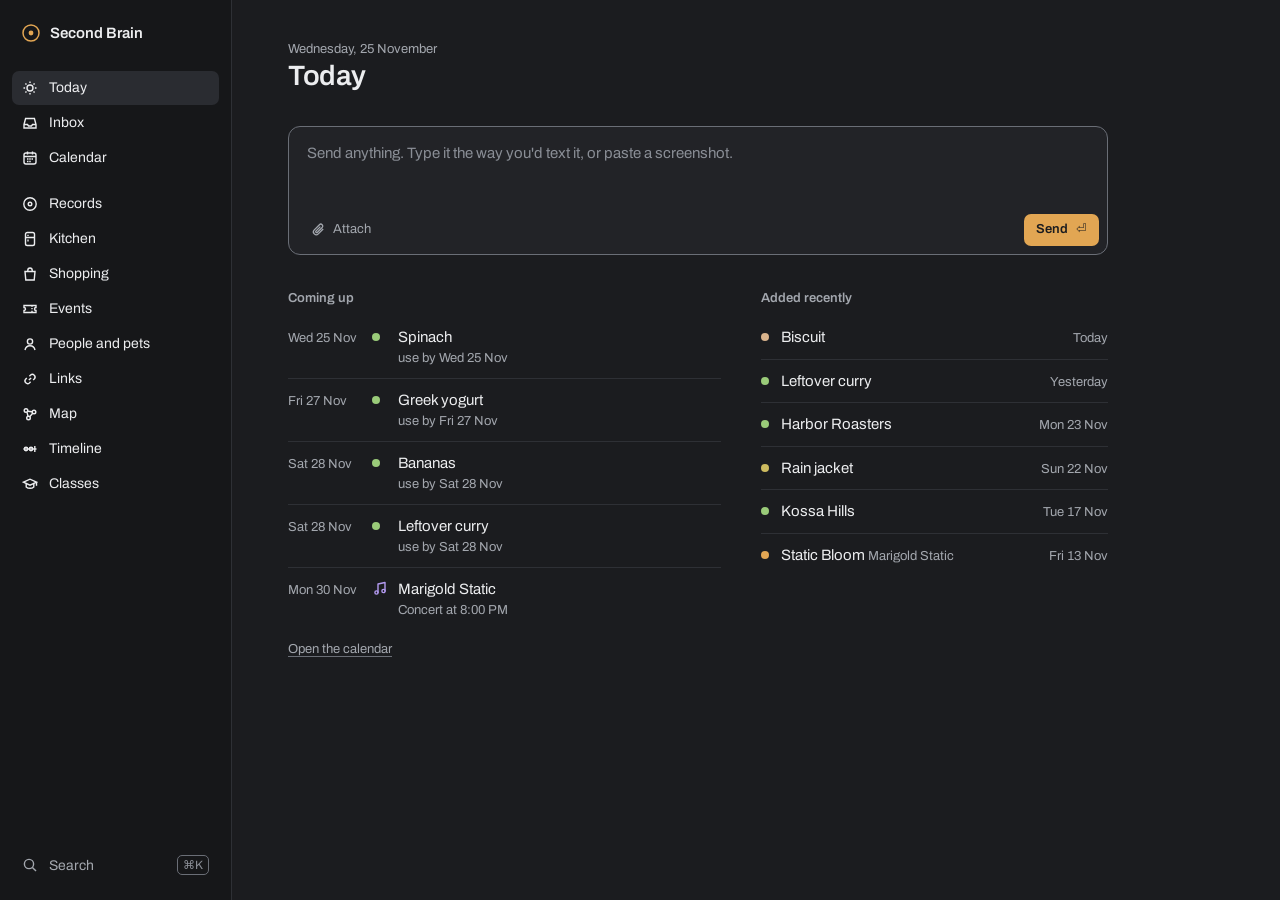
==== app/index.html @ 6efce42d "Second Brain demo" ====
<!doctype html>
<html lang="en">
  <head>
    <script>(function(){var D=Date,p="2026-11-25".split('-'),n=new D(),off=new D(+p[0],+p[1]-1,+p[2]).getTime()-new D(n.getFullYear(),n.getMonth(),n.getDate()).getTime();class F extends D{constructor(...a){if(a.length)super(...a);else super(D.now()+off)}static now(){return D.now()+off}}window.Date=F})();</script>
    <meta charset="UTF-8" />
    <meta name="viewport" content="width=device-width, initial-scale=1.0" />
    <title>Second Brain</title>
    <script type="module" crossorigin src="./assets/index-CHL68HMR.js"></script>
    <link rel="modulepreload" crossorigin href="./assets/tabTitle-BcQzjl2r.js">
    <link rel="stylesheet" crossorigin href="./assets/index-KR2u6XkV.css">
  </head>
  <body>
    <div id="root"></div>
  </body>
</html>
---- app/assets/index-KR2u6XkV.css ----
body{margin:0}@font-face{font-family:Archivo;src:url(../fonts/Archivo-Variable.ttf)format("truetype");font-weight:100 900;font-stretch:62% 125%;font-style:normal;font-display:swap}:root{--sb-window:#1b1c1f;--sb-side:#161719;--sb-raised:#222327;--sb-hover:#2a2c31;--sb-line:#2e3035;--sb-control:#6a6e76;--sb-control-2:#7c818a;--sb-line-2:#3a3d43;--sb-pop:#26282d;--sb-text:#ecedef;--sb-text-2:#a3a7ae;--sb-text-3:#8a8e96;--sb-amber:#e2a653;--sb-amber-ink:#1b1c1f;--sb-amber-hover:#ebb46a;--sb-danger:#ef8a7e;--sb-danger-tint:#282325;--sb-danger-line:#ef8a7e59;--sb-kind-record:#e2a653;--sb-kind-store:#6cc0ae;--sb-kind-book:#93aee6;--sb-kind-person:#e59bbf;--sb-kind-pet:#d9b38c;--sb-kind-event:#b39af0;--sb-kind-food:#9acb79;--sb-kind-note:#8e939b;--sb-kind-link:#ee8f7a;--sb-kind-milestone:#f1e4c6;--sb-kind-shopping:#cdbb5f;--sb-kind-holiday:#e86f86;--sb-liked:#9acb79;--sb-not-for-me:#c9877a;--sb-kind-classes:#69c2d8;--sb-fresh-ok:#9acb79;--sb-fresh-soon:#e8cf5e;--sb-fresh-past:#ec7a6e;--sb-fresh-none:#a3a7ae;--sb-paper:#efebe1;--sb-paper-ink:#2a2723;--sb-paper-ink-2:#6b655b;--sb-font-ui:"Archivo", system-ui, -apple-system, "Helvetica Neue", sans-serif;--sb-font-voice:var(--sb-font-ui);--sb-fs-page:28px;--sb-fs-head:13px;--sb-fs-row:15px;--sb-fs-body:14px;--sb-fs-small:13px;--sb-fs-hint:12px;--sb-fs-voice:17px;--sb-fs-voice-log:15px;--sb-s1:4px;--sb-s2:8px;--sb-s3:12px;--sb-s4:16px;--sb-s5:24px;--sb-s6:32px;--sb-s7:48px;--sb-s8:72px;--sb-radius:7px;--sb-radius-panel:10px;--sb-sidebar:232px;--sb-control-h:32px;--sb-bar-h:64px;--lightningcss-light: ;--lightningcss-dark:initial;color-scheme:dark}*,:before,:after{box-sizing:border-box}button,input,textarea,select{font:inherit}body{background:var(--sb-window)}.sb-page{background:var(--sb-window);min-height:100vh;color:var(--sb-text);font-family:var(--sb-font-ui);font-size:var(--sb-fs-body);-webkit-font-smoothing:antialiased;line-height:1.5}.sb-label{font-size:var(--sb-fs-head);color:var(--sb-text-2);font-weight:600}.sb-date{font-size:var(--sb-fs-head);color:var(--sb-text-2)}.sb-voice{font-family:var(--sb-font-voice);font-style:normal;font-size:var(--sb-fs-voice-log);color:var(--sb-text);line-height:1.5}.sb-display{font-size:var(--sb-fs-page);letter-spacing:-.015em;text-wrap:balance;margin:0;font-weight:600;line-height:1.15}.sb-title{font-size:var(--sb-fs-row);font-weight:600;line-height:1.3}.sb-soft{color:var(--sb-text-2)}.sb-hint{font-size:var(--sb-fs-hint);color:var(--sb-text-3)}.sb-dot{background:var(--sb-kind-note);border-radius:50%;flex:none;width:8px;height:8px;display:inline-block}.sb-dot-dark{box-shadow:0 0 0 1px var(--sb-control)}:root{--sb-star:url("data:image/svg+xml,%3Csvg xmlns='http://www.w3.org/2000/svg' viewBox='0 0 24 24'%3E%3Cpath d='M12 1.6l3.1 6.6 7.2.8-5.4 4.9 1.5 7.1L12 17.4 5.6 21l1.5-7.1L1.7 9l7.2-.8z'/%3E%3C/svg%3E");--sb-star-ring:url("data:image/svg+xml,%3Csvg xmlns='http://www.w3.org/2000/svg' viewBox='0 0 24 24'%3E%3Cpath d='M12 3.4l2.6 5.6 6.1.7-4.6 4.2 1.3 6L12 16.8l-5.4 3.1 1.3-6-4.6-4.2 6.1-.7z' fill='none' stroke='black' stroke-width='2.6' stroke-linejoin='round'/%3E%3C/svg%3E")}[data-star]{-webkit-mask:var(--sb-star) center / contain no-repeat;-webkit-mask:var(--sb-star) center / contain no-repeat;mask:var(--sb-star) center / contain no-repeat;border-radius:0;scale:1.4}.sb-shell{background:linear-gradient(to right, var(--sb-side) calc(var(--sb-sidebar) - 1px), var(--sb-line) calc(var(--sb-sidebar) - 1px) var(--sb-sidebar), transparent var(--sb-sidebar));align-items:stretch;min-height:100vh;display:flex}.sb-side{flex:0 0 var(--sb-sidebar);background:var(--sb-side);border-right:1px solid var(--sb-line);flex-direction:column;gap:22px;height:100vh;padding:18px 12px;display:flex;position:sticky;top:0;overflow-y:auto}.sb-side-brand{border-radius:var(--sb-radius);color:var(--sb-text);align-items:center;gap:10px;padding:4px 10px;font-size:15px;font-weight:600;text-decoration:none;display:flex}.sb-side-brand:hover{background:var(--sb-hover)}.sb-side-nav{flex-direction:column;gap:1px;display:flex}.sb-side-gap{flex:none;height:10px}.sb-side-item{border-radius:var(--sb-radius);height:34px;color:var(--sb-text-2);cursor:pointer;text-align:left;background:0 0;border:0;align-items:center;gap:11px;padding:0 10px;font-size:14px;text-decoration:none;display:flex}.sb-side-item svg{flex:none}.sb-side-item:hover,.sb-side-item[aria-current=page]{background:var(--sb-hover);color:var(--sb-text)}.sb-side-search{width:100%;margin-top:auto}.sb-kbd{font-size:var(--sb-fs-hint);color:var(--sb-text-3);border:1px solid var(--sb-control);border-radius:5px;margin-left:auto;padding:0 5px;line-height:18px}.sb-side-item:hover .sb-kbd{color:var(--sb-text-2)}.sb-main{gap:var(--sb-s6);flex-direction:column;flex:auto;min-width:0;padding:40px 56px 64px;display:flex}.sb-bar,.sb-sheet,.sb-sheet-veil{display:none}@media (width<=767px){.sb-shell{background:0 0;flex-direction:column}.sb-side{display:none}.sb-main{padding:22px 16px calc(var(--sb-bar-h) + 32px + env(safe-area-inset-bottom));gap:var(--sb-s5)}:root{--sb-control-h:44px}.sb-bar{z-index:30;height:calc(var(--sb-bar-h) + env(safe-area-inset-bottom));padding-bottom:env(safe-area-inset-bottom);background:var(--sb-side);border-top:1px solid var(--sb-line);grid-template-columns:repeat(5,1fr);display:grid;position:fixed;bottom:0;left:0;right:0}.sb-page .sb-bar-item{color:var(--sb-text-2);font:inherit;cursor:pointer;background:0 0;border:0;flex-direction:column;justify-content:center;align-items:center;gap:3px;font-size:11.5px;text-decoration:none;display:flex}.sb-page .sb-bar-item:hover{color:var(--sb-text);background:var(--sb-hover)}.sb-page .sb-bar-item[aria-current=page],.sb-page .sb-bar-item[aria-current=true]{color:var(--sb-amber)}.sb-page .sb-bar-item:focus-visible{outline-offset:-4px}.sb-sheet-veil{z-index:28;background:#0c0c0e80;display:block;position:fixed;inset:0}.sb-sheet{z-index:29;left:8px;right:8px;bottom:calc(var(--sb-bar-h) + env(safe-area-inset-bottom));background:var(--sb-raised);border:1px solid var(--sb-line);border-bottom:0;border-radius:14px 14px 0 0;flex-direction:column;padding:10px 8px 12px;display:flex;position:fixed;box-shadow:0 -12px 32px #0006}.sb-sheet-handle{background:var(--sb-control);border-radius:2px;align-self:center;width:38px;height:4px;margin-bottom:8px}.sb-page a.sb-sheet-item{border-radius:var(--sb-radius);min-height:48px;color:var(--sb-text);grid-template-columns:22px minmax(0,1fr) auto;align-items:center;gap:14px;padding:0 12px;font-size:16px;text-decoration:none;display:grid}.sb-page a.sb-sheet-item:hover,.sb-page a.sb-sheet-item[aria-current=page]{background:var(--sb-hover)}.sb-sheet-item svg{color:var(--sb-text-2)}.sb-sheet-line{font-size:var(--sb-fs-small);color:var(--sb-text-2);white-space:nowrap}}.sb-card{background:var(--sb-raised);border:1px solid var(--sb-line);border-radius:var(--sb-radius-panel);padding:var(--sb-s3) var(--sb-s4) var(--sb-s4);gap:var(--sb-s2);flex-direction:column;display:flex}.sb-card-head{justify-content:space-between;align-items:center;gap:var(--sb-s3);min-height:28px;display:flex}.sb-card-head h2,.sb-card-head h3{font:inherit;font-size:var(--sb-fs-head);color:var(--sb-text-2);margin:0;font-weight:600}.sb-btn{justify-content:center;align-items:center;gap:var(--sb-s2);min-height:var(--sb-control-h);border-radius:var(--sb-radius);background:var(--sb-amber);color:var(--sb-amber-ink);font-size:var(--sb-fs-small);cursor:pointer;border:0;padding:0 12px;font-weight:600;text-decoration:none;display:inline-flex}.sb-btn:hover{background:var(--sb-amber-hover)}.sb-btn-quiet{color:var(--sb-text);border:1px solid var(--sb-control);background:0 0;font-weight:500}.sb-btn-quiet:hover{background:var(--sb-hover)}.sb-btn:disabled{opacity:.5;cursor:default}.sb-input{min-height:var(--sb-control-h);padding:0 var(--sb-s3);border:1px solid var(--sb-control);border-radius:var(--sb-radius);background:var(--sb-raised);color:var(--sb-text);font:inherit}.sb-input::placeholder{color:var(--sb-text-3)}.sb-input-voice{font-family:var(--sb-font-voice);font-style:normal;font-size:var(--sb-fs-voice);color:var(--sb-text);padding:6px var(--sb-s3)}.sb-chip{border:1px solid var(--sb-control);border-radius:var(--sb-radius);min-height:28px;color:var(--sb-text-2);font-size:var(--sb-fs-small);cursor:pointer;background:0 0;align-items:center;padding:0 10px;display:inline-flex}.sb-chip:hover{color:var(--sb-text);background:var(--sb-hover)}.sb-chip[aria-pressed=true]{background:var(--sb-hover);border-color:var(--sb-hover);color:var(--sb-text)}.sb-check{width:18px;height:18px;accent-color:var(--sb-amber);margin:0}.sb-page a{color:var(--sb-text);-webkit-text-decoration-color:var(--sb-control);text-decoration-color:var(--sb-control);text-underline-offset:3px}.sb-page a:hover{-webkit-text-decoration-color:var(--sb-amber);text-decoration-color:var(--sb-amber)}.sb-page :focus-visible{outline:2px solid var(--sb-amber);outline-offset:2px}.sb-sr{clip-path:inset(50%);white-space:nowrap;width:1px;height:1px;position:absolute;overflow:hidden}.sb-search-veil{z-index:20;background:#0c0c0e73;position:fixed;inset:0}.sb-search{z-index:21;background:var(--sb-raised);border:1px solid var(--sb-line);border-radius:var(--sb-radius-panel);width:min(640px,100% - 32px);color:var(--sb-text);position:fixed;top:96px;left:50%;overflow:hidden;translate:-50%;box-shadow:0 24px 60px #00000073}.sb-search-q{border-bottom:1px solid var(--sb-line);height:54px;color:var(--sb-text-2);align-items:center;gap:10px;padding:0 16px;display:flex}.sb-search-q input{min-width:0;height:100%;color:var(--sb-text);font-size:var(--sb-fs-voice);background:0 0;border:0;outline:none;flex:auto}.sb-search-q input::placeholder{color:var(--sb-text-3)}.sb-search-q input:focus-visible{outline:none}.sb-search-res{max-height:min(430px,100vh - 240px);padding:6px;overflow:auto}.sb-page a.sb-hit{border-radius:var(--sb-radius);color:inherit;grid-template-columns:14px 1fr auto;align-items:baseline;gap:2px 10px;padding:9px 10px;text-decoration:none;display:grid}.sb-hit[aria-selected=true]{background:var(--sb-hover)}.sb-hit-title{font-size:var(--sb-fs-row);overflow-wrap:anywhere;font-weight:600}.sb-hit-kind{font-size:var(--sb-fs-hint);color:var(--sb-text-3);white-space:nowrap}.sb-hit[aria-selected=true] .sb-hit-kind{color:var(--sb-text-2)}.sb-hit-snip{font-size:var(--sb-fs-small);color:var(--sb-text-2);overflow-wrap:anywhere;-webkit-line-clamp:2;-webkit-box-orient:vertical;grid-column:2/4;display:-webkit-box;overflow:hidden}.sb-hit mark{color:var(--sb-text);background:#e2a65338;border-radius:3px;padding:0 2px}.sb-search-none{color:var(--sb-text-2);flex-direction:column;gap:6px;margin:0;padding:22px 18px;display:flex}.sb-search-none b{color:var(--sb-text);font-weight:600}.sb-search-gh{font-size:var(--sb-fs-small);color:var(--sb-text-2);margin:8px 10px 2px;padding-bottom:4px;font-weight:600}.sb-search-group+.sb-search-group .sb-search-gh{margin-top:10px}.sb-page .sb-search-esc{border:1px solid var(--sb-line-2);color:var(--sb-text-3);cursor:pointer;background:0 0}.sb-page .sb-search-esc:hover{color:var(--sb-text);background:var(--sb-hover)}.sb-search-foot{border-top:1px solid var(--sb-line);font-size:var(--sb-fs-hint);color:var(--sb-text-3);flex-wrap:wrap;gap:6px 16px;padding:9px 16px;display:flex}.sb-search-foot span{align-items:center;gap:4px;display:inline-flex}.sb-search-foot kbd{border:1px solid var(--sb-line-2);min-width:18px;height:18px;font:inherit;color:var(--sb-text-2);border-radius:4px;justify-content:center;align-items:center;padding:0 4px;font-size:11px;display:inline-flex}@media (width<=767px){.sb-search{width:100%;top:0;left:0;bottom:calc(var(--sb-bar-h) + env(safe-area-inset-bottom));box-shadow:none;border:0;border-radius:0;flex-direction:column;display:flex;translate:none}.sb-search-res{flex:auto;max-height:none}.sb-search-veil{bottom:calc(var(--sb-bar-h) + env(safe-area-inset-bottom))}.sb-search-foot{display:none}}.ev-head{gap:var(--sb-s2);overflow-wrap:anywhere;flex-direction:column;display:flex}.ev-when{color:var(--sb-text-2);margin:0;font-size:18px}.ev-form{gap:var(--sb-s4);padding-top:var(--sb-s4);grid-template-columns:repeat(auto-fill,minmax(220px,1fr));display:grid}.ev-wide{grid-column:1/-1}.ev-chips{gap:var(--sb-s2);flex-wrap:wrap;display:flex}.ev-note{font-size:var(--sb-fs-small);margin:0}.ev-ticket{background:var(--sb-raised);border:1px solid var(--sb-line);border-radius:var(--sb-radius-panel);display:flex}.ev-ticket-main{align-content:start;gap:var(--sb-s4);min-width:0;padding:var(--sb-s5);flex:auto;grid-template-columns:repeat(auto-fill,minmax(180px,1fr));display:grid}.ev-ticket-stub{gap:var(--sb-s4);padding:var(--sb-s5);border-left:2px dashed var(--sb-control);font-variant-numeric:tabular-nums;flex-direction:column;flex:0 0 240px;display:flex}.ev-ticket-row{overflow-wrap:anywhere;flex-direction:column;gap:2px;display:flex}.ev-ticket-value{font-size:18px}.ev-ticket-empty{padding:var(--sb-s5);margin:0}.ev-notes{gap:var(--sb-s1);flex-direction:column;display:flex}.ev-notes h2,.ev-notes p{margin:0}@media (width<=767px){.ev-ticket{flex-direction:column}.ev-ticket-stub{border-left:0;border-top:2px dashed var(--sb-control);flex-basis:auto}}.w-page{gap:var(--sb-s6);flex-direction:column;width:100%;max-width:1100px;display:flex}.w-h2{margin:0 0 10px;display:block}.w-none{margin:0}.w-next{border:1px solid var(--sb-line);background:var(--sb-raised);border-radius:18px;grid-template-columns:170px minmax(0,1fr);display:grid;overflow:hidden}.w-count{background:linear-gradient(160deg, color-mix(in srgb, var(--sb-kind-event) 28%, transparent), color-mix(in srgb, var(--sb-kind-event) 8%, transparent));border-right:1px solid var(--sb-line);flex-direction:column;justify-content:center;align-items:center;gap:2px;padding:22px 10px;display:flex}.w-count b{letter-spacing:-.04em;white-space:nowrap;font-size:64px;font-weight:600;line-height:.95}.w-count b[data-day]{font-size:48px}.w-count span{font-size:var(--sb-fs-small);color:var(--sb-text-2)}.w-body{flex-direction:column;gap:6px;min-width:0;padding:22px 26px;display:flex}.w-kind{font-size:var(--sb-fs-small);color:var(--sb-text-2);align-items:center;gap:8px;display:inline-flex}.w-ico{background:color-mix(in srgb, var(--sb-kind-event) 16%, transparent);color:#c9b8f5;border-radius:9px;flex:none;justify-content:center;align-items:center;width:30px;height:30px;display:inline-flex}.w-ico-big{border-radius:12px;width:44px;height:44px}.w-title{letter-spacing:-.015em;overflow-wrap:anywhere;margin:4px 0 0;font-size:28px;font-weight:600;line-height:1.2}.sb-page .w-title a{text-decoration:none}@media (width<=767px){.sb-page .w-title a{align-items:center;min-height:44px;display:inline-flex}}.sb-page .w-title a:hover{text-decoration:underline;-webkit-text-decoration-color:var(--sb-amber);text-decoration-color:var(--sb-amber)}.w-when{font-size:var(--sb-fs-voice)}.w-chips{flex-wrap:wrap;gap:8px;margin-top:10px;display:flex}.w-chip{background:var(--sb-window);border:1px solid var(--sb-control);min-height:30px;font-size:var(--sb-fs-small);color:var(--sb-text-2);border-radius:15px;align-items:center;gap:6px;padding:0 11px;display:inline-flex}.sb-page a.w-chip{color:var(--sb-text-2);text-decoration:none}.sb-page a.w-chip:hover{color:var(--sb-text)}.w-stack{flex-direction:column;display:flex}.w-pass{border:1px solid var(--sb-line);background:var(--sb-raised);border-radius:16px;transition:transform .16s;position:relative;overflow:hidden;box-shadow:0 -10px 24px #00000059}.w-pass+.w-pass{margin-top:-18px}.w-pass:hover{transform:translateY(-4px)}.w-pass[data-open=true]{z-index:2}.w-band{background:var(--sb-kind-event);width:5px;position:absolute;top:0;bottom:0;left:0}.w-top{width:100%;color:inherit;font:inherit;text-align:left;cursor:pointer;background:0 0;border:0;grid-template-columns:44px minmax(0,1fr) auto;align-items:center;gap:14px;padding:16px 20px 26px;display:grid}.sb-page .w-top:focus-visible{outline-offset:-3px;border-radius:16px}.w-top{transition:background .12s}.w-top:hover{background:#ffffff0a}.w-name{overflow-wrap:anywhere;flex-direction:column;min-width:0;display:flex}.w-pass-title{font-size:var(--sb-fs-voice);font-weight:600;line-height:1.3}.w-detail{font-size:var(--sb-fs-small);color:var(--sb-text-2)}.w-rel{font-size:var(--sb-fs-small);color:var(--sb-text-2);text-align:right;line-height:1.3}.w-rel b{color:var(--sb-text);letter-spacing:-.01em;font-size:20px;font-weight:600;display:block}.w-open{border-top:1px dashed var(--sb-control);grid-template-columns:minmax(0,1fr) 230px;display:grid}.w-open-one{grid-template-columns:minmax(0,1fr)}.w-open>div{flex-direction:column;gap:8px;min-width:0;padding:16px 20px 20px;display:flex}.w-open>.w-stub{border-left:2px dashed var(--sb-control);background:#24252a}.w-open>.w-foot{border-top:1px solid var(--sb-line);font-size:var(--sb-fs-small);grid-column:1/-1;padding:10px 20px 26px}.w-kv{overflow-wrap:anywhere}.w-kv span{font-size:var(--sb-fs-hint);color:var(--sb-text-3);display:block}.w-kv b{font-size:15px;font-weight:500}.w-bars{opacity:.55;background:repeating-linear-gradient(90deg,#c9ccd1 0 2px,#0000 2px 4px,#c9ccd1 4px 7px,#0000 7px 9px,#c9ccd1 9px 10px,#0000 10px 13px);border-radius:3px;height:34px;margin-top:6px}.w-been{flex-direction:column;gap:6px;display:flex}.w-been-btn{min-height:28px;color:var(--sb-text-2);font:inherit;font-size:var(--sb-fs-head);cursor:pointer;background:0 0;border:0;align-self:flex-start;align-items:center;gap:6px;padding:0 6px 0 0;font-weight:600;display:inline-flex}.w-been-btn:hover{color:var(--sb-text)}.w-chev{transition:transform .16s;display:inline-flex}.w-been-btn[aria-expanded=true] .w-chev{transform:rotate(90deg)}.w-been-list{margin:0;padding:0;list-style:none}.w-been-list li+li{border-top:1px solid var(--sb-line)}.sb-page a.w-been-row{grid-template-columns:16px minmax(0,1fr) auto;align-items:baseline;gap:10px;padding:11px 0;text-decoration:none;display:grid}.w-been-what{overflow-wrap:anywhere}.w-been-when{font-size:var(--sb-fs-small);color:var(--sb-text-2);white-space:nowrap}@media (width<=760px){.w-next{grid-template-columns:minmax(0,1fr)}.w-count{border-right:0;border-bottom:1px solid var(--sb-line);flex-direction:row;gap:10px}.w-count b,.w-count b[data-day]{font-size:44px}.w-open{grid-template-columns:minmax(0,1fr)}.w-open>.w-stub{border-left:0;border-top:2px dashed var(--sb-control)}.w-top{gap:12px;padding:14px 16px 24px}}@media (prefers-reduced-motion:reduce){.w-pass,.w-chev{transition:none}.w-pass:hover{transform:none}}.w-been-glyph{color:var(--sb-kind-event);align-self:center;display:inline-flex}.nt-page{flex-direction:column;gap:18px;max-width:1100px;display:flex}.sb-page .nt-back{align-items:center;gap:var(--sb-s2);color:var(--sb-text-2);font:inherit;font-size:var(--sb-fs-small);cursor:pointer;background:0 0;border:0;align-self:flex-start;padding:0;text-decoration:none;display:inline-flex}.sb-page .nt-back:hover{color:var(--sb-text)}.nt-back-chev{display:inline-flex;transform:scaleX(-1)}.nt-head{flex-direction:column;gap:6px;display:flex}.nt-head .sb-display{margin:0}.nt-line{color:var(--sb-text-2);margin:0;font-size:15px}.nt-grid{grid-template-columns:minmax(0,1fr) 320px;align-items:start;gap:28px;display:grid}.nt-main,.nt-side{flex-direction:column;gap:18px;min-width:0;display:flex}.nt-h2{color:var(--sb-text-2);margin:0 0 8px;font-size:13px;font-weight:600}.nt-side-sec{flex-direction:column;display:flex}.nt-side-sec .sb-soft{margin:0}.nt-details{gap:0;padding:18px 18px 20px}.nt-details-h{margin:0 0 10px;font-size:15px;font-weight:600}.nt-card{background:var(--sb-raised);border:1px solid var(--sb-line);border-radius:var(--sb-radius-panel);padding:var(--sb-s3) var(--sb-s4)}.nt-how{align-items:center;gap:12px;display:flex}.nt-how b{overflow-wrap:anywhere;font-size:14px;font-weight:600;display:block}.nt-how span:not(.nt-how-q){color:var(--sb-text-2);font-size:12.5px;display:block}.sb-page .nt-how a{color:inherit;min-width:0;text-decoration:none}.nt-how-q{border-radius:var(--sb-radius);background:var(--sb-hover);width:28px;height:28px;color:var(--sb-text-2);flex:none;justify-content:center;align-items:center;font-size:18px;display:inline-flex}.nt-chips{flex-wrap:wrap;gap:6px;display:flex}.sb-page .nt-chip{background:var(--sb-hover);height:30px;color:var(--sb-text);border-radius:15px;align-items:center;gap:7px;padding:0 12px;font-size:14px;text-decoration:none;display:inline-flex}.nt-shown{padding:var(--sb-s3) var(--sb-s4)}.nt-sent-words{color:var(--sb-text);overflow-wrap:anywhere;margin:0;font-size:24px;line-height:1.35}.nt-became{margin:0;padding:0;list-style:none}.sb-page a.nt-became-row{color:var(--sb-text);grid-template-columns:28px minmax(0,1fr) auto;align-items:center;gap:10px;padding:8px 0;text-decoration:none;display:grid}.nt-became-dot{border-radius:var(--sb-radius);justify-content:center;align-items:center;width:28px;height:28px;display:inline-flex}.nt-became-t span{color:var(--sb-text-2);font-size:13.5px}.nt-became-d{font-size:var(--sb-fs-small);color:var(--sb-text-2)}.nt-filed{margin:8px 0 0}.ev-eyebrow{font-size:var(--sb-fs-small);color:var(--sb-kind-event);align-items:center;gap:8px;display:inline-flex}.ev-pic{border:1px solid color-mix(in srgb, var(--sb-kind-event) 55%, transparent);background:color-mix(in srgb, var(--sb-kind-event) 13%, var(--sb-raised));border-radius:12px;grid-template-columns:112px minmax(0,1fr);display:grid;overflow:hidden}.ev-pic-stub{border-right:2px dashed color-mix(in srgb, var(--sb-kind-event) 60%, transparent);text-align:center;color:var(--sb-text-2);flex-direction:column;justify-content:center;align-items:center;gap:4px;padding:14px 8px;font-size:13.5px;display:flex}.ev-pic-stub b{color:var(--sb-text);font-size:15px;font-weight:600}.ev-pic-soon{color:var(--sb-text);margin-top:8px}.ev-pic-rows{grid-template-columns:repeat(2,minmax(0,1fr));gap:12px 24px;margin:0;padding:16px 18px;display:grid}.ev-pic-rows div{min-width:0}.ev-pic-rows dt{color:var(--sb-text-2);font-size:12.5px}.ev-pic-rows dd{color:var(--sb-text);overflow-wrap:anywhere;margin:2px 0 0;font-size:13.5px}.lm-none{flex-direction:column;display:flex}.lm-none-h2{color:var(--sb-text-2);margin:0 0 8px;font-size:13px;font-weight:600}.lm-none-box{padding:var(--sb-s4);border:1px dashed var(--sb-line-2);border-radius:var(--sb-radius-panel);flex-direction:column;gap:8px;display:flex}.lm-none-box h3{margin:0;font-size:15px;font-weight:600}.lm-none-box p{color:var(--sb-text-2);margin:0;font-size:14px}.lm-none-art{height:110px;display:block;position:relative}.lm-none-art i{background:var(--sb-amber);border-radius:50%;width:14px;height:14px;margin:-7px 0 0 -7px;position:absolute;top:50%;left:50%;box-shadow:0 0 40px 22px #e2a6531f}.lm-none-art s,.lm-none-art u{border:1px dashed var(--sb-text-3);border-radius:50%;width:8px;height:8px;position:absolute}.lm-none-art s{top:30%;left:26%}.lm-none-art u{top:62%;right:26%}.lm-none-act{border-radius:var(--sb-radius);border:1px solid var(--sb-control-2);height:32px;color:var(--sb-text);font-size:var(--sb-fs-small);cursor:pointer;background:0 0;align-self:flex-start;padding:0 12px}.lm-none-act:hover{background:var(--sb-hover)}@media (width<=900px){.nt-grid{grid-template-columns:1fr}}@media (width<=600px){.ev-pic{grid-template-columns:84px minmax(0,1fr)}.ev-pic-rows{grid-template-columns:1fr;padding:14px}.nt-sent-words{font-size:20px}}@media (width<=767px){.sb-page .nt-back{min-height:44px}}.t-page{gap:var(--sb-s5);flex-direction:column;width:100%;max-width:1100px;display:flex}.t-top{flex-wrap:wrap;justify-content:space-between;align-items:center;gap:12px;display:flex}.t-keys{flex-wrap:wrap;gap:4px;display:flex}.t-key{border-radius:var(--sb-radius);height:28px;color:var(--sb-text-2);font:inherit;font-size:var(--sb-fs-small);cursor:pointer;background:0 0;border:0;align-items:center;gap:7px;padding:0 10px;display:inline-flex}.t-key:hover{background:var(--sb-hover);color:var(--sb-text)}.t-key i{border-radius:50%;width:8px;height:8px}.t-key[aria-pressed=false]{color:var(--sb-text-3)}.t-key[aria-pressed=false]:hover{color:var(--sb-text-2)}.t-key[aria-pressed=false] i{box-shadow:inset 0 0 0 1.5px var(--sb-text-3);background:0 0!important}.t-addbtn{border-radius:var(--sb-radius);border:1px solid var(--sb-control);height:32px;color:var(--sb-text);font:inherit;font-size:var(--sb-fs-small);cursor:pointer;background:0 0;align-items:center;gap:7px;padding:0 12px;display:inline-flex}.t-addbtn:hover{background:var(--sb-hover)}.t-wrap{grid-template-columns:minmax(0,500px) minmax(0,1fr);align-items:start;gap:28px;display:grid}.t-discwrap{flex-direction:column;gap:10px;display:flex}.t-sidebar{font-size:var(--sb-fs-small);color:var(--sb-text-2);justify-content:space-between;align-items:center;gap:10px;display:flex}.t-flip{border:1px solid var(--sb-control);height:30px;color:var(--sb-text);font:inherit;font-size:var(--sb-fs-small);cursor:pointer;background:0 0;border-radius:15px;align-items:center;padding:0 11px;display:inline-flex}.t-flip:hover{background:var(--sb-hover)}.t-discbox{position:relative}.t-disc{aspect-ratio:1;position:relative}.t-svg{width:100%;height:100%;display:block}.t-svg:focus{outline:none}.t-letter{fill:var(--sb-text-3);font-family:var(--sb-font-ui)}.t-yl{color:var(--sb-text-3);font-variant-numeric:tabular-nums;pointer-events:none;font-size:11px;line-height:1;position:absolute;transform:translate(-100%,-50%)}.t-ring{fill:none;stroke:#fff;stroke-opacity:.11;stroke-width:1px;pointer-events:none}.t-ring[data-on=true]{stroke:var(--sb-text);stroke-opacity:.85;stroke-width:2px}.t-hit{fill:none;stroke:#0000;stroke-width:20px;cursor:pointer;pointer-events:stroke}.t-hit:hover{stroke:#ffffff0d}.t-mark{cursor:pointer;outline:none}.t-mark:hover .t-halo{fill:#ffffff1a}.t-tick{stroke-width:2px;stroke-opacity:.85;pointer-events:none}.t-tip{z-index:2;border-radius:var(--sb-radius);background:var(--sb-pop);border:1px solid var(--sb-line-2);pointer-events:none;flex-direction:column;gap:1px;width:max-content;max-width:240px;padding:7px 10px;display:flex;position:absolute;transform:translate(-50%,calc(-100% - 14px));box-shadow:0 8px 20px #0006}.t-tip b{font-size:var(--sb-fs-small);font-weight:600}.t-tip span{font-size:var(--sb-fs-hint);color:var(--sb-text-2)}.t-halo{fill:#0000}.t-mark[data-on=true] .t-halo{fill:none;stroke:var(--sb-text);stroke-width:2px}.t-mark:focus-visible .t-halo{fill:none;stroke:var(--sb-amber);stroke-width:2px}.t-badge{fill:var(--sb-text)}.t-badge-n{fill:var(--sb-window);font-family:var(--sb-font-ui)}.t-label-paper{fill:var(--sb-paper)}.t-label-ring{stroke:var(--sb-paper-ink);stroke-opacity:.15}.t-label{text-align:center;width:22%;color:var(--sb-paper-ink);pointer-events:none;position:absolute;top:50%;left:50%;transform:translate(-50%,-50%)}.t-ly{letter-spacing:-.03em;margin:3px 0 2px;font-size:clamp(18px,5vw,30px);font-weight:700;line-height:1.05;display:block}.t-lt{color:var(--sb-paper-ink-2);font-size:11px;display:block}.t-today{color:var(--sb-window);background:var(--sb-text);pointer-events:none;border-radius:4px;padding:0 5px;font-size:11px;font-weight:600;line-height:17px;position:absolute;transform:translate(-125%,-50%)}.t-bnote{text-align:center;width:64%;font-size:var(--sb-fs-small);color:var(--sb-text-2);margin:0;position:absolute;top:24%;left:50%;transform:translate(-50%)}.t-dot{border:2px dashed var(--sb-amber);pointer-events:none;background:#e2a65326;border-radius:50%;width:18px;height:18px;margin:-9px 0 0 -9px;position:absolute}.t-pop{border:1px solid var(--sb-line);border-radius:var(--sb-radius-panel);background:var(--sb-raised);z-index:3;flex-direction:column;gap:9px;width:300px;padding:12px;display:flex;position:absolute;transform:translate(-50%,18px);box-shadow:0 10px 24px #00000080}.t-pt{font-size:var(--sb-fs-small);color:var(--sb-text-2);font-weight:600}.t-pin{border:1px solid var(--sb-control);border-radius:var(--sb-radius);background:var(--sb-window);height:36px;color:var(--sb-text);font:inherit;width:100%;padding:0 10px;font-size:16px}.t-pin::placeholder{color:var(--sb-text-3)}.t-perr{font-size:var(--sb-fs-small);color:var(--sb-text-2);margin:0}.t-prow{align-items:center;gap:6px;display:flex}.t-more{color:var(--sb-text-2);font:inherit;font-size:var(--sb-fs-small);text-underline-offset:3px;text-decoration:underline;-webkit-text-decoration-color:var(--sb-control);text-decoration-color:var(--sb-control);cursor:pointer;background:0 0;border:0;margin-right:auto;padding:0}.t-pbtn{min-height:32px}.t-side{border:1px solid var(--sb-line);background:var(--sb-raised);border-radius:14px;flex-direction:column;min-width:0;padding:18px 18px 16px;display:flex}.t-years{flex-wrap:wrap;align-items:center;gap:4px;margin-bottom:14px;display:flex}.t-years button{border-radius:var(--sb-radius);border:1px solid var(--sb-control);min-width:50px;height:28px;color:var(--sb-text-2);font:inherit;font-size:var(--sb-fs-small);cursor:pointer;font-variant-numeric:tabular-nums;background:0 0;padding:0 8px}.t-years button:hover{color:var(--sb-text)}.t-years button[aria-pressed=true]{border-color:var(--sb-text);color:var(--sb-text);background:var(--sb-hover)}.t-years button[data-empty=true]{border-style:dashed}.t-earlier{font-size:var(--sb-fs-hint);color:var(--sb-text-3);margin:0 2px 0 8px}.t-yh{letter-spacing:-.03em;margin:0;font-size:30px;font-weight:700}.t-sub{font-size:var(--sb-fs-small);color:var(--sb-text-2);margin-top:2px}.t-none{font-size:var(--sb-fs-body);color:var(--sb-text-2);margin:14px 0}.t-group{flex-direction:column;gap:8px;padding:10px 0;display:flex}.t-mon{font-size:var(--sb-fs-small);color:var(--sb-text-2);margin:8px 0 0;font-weight:600}.t-mon[data-loose=true]{color:var(--sb-text-3);font-weight:500}.t-things{flex-direction:column;align-items:flex-start;gap:12px;min-width:0;display:flex}.t-things a,.t-things button{font:inherit;cursor:pointer;text-align:left;color:var(--sb-text);max-width:100%;text-decoration:none}.t-things [data-on=true]{outline:2px solid var(--sb-amber);outline-offset:3px}.t-addyear{border-radius:var(--sb-radius);border:1px dashed var(--sb-control);height:30px;color:var(--sb-text-2);font:inherit;font-size:var(--sb-fs-small);cursor:pointer;background:0 0;align-self:flex-start;align-items:center;gap:6px;margin-top:12px;padding:0 10px;display:inline-flex}.t-addyear:hover{background:var(--sb-hover);color:var(--sb-text)}.t-ms{background:var(--sb-paper);border:0;border-radius:3px;min-width:230px;padding:18px 18px 13px;position:relative;transform:rotate(-.8deg);box-shadow:0 8px 18px #00000061;color:var(--sb-paper-ink)!important}.t-ms:before{content:"";background:#ecedef61;width:54px;height:16px;margin-left:-27px;position:absolute;top:-8px;left:50%;transform:rotate(2deg)}.t-ms:focus-visible{outline-color:var(--sb-paper-ink)}.t-mst{letter-spacing:-.01em;align-items:center;gap:9px;font-size:17px;font-weight:600;display:flex}.t-mst i{background:#a8874f;flex:none;width:8px;height:8px;transform:rotate(45deg)}.t-msw{color:var(--sb-paper-ink-2);margin-top:4px;padding-left:17px;font-size:12px;display:block}.t-stub{border:1px solid var(--sb-control);background:var(--sb-raised);width:380px;box-shadow:inset 4px 0 0 var(--sb-kind-event);border-radius:10px;grid-template-columns:minmax(0,1fr) 86px;transition:background .12s;display:grid;-webkit-mask:radial-gradient(7px at calc(100% - 86px) 0,#0000 98%,#000) top/100% 51% no-repeat,radial-gradient(7px at calc(100% - 86px) 100%,#0000 98%,#000) bottom/100% 51% no-repeat;mask:radial-gradient(7px at calc(100% - 86px) 0,#0000 98%,#000) top/100% 51% no-repeat,radial-gradient(7px at calc(100% - 86px) 100%,#0000 98%,#000) bottom/100% 51% no-repeat}.t-stub:hover{background:var(--sb-hover)}.t-stubmain{flex-direction:column;gap:2px;min-width:0;padding:12px 14px 12px 18px;display:flex}.t-sk{color:var(--sb-kind-event);align-items:center;gap:5px;font-size:12px;display:inline-flex}.t-st{letter-spacing:-.01em;font-size:17px;font-weight:600}.t-sv{font-size:var(--sb-fs-small);color:var(--sb-text-2)}.t-stubend{border-left:2px dashed var(--sb-control);flex-direction:column;justify-content:center;align-items:center;padding:8px 4px;display:flex}.t-sd{letter-spacing:-.02em;font-size:28px;font-weight:600;line-height:1}.t-sm{color:var(--sb-text-2);margin-top:3px;font-size:12px}.t-sr{color:var(--sb-text-2);margin-top:3px;font-size:11px}.t-rec{align-items:center;gap:14px;padding:0 12px 0 0;display:inline-flex}.t-sleeve{flex:none;width:92px;height:66px;position:relative}.t-sleeve s{background:radial-gradient(circle, var(--vc) 0 10px, #0d0d0f 11px 12px, transparent 13px), conic-gradient(from 30deg, #ffffff1a, transparent 20%, transparent 50%, #ffffff14 60%, transparent 80%), repeating-radial-gradient(circle, #1c1d21 0 1.5px, #2a2b30 1.5px 3px);border-radius:50%;width:60px;height:60px;position:absolute;top:3px;left:34px;box-shadow:0 2px 6px #00000080}.t-sleeve u{background:linear-gradient(150deg,#4a4640,#2d2b28);border-radius:3px;width:66px;height:66px;position:absolute;top:0;left:0;box-shadow:0 3px 8px #00000073}.t-rt{font-size:15px;font-weight:600;display:block}.t-rw{color:var(--sb-text-2);font-size:12px;display:block}.t-say{background:color-mix(in srgb, var(--sb-kind-person) 13%, transparent);border:1px solid color-mix(in srgb, var(--sb-kind-person) 35%, transparent);border-radius:14px 14px 14px 4px;padding:10px 14px;display:block}.t-yt{font-size:15px;font-weight:600;display:block}.t-yw{color:var(--sb-text-2);margin-top:2px;font-size:12px;display:block}.t-pet{border:1px solid color-mix(in srgb, var(--sb-kind-pet) 35%, transparent);background:color-mix(in srgb, var(--sb-kind-pet) 8%, transparent);border-radius:22px;align-items:center;gap:12px;padding:6px 12px 6px 6px;display:inline-flex}.t-pet i{background:color-mix(in srgb, var(--sb-kind-pet) 20%, transparent);width:34px;height:34px;color:var(--sb-kind-pet);border-radius:50%;flex:none;justify-content:center;align-items:center;display:inline-flex}.t-pett{font-size:16px;font-weight:500;display:block}.t-petw{color:var(--sb-text-2);font-size:12px;display:block}.t-link{border:1px solid var(--sb-control);background:var(--sb-raised);box-shadow:inset 3px 0 0 var(--sb-kind-link);border-radius:8px;align-items:center;gap:10px;padding:9px 14px 9px 12px;display:inline-flex}.t-link i{display:inline-flex}.t-lt2{font-size:14px;font-weight:600}.t-card{border:1px solid var(--sb-line);background:var(--sb-raised);border-radius:14px;flex-direction:column;gap:10px;min-width:0;padding:18px 18px 16px;display:flex}.t-card-h{flex-wrap:wrap;justify-content:space-between;align-items:baseline;gap:4px 12px;display:flex}.t-card-h h2{margin:0;font-size:17px;font-weight:600}.t-card-h span{font-size:var(--sb-fs-small);color:var(--sb-text-2)}.t-cfoot{flex-wrap:wrap;align-items:center;gap:4px;margin-top:4px;display:flex}.t-tog{flex-direction:column;gap:12px;display:flex}.t-tog .t-card{border-radius:var(--sb-radius-panel);background:var(--sb-window);padding:14px}@media (width<=1100px){.t-wrap{grid-template-columns:1fr}.t-discwrap{max-width:560px}}@media (width<=760px){.t-top{flex-direction:column;align-items:flex-start}.t-discwrap{max-width:none}.t-pop{width:auto;max-width:340px;margin:10px auto 0;position:static;transform:none}.t-stub{width:100%}.t-ms{min-width:0}}.td-page{flex-direction:column;gap:34px;width:100%;max-width:820px;display:flex}.td-h2{margin:0 0 8px}.td-detail{font-size:var(--sb-fs-small);color:var(--sb-text-2);display:block}p.td-detail{margin:var(--sb-s3) 0}.td-hint{font-size:var(--sb-fs-small);color:var(--sb-text-2);margin:6px 2px 0}.td-error{font-size:var(--sb-fs-small);color:var(--sb-text-2);margin:6px 0 0}.td-box{background:var(--sb-raised);border:1px solid var(--sb-control);border-radius:12px;transition:box-shadow .16s,border-color .16s}.td-box:focus-within{border-color:var(--sb-amber);box-shadow:0 0 0 3px color-mix(in srgb, var(--sb-amber) 14%, transparent)}.td-words{field-sizing:content;resize:none;width:100%;min-height:calc(2lh + 32px);max-height:220px;color:var(--sb-text);font-family:var(--sb-font-voice);font-size:var(--sb-fs-voice);background:0 0;border:0;outline:none;padding:16px 18px;line-height:1.45;display:block}.td-words::placeholder{font-family:var(--sb-font-ui);color:var(--sb-text-3);font-size:15px}.sb-page .td-words:focus-visible{outline:none}.td-bar{align-items:center;gap:8px;padding:6px 8px 8px 12px;display:flex}.td-attach-btn{min-height:var(--sb-control-h);border-radius:var(--sb-radius);color:var(--sb-text-2);font-size:var(--sb-fs-small);cursor:pointer;background:0 0;border:0;align-items:center;gap:7px;padding:0 10px;display:inline-flex}.td-attach-btn:hover{background:var(--sb-hover);color:var(--sb-text)}.td-attach-btn:disabled{opacity:.5;cursor:default}.td-send{margin-left:auto}.td-send kbd{font:inherit;opacity:.8;font-weight:500}.td-attached{flex-direction:column;gap:6px;margin:0;padding:0 12px;list-style:none;display:flex}.td-attach{background:var(--sb-window);border:1px solid var(--sb-line);border-radius:8px;align-items:center;gap:12px;min-width:0;padding:8px;display:flex}.td-thumb{object-fit:cover;background:var(--sb-hover);border-radius:4px;flex:0 0 40px;width:40px;height:40px}.td-attach-name{text-overflow:ellipsis;white-space:nowrap;min-width:0;font-size:var(--sb-fs-small);overflow:hidden}.td-attach .td-act{margin-left:auto}.td-messages{flex-direction:column;gap:14px;display:flex}.td-panel{background:var(--sb-raised);border:1px solid var(--sb-line);border-radius:var(--sb-radius-panel);overflow:hidden}.td-sent{border-bottom:1px solid var(--sb-line);color:var(--sb-text);-webkit-line-clamp:2;white-space:pre-line;-webkit-box-orient:vertical;margin:0;padding:12px 14px 10px;display:-webkit-box;overflow:hidden}.td-think,.td-note{font-size:var(--sb-fs-small);color:var(--sb-text-2);flex-wrap:wrap;align-items:center;gap:8px;margin:0;padding:12px 14px;display:flex}.td-think i{background:var(--sb-amber);border-radius:50%;width:6px;height:6px;animation:1s ease-in-out infinite td-pulse}@keyframes td-pulse{50%{opacity:.25}}.td-all{justify-content:flex-end;padding:10px 14px 0;display:flex}.td-row{border-top:1px solid var(--sb-line);grid-template-columns:34px minmax(0,1fr) auto;align-items:center;gap:4px 10px;padding:12px 14px 12px 12px;display:grid;position:relative}.td-found>.td-row:first-child,.td-all+.td-row{border-top:0}.td-row[data-on=true]{background:var(--sb-hover)}.td-row[data-on=true]:before{content:"";background:var(--sb-amber);border-radius:2px;width:2px;position:absolute;top:10px;bottom:10px;left:0}.td-glyph{border-radius:var(--sb-radius);justify-content:center;align-self:start;align-items:center;width:28px;height:28px;display:flex}.td-glyph .sb-dot{width:9px;height:9px}.td-what{min-width:0}.td-dest{font-size:var(--sb-fs-small);color:var(--sb-text-2);white-space:nowrap;align-self:start;padding-top:2px}.td-problems{font-size:var(--sb-fs-small);color:var(--sb-text-2);margin:4px 0 0;padding:0;list-style:none}.td-acts{align-items:center;gap:var(--sb-s1);margin-top:var(--sb-s2);flex-wrap:wrap;grid-column:2/4;display:flex}.td-act{min-height:28px;padding:0 var(--sb-s3);color:var(--sb-text-2);font-size:var(--sb-fs-small);cursor:pointer;background:0 0;border:0;border-radius:6px;align-items:center;text-decoration:none;display:inline-flex}.sb-page a.td-act{color:var(--sb-text-2);text-decoration:none}.td-act:hover,.sb-page a.td-act:hover{background:var(--sb-line);color:var(--sb-text)}.td-act:disabled{opacity:.5;cursor:default}.td-act.td-err-try{border:1px solid var(--sb-control);color:var(--sb-text);white-space:nowrap}.td-act-main{background:var(--sb-amber);color:var(--sb-amber-ink);font-weight:600}.td-act-main:hover{background:var(--sb-amber-hover);color:var(--sb-amber-ink)}.td-act-main:disabled:hover{background:var(--sb-amber)}.td-act.td-act-wait{border:1px dashed var(--sb-control-2);color:var(--sb-text-2);opacity:1}.td-wait{font-size:var(--sb-fs-small);color:var(--sb-text-2);padding:0 6px}.td-row-error{grid-column:2/4;margin:0}.td-taps{flex-wrap:wrap;grid-column:2/4;gap:6px;margin-top:8px;display:flex}.td-taps .sb-chip{color:var(--sb-text)}.td-taps .sb-chip:hover{background:var(--sb-line)}.td-taps .sb-chip:disabled{opacity:.5;cursor:default}.td-row-think{grid-column:2/4;padding:0}.td-group{border:1px solid var(--sb-control);border-radius:var(--sb-radius-panel);margin:10px;overflow:hidden}.td-group>.td-row:first-child,.td-group>.td-filed:first-child{border-top:0}.td-group-acts{border-top:1px solid var(--sb-line);flex-wrap:wrap;align-items:center;gap:4px;padding:8px 14px 10px 56px;display:flex}.td-group-acts .td-undo{margin-left:auto}.td-more-wrap{display:inline-flex;position:relative}:is(.td-panel:has(.td-menu),.td-group:has(.td-menu)){overflow:visible}.td-menu{z-index:4;background:var(--sb-raised);border:1px solid var(--sb-line);border-radius:var(--sb-radius-panel);min-width:190px;padding:4px;position:absolute;top:calc(100% + 4px);left:0;box-shadow:0 12px 30px #00000059}.td-menu ul{margin:0;padding:0;list-style:none}.td-menu-label{font-size:var(--sb-fs-small);color:var(--sb-text-3);margin:0;padding:6px 10px 4px}.td-menu button{border-radius:var(--sb-radius);width:100%;min-height:30px;color:var(--sb-text);font-size:var(--sb-fs-small);text-align:left;cursor:pointer;background:0 0;border:0;justify-content:space-between;align-items:center;gap:10px;padding:0 10px;display:flex}.td-menu button:hover,.td-menu button:focus-visible{background:var(--sb-hover)}.td-menu button[aria-current]{color:var(--sb-text-2)}.td-menu-skip{margin-bottom:4px}.td-menu .td-menu-skip+.td-menu-label{border-top:1px solid var(--sb-line);padding-top:8px}.td-edit{border-top:1px solid var(--sb-line);grid-column:2/4;min-width:0;margin-top:8px;padding-top:10px}.td-card{grid-column:1/-1;margin-top:10px}.td-field{border:0;border-bottom:1px solid var(--sb-control);min-width:0;min-height:30px;color:var(--sb-text);font-size:var(--sb-fs-body);background:0 0;border-radius:0;outline:none}select.td-field{padding:0 2px}select.td-field option{background:var(--sb-raised);color:var(--sb-text)}.td-lines{field-sizing:content;resize:none;padding:5px 0;line-height:1.4}.td-field:focus,.sb-page .td-field:focus-visible{border-bottom-color:var(--sb-amber);outline:none}.td-filed{border-top:1px solid var(--sb-line);font-size:var(--sb-fs-body);color:var(--sb-text-2);align-items:center;gap:10px;padding:11px 14px;display:flex}.td-found>.td-filed:first-child,.td-all+.td-filed{border-top:0}.td-filed b{color:var(--sb-text);font-weight:600}.td-check{flex:none;display:inline-flex}.td-filed-words{min-width:0}.td-undo{min-height:28px;color:var(--sb-text-2);font-size:var(--sb-fs-small);text-decoration:underline;-webkit-text-decoration-color:var(--sb-control);text-decoration-color:var(--sb-control);text-underline-offset:3px;cursor:pointer;background:0 0;border:0;margin-left:auto}.td-undo:hover{color:var(--sb-text);-webkit-text-decoration-color:var(--sb-amber);text-decoration-color:var(--sb-amber)}.td-two{grid-template-columns:1fr;gap:28px;display:grid}@media (width>=960px){.td-two{grid-template-columns:1.25fr 1fr;gap:40px}}.td-list{margin:0;padding:0;list-style:none}.td-list li+li .td-li{border-top:1px solid var(--sb-line)}.sb-page a.td-li{color:var(--sb-text);grid-template-columns:74px 16px minmax(0,1fr);align-items:baseline;gap:10px;padding:10px 0;text-decoration:none;display:grid}.sb-page a.td-li-r{grid-template-columns:10px minmax(0,1fr) auto}.td-li .sb-dot{transform:translateY(-1px)}.td-li-title{font-size:var(--sb-fs-row);display:block}.td-li-detail{font-size:var(--sb-fs-small);color:var(--sb-text-2)}a.td-li:hover .td-li-title{text-decoration:underline;-webkit-text-decoration-color:var(--sb-amber);text-decoration-color:var(--sb-amber);text-underline-offset:3px}.td-when{font-size:var(--sb-fs-small);color:var(--sb-text-2);font-variant-numeric:tabular-nums;white-space:nowrap}@media (prefers-reduced-motion:reduce){.td-think i{animation:none}.td-box{transition:none}}@media (width<=760px){.td-dest{display:none}.td-group{margin:8px}.td-group-acts{padding-left:14px}}.sb-page a.td-more-link{font-size:var(--sb-fs-small);color:var(--sb-text-2);margin-top:10px;display:inline-block}.sb-page a.td-more-link:hover{color:var(--sb-text)}.td-glyph-s{align-self:start;margin-top:2px;display:inline-flex}@media (width<=767px){.td-act{min-height:44px}}.td-snap{grid-template-columns:280px minmax(0,1fr);padding:0;display:grid}.td-snap-pic{gap:var(--sb-s3);padding:var(--sb-s4);border-right:1px solid var(--sb-line);flex-direction:column;min-width:0;display:flex}.td-snap-pic img{border-radius:6px;width:100%;height:auto;display:block}.td-snap-pic[data-blur] img{filter:saturate(.85)}.td-snap-body{gap:var(--sb-s4);padding:var(--sb-s4);flex-direction:column;min-width:0;display:flex}.td-snap-head{gap:var(--sb-s3);grid-template-columns:28px minmax(0,1fr);align-items:start;display:grid}.td-snap-head .sb-title{overflow-wrap:anywhere}.td-snap p{margin:0}.td-snap-head .td-detail{margin-top:var(--sb-s1)}.td-snap-dl{gap:var(--sb-s2) var(--sb-s4);grid-template-columns:minmax(0,1fr) minmax(0,1fr);margin:0;display:grid}.td-snap-row{gap:var(--sb-s1);flex-direction:column;min-width:0;display:flex}.td-snap-row dt{font-size:var(--sb-fs-hint);color:var(--sb-text-2)}.td-snap-row dd{min-width:0;margin:0}.td-snap-val{text-align:left;overflow-wrap:anywhere;width:100%;height:auto;padding-block:var(--sb-s1);justify-content:flex-start}.td-snap-val[data-empty]{color:var(--sb-text-2);gap:var(--sb-s2)}.td-snap-add{color:var(--sb-text);text-decoration:underline;-webkit-text-decoration-color:var(--sb-amber);text-decoration-color:var(--sb-amber);text-underline-offset:3px}.td-snap .kt-input{box-sizing:border-box;width:100%}@media (width<=767px){.td-snap{grid-template-columns:minmax(0,1fr)}.td-snap-pic{border-right:0;border-bottom:1px solid var(--sb-line)}.td-snap-dl{grid-template-columns:minmax(0,1fr)}}.td-snap[data-inbox]{grid-template-columns:minmax(0,1fr)}.td-snap .td-acts{margin-top:0}.td-snap .td-wait{padding:0 var(--sb-s1)}.qb{gap:var(--sb-s3);flex-direction:column;display:flex}.qb-box{align-items:center;gap:var(--sb-s2);background:var(--sb-raised);border:1px solid var(--sb-control);border-radius:var(--sb-radius-panel);padding:var(--sb-s1) var(--sb-s1) var(--sb-s1) var(--sb-s4);transition:border-color .16s,box-shadow .16s;display:flex}.qb-box:focus-within{border-color:var(--sb-amber);box-shadow:0 0 0 3px color-mix(in srgb, var(--sb-amber) 14%, transparent)}.qb-words{min-width:0;height:34px;color:var(--sb-text);font-family:var(--sb-font-voice);font-size:var(--sb-fs-voice);background:0 0;border:0;outline:none;flex:auto;padding:0}.qb-words::placeholder{font-family:var(--sb-font-ui);color:var(--sb-text-3);font-size:15px}.sb-page .qb-words:focus-visible{outline:none}.qb-clip{border-radius:var(--sb-radius);width:32px;height:32px;color:var(--sb-text-2);cursor:pointer;background:0 0;border:0;justify-content:center;align-items:center;display:inline-flex}.qb-clip:hover{background:var(--sb-hover);color:var(--sb-text)}.qb-add{min-height:32px}.qb-images{font-size:var(--sb-fs-small);color:var(--sb-text-2);flex-wrap:wrap;gap:6px 14px;margin:0;padding:0;list-style:none;display:flex}.qb-images li{align-items:center;gap:6px;display:flex}.qb-own{flex-direction:column;gap:8px;padding:12px 14px;display:flex}.qb-own .td-note{margin:0;padding:0}.qb-own .td-edit{border:0;grid-column:auto;margin:0;padding:0}.qb-hint{font-size:var(--sb-fs-small);color:var(--sb-text-2);margin:6px 2px 0}@media (width<=767px){.qb-box{padding:var(--sb-s2) var(--sb-s2) var(--sb-s2) var(--sb-s4)}.qb-words{height:44px}.qb-add{min-height:44px}}.c-page{gap:var(--sb-s5);flex-direction:column;width:100%;max-width:1100px;display:flex;container:c-page/inline-size}.c-top{flex-direction:column;align-items:flex-start;gap:12px;display:flex}.c-nav{align-items:center;gap:4px;display:flex}.c-nav button{border-radius:var(--sb-radius);border:1px solid var(--sb-control);min-width:32px;height:32px;color:var(--sb-text);font:inherit;font-size:var(--sb-fs-small);cursor:pointer;background:0 0;padding:0 10px}.c-nav button:hover{background:var(--sb-hover)}.c-nav .c-today{margin-left:6px}.c-month{letter-spacing:-.01em;min-width:150px;margin:0 8px;font-size:20px;font-weight:600}.c-keys{flex-wrap:wrap;gap:4px;display:flex}.c-key{border-radius:var(--sb-radius);height:28px;color:var(--sb-text-2);font:inherit;font-size:var(--sb-fs-small);cursor:pointer;background:0 0;border:1px solid #0000;align-items:center;gap:7px;padding:0 10px;display:inline-flex}.c-key:hover{background:var(--sb-hover);color:var(--sb-text)}.c-key i{border-radius:50%;width:8px;height:8px}.c-key[aria-pressed=false]{color:var(--sb-text-3)}.c-key[aria-pressed=false]:hover{color:var(--sb-text-2)}.c-key[aria-pressed=false] i{box-shadow:inset 0 0 0 1.5px var(--sb-text-3);background:0 0!important}.c-key[aria-pressed=false] i[data-star]{box-shadow:none;-webkit-mask-image:var(--sb-star-ring);-webkit-mask-image:var(--sb-star-ring);mask-image:var(--sb-star-ring);background:var(--sb-text-3)!important}.c-wrap{grid-template-columns:minmax(0,1fr) 270px;align-items:start;gap:20px;display:grid}.c-grid{border:1px solid var(--sb-line);background:var(--sb-raised);border-radius:14px;overflow:hidden;container:c-grid/inline-size}.c-dow{border-bottom:1px solid var(--sb-line);grid-template-columns:repeat(7,minmax(0,1fr));display:grid}.c-dow span{font-size:var(--sb-fs-hint);color:var(--sb-text-3);padding:9px 10px 7px}.c-days{grid-template-columns:repeat(7,minmax(0,1fr));display:grid}.c-day{border:0;border-right:1px solid var(--sb-line);border-bottom:1px solid var(--sb-line);text-align:left;min-width:0;min-height:108px;color:inherit;font:inherit;cursor:pointer;background:0 0;flex-direction:column;gap:3px;padding:7px 7px 6px;display:flex;overflow:hidden}.c-day:nth-child(7n){border-right:0}.c-day:nth-last-child(-n+7){border-bottom:0}.c-day:hover{box-shadow:inset 0 0 0 1px var(--sb-control);background:#ffffff14}.c-day[data-out=true]{background:#0000001f}.c-day[data-out=true] .c-n{color:var(--sb-text-3)}.c-day[aria-pressed=true]{box-shadow:inset 0 0 0 2px var(--sb-amber)}.sb-page .c-day:focus-visible{outline-offset:-4px}.c-n{min-width:24px;height:24px;font-size:var(--sb-fs-small);color:var(--sb-text-2);border-radius:12px;justify-content:center;align-self:flex-start;align-items:center;font-weight:600;display:inline-flex}.c-day[data-today=true] .c-n{background:var(--sb-amber);color:var(--sb-amber-ink)}.c-pills{flex-direction:column;gap:3px;min-width:0;display:flex}.c-pill{background:var(--t);color:var(--sb-text);white-space:nowrap;text-overflow:ellipsis;border-radius:5px;padding:3px 6px 3px 16px;font-size:11.5px;line-height:1.25;display:block;position:relative;overflow:hidden}.c-pill i{background:var(--c);border-radius:50%;width:6px;height:6px;position:absolute;top:7px;left:6px}.c-pill[data-past=true]{color:var(--sb-text-2);background:0 0}.c-more{color:var(--sb-text-3);padding-left:6px;font-size:11px}.c-bar{background:color-mix(in srgb, var(--c) 34%, transparent);min-height:18px;padding-left:7px}.c-bar:not([data-first=true]){border-top-left-radius:0;border-bottom-left-radius:0;margin-left:-7px}.c-bar:not([data-last=true]){border-top-right-radius:0;border-bottom-right-radius:0;margin-right:-8px}.c-pill.c-bar[data-past=true]{background:color-mix(in srgb, var(--c) 16%, transparent)}.c-side{border:1px solid var(--sb-line);background:var(--sb-raised);border-radius:14px;padding:18px 18px 8px;position:sticky;top:20px}.c-side h2{letter-spacing:-.01em;margin:0;font-size:18px;font-weight:600}.c-rel{font-size:var(--sb-fs-small);color:var(--sb-text-2);margin-top:2px}.c-side h3{font-size:var(--sb-fs-hint);color:var(--sb-text-3);margin:18px 0 4px;font-weight:600}.c-ents{margin:0;padding:0;list-style:none}.c-ents li+li{border-top:1px solid var(--sb-line)}.sb-page a.c-ent{color:inherit;overflow-wrap:anywhere;grid-template-columns:16px minmax(0,1fr);align-items:baseline;gap:2px 10px;padding:9px 0;text-decoration:none;display:grid}.c-ent .sb-dot{transform:translateY(-1px)}.c-glyph{grid-column:1;align-self:start;margin-top:2px;display:inline-flex}.c-ent b{font-size:var(--sb-fs-body);font-weight:600}.sb-page a.c-ent:hover b{text-decoration:underline;-webkit-text-decoration-color:var(--sb-amber);text-decoration-color:var(--sb-amber)}.c-ent span:not(.sb-dot):not(.c-glyph){font-size:var(--sb-fs-small);color:var(--sb-text-2);grid-column:2}.c-none{margin:var(--sb-s3) 0;color:var(--sb-text-3)}.c-far{font-size:var(--sb-fs-small);color:var(--sb-text-2);margin:0 0 10px}.sb-page .c-far a{text-decoration:none}.c-far b{color:var(--sb-text);font-weight:600}@container c-page (width<=919px){.c-wrap{grid-template-columns:minmax(0,1fr)}.c-side{position:static}}@container c-page (width<=629px){.c-ents{gap:var(--sb-s2);margin-top:var(--sb-s2);flex-direction:column;display:flex}.c-ents li+li{border-top:0}.sb-page a.c-ent{padding:var(--sb-s2) var(--sb-s3);background:color-mix(in srgb, var(--c) 11%, transparent);border-radius:8px}}@container c-grid (width<=629px){.c-day{align-items:center;min-height:54px;padding:4px}.c-dow span{text-align:center;padding:8px 4px}.c-n{min-width:20px;height:20px;font-size:var(--sb-fs-hint);align-self:center}.c-pills{flex-flow:wrap;justify-content:center;align-items:center;gap:3px}.c-pill{background:var(--c);border:0;border-radius:50%;width:8px;height:8px;padding:0;font-size:0}.c-pill i{display:none}.c-more{padding:0;font-size:10px;line-height:1}.c-more-w{display:none}.c-pill[data-past=true]{background:var(--c);opacity:.5}.c-pill[data-pill-star]{-webkit-mask:var(--sb-star) center / contain no-repeat;-webkit-mask:var(--sb-star) center / contain no-repeat;mask:var(--sb-star) center / contain no-repeat;border-radius:0;scale:1.4}.c-pills:has(.c-bar){align-self:stretch}.c-pill.c-bar{border-radius:2px;flex:none;width:100%;height:4px;min-height:0}.c-bar:not([data-first=true]){width:calc(100% + 4px);margin-left:-4px}.c-bar:not([data-last=true]){width:calc(100% + 5px);margin-right:-5px}.c-bar:not([data-first=true]):not([data-last=true]){width:calc(100% + 9px)}.c-pill.c-bar[data-past=true]{background:var(--c)}}.kt-val{border-radius:var(--sb-radius);max-width:100%;min-height:34px;color:var(--sb-text);text-align:left;cursor:pointer;background:0 0;border:0;align-items:center;gap:8px;margin-left:-8px;padding:0 8px;font-size:14.5px;display:inline-flex}.kt-val:hover{background:var(--sb-hover)}.kt-val[aria-expanded=true]{background:var(--sb-hover);box-shadow:inset 0 -2px 0 var(--sb-amber)}.kt-val[data-empty=true]{color:var(--sb-text-2)}.kt-val .kt-chev{color:var(--sb-text-2);opacity:0;transition:opacity .12s}.kt-val:hover .kt-chev,.kt-val[aria-expanded=true] .kt-chev,.kt-val:focus-visible .kt-chev{opacity:1}.kt-tray{background:var(--sb-pop);border:1px solid var(--sb-line-2);border-radius:12px;margin-top:12px;padding:12px 14px 14px;box-shadow:0 14px 36px #0000005c}.kt-tray-h{justify-content:space-between;align-items:center;gap:12px;min-height:30px;margin-bottom:10px;display:flex}.kt-tray-h>span{font-size:var(--sb-fs-small);color:var(--sb-text-2);font-weight:600}.kt-done{border-radius:var(--sb-radius);border:1px solid var(--sb-control-2);height:30px;color:var(--sb-text);font-size:var(--sb-fs-small);cursor:pointer;background:0 0;padding:0 12px}.kt-done:hover{background:var(--sb-hover)}.kt-hint{color:var(--sb-text-2);margin:8px 2px 0;font-size:12.5px}.kt-err{color:var(--sb-danger);margin:8px 2px 0;font-size:12.5px}.kt-input{border:1px solid var(--sb-control-2);background:var(--sb-window);width:100%;height:42px;color:var(--sb-text);font:inherit;border-radius:8px;outline:none;padding:0 12px;font-size:15px}.kt-input::placeholder{color:var(--sb-text-2)}.kt-input:focus{border-color:var(--sb-amber);box-shadow:0 0 0 3px #e2a65329}.kt-input[aria-invalid=true]{border-color:var(--sb-danger);box-shadow:0 0 0 3px #ef8a7e24}textarea.kt-input{resize:vertical;field-sizing:content;height:auto;min-height:84px;padding:10px 12px;line-height:1.5}.kt-days{grid-template-columns:minmax(0,300px) minmax(0,1fr);align-items:start;gap:18px;display:grid}.kt-quick{flex-direction:column;gap:4px;display:flex}.kt-qbtn{height:36px;color:var(--sb-text);text-align:left;cursor:pointer;background:0 0;border:0;border-radius:8px;justify-content:space-between;align-items:center;gap:10px;padding:0 10px;font-size:14px;display:flex}.kt-qbtn small{color:var(--sb-text-2);font-variant-numeric:tabular-nums;font-size:12.5px}.kt-qbtn:hover,.kt-qbtn[aria-pressed=true]{background:var(--sb-hover)}.kt-cal-h{justify-content:space-between;align-items:center;height:32px;margin-bottom:4px;display:flex}.kt-cal-h strong{font-size:14px;font-weight:600}.kt-nav{border-radius:var(--sb-radius);width:32px;height:32px;color:var(--sb-text-2);cursor:pointer;background:0 0;border:0;justify-content:center;align-items:center;display:inline-flex}.kt-nav:hover{background:var(--sb-hover);color:var(--sb-text)}.kt-grid{grid-template-columns:repeat(7,minmax(0,1fr));row-gap:2px;display:grid}.kt-wd{text-align:center;height:24px;color:var(--sb-text-2);font-size:11.5px;line-height:24px}.kt-day{height:36px;color:var(--sb-text);font-variant-numeric:tabular-nums;cursor:pointer;background:0 0;border:0;border-radius:8px;font-size:13.5px}.kt-day:hover{background:var(--sb-hover)}.kt-day[data-today=true]{box-shadow:inset 0 0 0 1px var(--sb-control-2)}.kt-day[data-within=true]{background:#b39af026;border-radius:0}.kt-day[aria-selected=true]{background:var(--sb-kind-event);color:var(--sb-amber-ink);box-shadow:none;font-weight:600}.kt-range{border-top:1px solid var(--sb-line-2);color:var(--sb-text-2);flex-wrap:wrap;align-items:center;gap:6px 10px;margin-top:10px;padding-top:10px;font-size:13.5px;display:flex}.kt-range b{color:var(--sb-text);font-weight:600}.kt-link{color:var(--sb-text);text-decoration:underline;-webkit-text-decoration-color:var(--sb-control-2);text-decoration-color:var(--sb-control-2);text-underline-offset:3px;cursor:pointer;background:0 0;border:0;padding:0;font-size:13.5px}.kt-link:hover{-webkit-text-decoration-color:var(--sb-amber);text-decoration-color:var(--sb-amber)}.kt-loose{flex-direction:column;gap:12px;display:flex}.kt-year{align-items:center;gap:4px;display:inline-flex}.kt-year output{text-align:center;font-variant-numeric:tabular-nums;min-width:56px;font-size:15px;font-weight:600}.kt-months{grid-template-columns:repeat(6,minmax(0,1fr));gap:4px;display:grid}.kt-times{flex-wrap:wrap;align-items:center;gap:10px;display:flex}.kt-times .kt-input{font-variant-numeric:tabular-nums;width:130px}.kt-times>span{color:var(--sb-text-2);font-size:14px}.kt-step{border:1px solid var(--sb-control-2);background:var(--sb-window);border-radius:8px;align-items:center;display:inline-flex;overflow:hidden}.kt-step button{width:40px;height:40px;color:var(--sb-text);cursor:pointer;background:0 0;border:0;font-size:18px}.kt-step button:hover{background:var(--sb-hover)}.kt-step button:disabled{color:var(--sb-text-3);cursor:default;background:0 0}.kt-step output{text-align:center;font-variant-numeric:tabular-nums;min-width:44px;font-size:15px}.kt-step-row{align-items:center;gap:12px;display:flex}.kt-money{max-width:200px;position:relative}.kt-money>span{height:42px;color:var(--sb-text-2);pointer-events:none;font-size:15px;line-height:42px;position:absolute;top:0;left:12px}.kt-money .kt-input{font-variant-numeric:tabular-nums;padding-left:24px}.kt-chips{flex-wrap:wrap;gap:6px;display:flex}.kt-chip{border:1px solid var(--sb-line-2);height:32px;color:var(--sb-text-2);cursor:pointer;background:0 0;border-radius:16px;align-items:center;gap:7px;padding:0 12px;font-size:13.5px;display:inline-flex}.kt-chip:hover{color:var(--sb-text);border-color:var(--sb-control);background:var(--sb-hover)}.kt-chip[aria-checked=true],.kt-chip[aria-pressed=true]{color:var(--sb-text);border-color:var(--kt-tint,var(--sb-kind-event));background:#b39af029}.kt-choices{z-index:30;background:var(--sb-pop);border:1px solid var(--sb-line-2);border-radius:10px;gap:2px;min-width:220px;margin-top:6px;padding:5px;display:grid;position:absolute;box-shadow:0 14px 36px #0006}.kt-choices[data-cols="2"]{grid-template-columns:repeat(2,minmax(160px,1fr))}.kt-choice{height:38px;color:var(--sb-text);text-align:left;cursor:pointer;background:0 0;border:0;border-radius:7px;grid-template-columns:8px minmax(0,1fr) 16px;align-items:center;gap:12px;padding:0 12px;font-size:14.5px;display:grid}.kt-choice:hover,.kt-choice[data-hi=true],.kt-choice[aria-selected=true]{background:var(--sb-hover)}.kt-choice .sb-dot{width:7px;height:7px}.kt-choices[data-dots=none] .kt-choice{grid-template-columns:minmax(0,1fr) 16px}.kt-anchor{display:inline-block;position:relative}.kt-seg{padding:var(--sb-s1);place-self:start;gap:var(--sb-s1);background:var(--sb-window);border:1px solid var(--sb-control-2);border-radius:9px;display:inline-flex}.kt-seg button{height:30px;padding:0 var(--sb-s3);color:var(--sb-text-2);cursor:pointer;background:0 0;border:0;border-radius:6px;font-size:13.5px}.kt-seg button:hover{color:var(--sb-text)}.kt-seg button[aria-checked=true]{background:var(--sb-hover);color:var(--sb-text);box-shadow:0 0 0 1px var(--sb-line-2)}.kt-switch{box-sizing:border-box;border:1px solid var(--sb-control-2);background:var(--sb-window);border-radius:13px;flex:none;width:42px;height:26px;transition:background .14s,border-color .14s;position:relative}.kt-switch:after{content:"";background:var(--sb-text-2);border-radius:50%;width:18px;height:18px;transition:transform .14s,background .14s;position:absolute;top:3px;left:3px}.kt-setting:hover .kt-switch{border-color:var(--sb-text-2);background:var(--sb-hover)}.kt-setting[aria-checked=true] .kt-switch{background:var(--sb-amber);border-color:var(--sb-amber)}.kt-setting[aria-checked=true]:hover .kt-switch{background:var(--sb-amber-hover);border-color:var(--sb-amber-hover)}.kt-setting[aria-checked=true] .kt-switch:after{background:var(--sb-amber-ink);transform:translate(16px)}.kt-check{border:1.5px solid var(--sb-control-2);width:22px;height:22px;color:var(--sb-amber-ink);cursor:pointer;background:0 0;border-radius:6px;flex:none;justify-content:center;align-items:center;padding:0;display:inline-flex}.kt-check svg{opacity:0}.kt-check[aria-checked=true]{background:var(--sb-amber);border-color:var(--sb-amber)}.kt-check[aria-checked=true] svg{opacity:1}.kt-setting{justify-content:space-between;align-items:center;gap:var(--sb-s3);box-sizing:border-box;width:100%;min-height:44px;color:inherit;font:inherit;text-align:left;cursor:pointer;background:0 0;border:0;border-radius:7px;margin:0;padding:0;display:flex}.kt-setting>span{font-size:14px}.kt-setting small{color:var(--sb-text-2);font-size:12.5px;display:block}.kt-tick{align-items:flex-start;gap:12px;display:flex}.kt-tick>span{font-size:14px}.kt-tick small{color:var(--sb-text-2);font-size:12.5px;display:block}.kt-list{flex-direction:column;gap:1px;margin-top:6px;display:flex}.kt-group{color:var(--sb-text-2);padding:8px 10px 3px;font-size:12px;font-weight:600}.kt-opt{width:100%;min-height:42px;color:var(--sb-text);text-align:left;cursor:pointer;background:0 0;border:0;border-radius:8px;grid-template-columns:18px minmax(0,1fr) auto;align-items:center;gap:10px;padding:0 10px;font-size:14.5px;display:grid}.kt-opt:hover,.kt-opt[aria-selected=true]{background:var(--sb-hover)}.kt-opt small{color:var(--sb-text-2);white-space:nowrap;font-size:12.5px}.kt-opt .kt-plus{border:1px dashed var(--sb-control-2);width:18px;height:18px;color:var(--sb-text-2);border-radius:50%;justify-content:center;align-items:center;font-size:13px;line-height:1;display:inline-flex}.kt-count{color:var(--sb-text-2);padding:6px 10px 0;font-size:12px}.kt-tokens{border:1px solid var(--sb-control-2);background:var(--sb-window);cursor:text;border-radius:8px;flex-wrap:wrap;align-items:center;gap:6px;min-height:44px;padding:6px 8px;display:flex}.kt-tokens:focus-within{border-color:var(--sb-amber);box-shadow:0 0 0 3px #e2a65329}.kt-tokens input{min-width:120px;height:30px;color:var(--sb-text);font:inherit;background:0 0;border:0;outline:none;flex:160px;font-size:15px}.kt-tokens input::placeholder{color:var(--sb-text-2)}.kt-tokens input:focus-visible{outline:none}.kt-tok{height:30px;color:var(--sb-text);white-space:nowrap;background:#e59bbf24;border-radius:15px;align-items:center;gap:7px;padding:0 4px 0 10px;font-size:14px;display:inline-flex}.kt-tok[data-tone=pet]{background:#d9b38c26}.kt-tok[data-tone=tag]{background:var(--sb-hover)}.kt-tok em{color:var(--sb-text-2);font-size:12px;font-style:normal}.kt-tok button{width:22px;height:22px;color:var(--sb-text-2);cursor:pointer;background:0 0;border:0;border-radius:50%;font-size:14px;line-height:1}.kt-tok button:hover{color:var(--sb-text);background:#ffffff14}.kt-menu{z-index:30;background:var(--sb-pop);border:1px solid var(--sb-line-2);border-radius:10px;width:250px;margin-top:6px;padding:5px;position:absolute;box-shadow:0 14px 36px #0006}.kt-mi{width:100%;height:36px;color:var(--sb-text);text-align:left;cursor:pointer;background:0 0;border:0;border-radius:6px;justify-content:space-between;align-items:center;gap:10px;padding:0 10px;font-size:14px;display:flex}.kt-mi small{color:var(--sb-text-2);font-size:12.5px}.kt-mi:hover,.kt-mi:focus-visible,.kt-mi[aria-expanded=true]{background:var(--sb-hover);outline:none}.kt-sub{background:var(--sb-window);border-radius:8px;grid-template-columns:repeat(2,minmax(0,1fr));gap:2px;margin:2px 0 4px;padding:4px;display:grid}.kt-sub .kt-mi{justify-content:flex-start;gap:10px}.kt-sep{background:var(--sb-line-2);height:1px;margin:5px 6px}.kt-toast-wrap{pointer-events:none;z-index:40;padding:0 16px calc(env(safe-area-inset-bottom,0px));justify-content:center;display:flex;position:fixed;bottom:24px;left:0;right:0}.kt-toast{pointer-events:auto;border:1px solid var(--sb-line-2);min-height:46px;color:var(--sb-text);background:#2d2f34;border-radius:11px;align-items:center;gap:12px;padding:0 6px 0 14px;font-size:14px;display:inline-flex;box-shadow:0 14px 36px #0006}.kt-toast-ic{color:var(--sb-kind-food);display:inline-flex}.kt-toast[data-kind=update] .kt-toast-ic{color:var(--sb-text-2)}.kt-toast-btn{border-radius:var(--sb-radius);height:32px;color:var(--sb-amber);cursor:pointer;background:0 0;border:0;padding:0 12px;font-size:14px;font-weight:600}.kt-toast-btn:hover{background:var(--sb-hover)}.kt-toast-x{border-radius:var(--sb-radius);width:32px;height:32px;color:var(--sb-text-2);cursor:pointer;background:0 0;border:0;font-size:16px}.kt-toast-x:hover{background:var(--sb-hover);color:var(--sb-text)}.kt-toast[data-static=true]{box-shadow:none}.kt-danger{border-radius:var(--sb-radius);height:32px;color:var(--sb-danger);font-size:var(--sb-fs-small);cursor:pointer;background:0 0;border:1px solid #ef8a7e8c;padding:0 12px}.kt-danger:hover{background:#ef8a7e1a}.kt-danger[data-armed=true]{background:var(--sb-danger);border-color:var(--sb-danger);color:var(--sb-amber-ink);font-weight:600}.kt-confirm{border:1px solid var(--sb-danger-line);background:var(--sb-danger-tint);border-radius:10px;flex-wrap:wrap;align-items:center;gap:8px 10px;padding:10px 12px;display:flex}.kt-confirm>span{flex:220px;font-size:14px}.kt-empty{border:1px dashed var(--sb-line-2);border-radius:10px;flex-direction:column;align-items:flex-start;gap:6px;padding:18px;display:flex}.kt-empty-ic{color:var(--sb-text-2);margin-bottom:4px;display:inline-flex}.kt-empty strong{font-size:15px;font-weight:600}.kt-empty span{color:var(--sb-text-2);max-width:420px;font-size:13.5px}.kt-empty .sb-btn{margin-top:6px}.kt-errbar{border-radius:var(--sb-radius-panel);border:1px solid var(--sb-danger-line);background:var(--sb-danger-tint);font-size:var(--sb-fs-body);align-items:flex-start;gap:12px;padding:12px 14px;display:flex}.kt-errbar-ic{color:var(--sb-danger);padding-top:2px;display:inline-flex}.kt-errbar-words{flex:auto;min-width:0}.kt-errbar-words strong{color:var(--sb-text);font-weight:600;display:block}.kt-errbar-words span{color:var(--sb-text-2);font-size:var(--sb-fs-small)}.kt-thumb{background:var(--sb-hover);cursor:zoom-in;border:0;border-radius:5px;flex:none;width:36px;height:46px;padding:0;transition:transform .14s;overflow:hidden;box-shadow:0 0 0 1px #ffffff1a}.kt-thumb:hover{transform:scale(1.06)}.kt-thumb-gone{cursor:default;box-shadow:inset 0 0 0 1px var(--sb-line-2);background:0 0}.kt-thumb-gone:hover{transform:none}.kt-thumb img{object-fit:cover;object-position:top;width:100%;height:100%;display:block}.kt-sent{align-items:center;gap:12px;min-width:0;padding:10px 16px 10px 12px;display:flex}.kt-sent-t{flex-direction:column;min-width:0;line-height:1.3;display:flex}.kt-sent-t strong{overflow-wrap:anywhere;font-size:14px;font-weight:600}.kt-sent-t span{color:var(--sb-text-2);font-size:12.5px}.kt-words{background:var(--sb-hover);width:36px;height:36px;color:var(--sb-text-2);border-radius:8px;flex:none;justify-content:center;align-items:center;font-size:15px;font-weight:600;display:inline-flex}.kt-fav{width:36px;height:36px;color:var(--sb-kind-link);background:#ee8f7a26;border-radius:8px;flex:none;justify-content:center;align-items:center;display:inline-flex}.kt-lb{z-index:50;background:#0c0c0ec7;justify-content:center;align-items:center;padding:24px;display:flex;position:fixed;inset:0}.kt-lb-card{background:var(--sb-pop);border-radius:10px;flex-direction:column;max-width:min(760px,100%);max-height:100%;display:flex;overflow:hidden;box-shadow:0 20px 60px #00000080}.kt-lb-bar{color:var(--sb-text);font-size:var(--sb-fs-small);justify-content:space-between;align-items:center;gap:12px;padding:10px 12px 10px 16px;display:flex}.kt-lb-card img{object-fit:contain;background:#fff;max-width:100%;max-height:calc(100vh - 120px);display:block}.kt-searchbox{border:1px solid var(--sb-control-2);background:var(--sb-window);height:44px;color:var(--sb-text-2);border-radius:10px;align-items:center;gap:10px;padding:0 8px 0 12px;display:flex}.kt-searchbox:focus-within{border-color:var(--sb-amber);box-shadow:0 0 0 3px #e2a65329}.kt-searchbox input{min-width:0;height:40px;color:var(--sb-text);font:inherit;background:0 0;border:0;outline:none;flex:auto;font-size:15px}.kt-searchbox input::placeholder{color:var(--sb-text-2)}.kt-searchbox input:focus-visible{outline:none}@media (width<=600px){.kt-days{grid-template-columns:1fr}.kt-quick{flex-flow:wrap;order:-1;gap:6px}.kt-qbtn{border:1px solid var(--sb-line-2);border-radius:16px;height:32px;padding:0 12px}.kt-qbtn small{display:none}.kt-choices[data-cols="2"]{grid-template-columns:repeat(2,minmax(0,1fr));width:min(340px,100vw - 48px);min-width:0}.kt-menu{width:min(250px,100vw - 48px)}}@media (prefers-reduced-motion:reduce){.kt-switch,.kt-switch:after,.kt-thumb,.kt-val .kt-chev{transition:none}}.kt-sheet{flex-direction:column;min-width:0;display:flex}.kt-intro{font-size:var(--sb-fs-small);color:var(--sb-text-2);margin:0 0 8px}.kt-sec{border-top:1px solid var(--sb-line);padding:8px 0 6px}.kt-sheet>.kt-sec:first-child,.kt-intro+.kt-sec{border-top:0;padding-top:0}.kt-sec-h{color:var(--sb-text-2);margin:4px 0 2px;font-size:12px;font-weight:600}.kt-row{grid-template-columns:132px minmax(0,1fr);align-items:center;gap:2px 14px;min-height:42px;display:grid}.kt-lab{color:var(--sb-text-2);font-size:13px}.kt-v{min-width:0;padding:4px 0}.kt-row-under{grid-column:1/-1;margin:2px 0 12px}.kt-row-under .kt-tray{margin-top:0}.kt-row-menu{width:min(380px,100% - 146px);margin-left:146px}.kt-row-menu .kt-choices{position:static}.kt-inline .kt-input{max-width:420px}.kt-inline textarea.kt-input{max-width:none}.kt-ro{color:var(--sb-text-2);font-variant-numeric:tabular-nums;overflow-wrap:anywhere;font-size:14px}.kt-toks{flex-wrap:wrap;align-items:center;gap:6px;display:flex}.kt-toks .kt-tok em{color:var(--sb-text-2);font-size:12.5px;font-style:normal}.kt-add{border:1px dashed var(--sb-control-2);height:30px;color:var(--sb-text-2);cursor:pointer;background:0 0;border-radius:15px;align-items:center;gap:6px;padding:0 10px;font-size:13.5px;display:inline-flex}.kt-add:hover,.kt-add[aria-expanded=true]{color:var(--sb-text);background:var(--sb-hover)}.kt-addf{border-top:1px solid var(--sb-line);flex-wrap:wrap;align-items:center;gap:8px;padding:10px 0 4px;display:flex}.kt-addf>span{color:var(--sb-text-2);margin-right:6px;font-size:13px}.kt-fold{border-top:1px solid var(--sb-line);padding:8px 0 4px}.kt-fold-t{border-radius:var(--sb-radius);min-height:34px;color:var(--sb-text-2);cursor:pointer;background:0 0;border:0;align-items:center;gap:8px;margin-left:-8px;padding:0 8px;font-size:13.5px;display:inline-flex}.kt-fold-t:hover{background:var(--sb-hover);color:var(--sb-text)}.kt-fold-chev{transition:transform .12s;display:inline-flex}.kt-fold-t[aria-expanded=true] .kt-fold-chev{transform:rotate(90deg)}.kt-fold .kt-row{padding-left:20px}@media (prefers-reduced-motion:reduce){.kt-fold-chev{transition:none}}@media (width<=600px){.kt-row{grid-template-columns:1fr;gap:0;padding:6px 0 2px}.kt-row-menu{width:100%;margin-left:0}.kt-fold .kt-row{padding-left:0}}:where(.kt-tabs){justify-content:space-between;align-items:flex-end;gap:var(--sb-s3);border-bottom:1px solid var(--sb-line);flex-wrap:wrap;display:flex}:where(.kt-tabs) [role=tablist]{gap:var(--sb-s1);display:flex}:where(.kt-tab){height:max(40px, var(--sb-control-h));padding:0 var(--sb-s3);color:var(--sb-text-2);font:inherit;cursor:pointer;background:0 0;border:0;border-radius:8px 8px 0 0;font-size:15px;font-weight:500;position:relative}:where(.kt-tab):hover{color:var(--sb-text);background:var(--sb-hover)}:where(.kt-tab)[aria-selected=true]{color:var(--sb-text)}:where(.kt-tab)[aria-selected=true]:after{content:"";left:var(--sb-s2);right:var(--sb-s2);background:var(--kt-tab-line,var(--sb-amber));border-radius:1px;height:2px;position:absolute;bottom:-1px}:where(.kt-tab) small{margin-left:var(--sb-s1);color:var(--sb-text-2);font-size:12px;font-weight:400}:where(.kt-tabs-side){padding-bottom:var(--sb-s2);color:var(--sb-text-2);font-size:13px}.kt-move-src{gap:var(--sb-s2);cursor:grab;flex-direction:column;display:flex}.kt-move-src[data-picked]{outline:2px solid var(--sb-amber);outline-offset:var(--sb-s1);border-radius:var(--sb-radius)}.kt-move-btn{min-height:var(--sb-control-h);padding:0 var(--sb-s3);border:1px solid var(--sb-control);border-radius:var(--sb-radius);color:var(--sb-text-2);font:inherit;font-size:var(--sb-fs-small);cursor:pointer;background:0 0;align-self:flex-start}.kt-move-btn:hover,.kt-move-btn[aria-pressed=true]{color:var(--sb-text);background:var(--sb-hover)}.kt-move-to{gap:var(--sb-s2);border-radius:var(--sb-radius-panel);flex-direction:column;display:flex}.kt-move-to[data-over]{outline:2px dashed var(--sb-amber);outline-offset:var(--sb-s1)}.kt-move-here{min-height:var(--sb-control-h);padding:0 var(--sb-s3);border:1px dashed var(--sb-amber);border-radius:var(--sb-radius);color:var(--sb-text);font:inherit;font-size:var(--sb-fs-small);cursor:pointer;background:0 0;align-self:stretch}.kt-move-here:hover{background:var(--sb-hover)}@media (width<=767px){.kt-seg button{height:44px}:where(.kt-tab){padding:0 var(--sb-s2)}.kt-val,.kt-fold-t{min-height:44px}.kt-input{height:44px}}.kt-tray{margin-top:var(--sb-s3);padding:var(--sb-s3) var(--sb-s4) var(--sb-s4)}.kt-tray-h{margin-bottom:var(--sb-s2)}.kt-hint,.kt-err{margin:var(--sb-s2) 0 0}.kt-row{gap:var(--sb-s1) var(--sb-s3);grid-template-columns:120px minmax(0,1fr)}.kt-row-under{margin:var(--sb-s1) 0 var(--sb-s3)}.kt-row-under.kt-row-menu{grid-column:2;width:auto;max-width:380px;margin-left:0}.kt-chips,.kt-toks,.kt-chip,.kt-tok,.kt-add{gap:var(--sb-s2)}.kt-tok{padding:0 var(--sb-s1) 0 var(--sb-s3)}.kt-add{padding:0 var(--sb-s3)}.kt-tokens{gap:var(--sb-s2);padding:var(--sb-s1) var(--sb-s2)}.kt-list{margin-top:var(--sb-s2);gap:0}.kt-group{padding:var(--sb-s2) var(--sb-s2) var(--sb-s1)}.kt-opt{gap:var(--sb-s2);padding:0 var(--sb-s2)}.kt-choices{padding:var(--sb-s1);gap:var(--sb-s1);margin-top:0}.kt-days{gap:var(--sb-s4)}.kt-qbtn{gap:var(--sb-s2);padding:0 var(--sb-s2)}.kt-grid{row-gap:0}.kt-day,.kt-nav,.kt-toast-x,.kt-tok button,.kt-step button,.kt-tokens input{padding:0}.kt-day[data-out=true]{color:var(--sb-text-2)}.kt-day:disabled{color:var(--sb-text-3);cursor:default;background:0 0}textarea.kt-input{padding:var(--sb-s2) var(--sb-s3)}.kt-toast{padding:0 var(--sb-s1) 0 var(--sb-s4)}.sb-chip{padding:0 var(--sb-s3)}.kt-empty,.pp-empty{gap:var(--sb-s2)}.kt-empty{padding:var(--sb-s4)}.qb{gap:var(--sb-s3)}.kt-seg{padding:var(--sb-s1);gap:var(--sb-s1)}@media (width<=767px){.kt-row{padding:var(--sb-s2) 0 var(--sb-s1);grid-template-columns:minmax(0,1fr);gap:0}.kt-row-under.kt-row-menu{grid-column:1;max-width:none}.kt-row-menu .kt-choices[data-cols="2"]{width:auto;min-width:0}.kt-chip,.kt-done,.kt-add,.kt-toast-btn,.kt-toast-x,.kt-nav,.kt-qbtn,.kt-day,.kt-tok,.kt-choice{height:44px;min-height:44px}.kt-tok button{flex:none;width:44px;height:44px}.kt-tok{padding:0 0 0 var(--sb-s3)}.kt-opt{min-height:44px}.kt-step button{width:44px;height:44px}.kt-quick{gap:var(--sb-s2)}.kt-qbtn{padding:0 var(--sb-s3)}.td-act,.sb-chip{min-height:44px}.kt-seg{grid-template-columns:repeat(2,minmax(0,1fr));place-self:stretch stretch;display:grid}.kt-toast{padding:var(--sb-s1) var(--sb-s1) var(--sb-s1) var(--sb-s3);flex-wrap:wrap}.kt-toast-wrap{bottom:calc(var(--sb-bar-h) + var(--sb-s2))}}.ib-page{flex-direction:column;gap:26px;width:100%;max-width:820px;display:flex}.ib-list{margin:0;padding:0;list-style:none}.ib-capture{border-top:1px solid var(--sb-line);flex-direction:column;gap:12px;padding:22px 0 26px;display:flex}.ib-list>.ib-capture:first-child{border-top:0;padding-top:0}.ib-head{justify-content:space-between;align-items:center;gap:12px;min-height:28px;display:flex}.ib-when{font-size:var(--sb-fs-small);color:var(--sb-text-3)}.ib-head-acts{gap:4px;display:flex}.ib-words{font-family:var(--sb-font-voice);font-size:var(--sb-fs-voice);color:var(--sb-text);white-space:pre-line;overflow-wrap:anywhere;margin:0;line-height:1.45}.ib-image{border:1px solid var(--sb-line);border-radius:6px;max-width:min(480px,100%);display:block}.ib-as{background:var(--sb-raised);border:1px solid var(--sb-line);border-radius:var(--sb-radius-panel);flex-direction:column;gap:10px;padding:12px 14px;display:flex}.ib-kinds{flex-wrap:wrap;align-items:center;gap:6px 8px;display:flex}.ib-kinds-label{font-size:var(--sb-fs-small);color:var(--sb-text-2);margin-right:4px}.ib-kinds .kt-chip{height:30px;color:var(--sb-text)}.ib-form-head{margin:4px 0 8px}.ib-form .td-edit{border-top:0;margin-top:4px}.ib-form .td-acts{margin-top:10px}.ib-card{padding:4px 0}.ib-as-acts{justify-content:flex-start;margin-top:0}.ib-unread-words{font-size:var(--sb-fs-small);color:var(--sb-text-2);margin-right:6px}.ib-done{border-top:1px solid var(--sb-line);padding-top:14px}.ib-done-toggle{border-radius:var(--sb-radius);min-height:32px;color:var(--sb-text-2);font-size:var(--sb-fs-head);cursor:pointer;background:0 0;border:0;align-items:center;gap:8px;padding:0 8px 0 4px;font-weight:600;display:inline-flex}.ib-done-toggle:hover{background:var(--sb-hover);color:var(--sb-text)}.ib-done-toggle svg{transition:transform .12s}.ib-done-toggle[aria-expanded=true] svg{transform:rotate(90deg)}.ib-done-list{margin:8px 0 0;padding:0;list-style:none}.ib-done-row{border-top:1px solid var(--sb-line);grid-template-columns:minmax(0,1fr) auto;align-items:center;gap:2px 16px;padding:12px 0;display:grid}.ib-done-list .ib-done-row:first-child{border-top:0}.ib-done-words{font-family:var(--sb-font-voice);font-size:var(--sb-fs-voice-log);color:var(--sb-text);-webkit-line-clamp:2;-webkit-box-orient:vertical;margin:0;line-height:1.45;display:-webkit-box;overflow:hidden}.ib-done-when{font-size:var(--sb-fs-small);color:var(--sb-text-2);grid-column:1}.ib-done-row .td-undo{grid-area:1/2/3}.ib-empty{color:var(--sb-text-2);margin:0}@media (prefers-reduced-motion:reduce){.ib-done-toggle svg{transition:none}}.k-page{gap:var(--sb-s6);flex-direction:column;width:100%;max-width:1100px;display:flex}.k-wall{border:1px solid var(--sb-line);background-color:#1e1f22;background-image:linear-gradient(#25262a 1px,#0000 1px),linear-gradient(90deg,#25262a 1px,#0000 1px);background-size:46px 30px;border-radius:16px;padding:28px 28px 0;position:relative;overflow:hidden;container-type:inline-size}.k-scene{grid-template-columns:340px 150px minmax(0,1fr);align-items:end;gap:0 26px;display:grid;position:relative}.k-counter{background:linear-gradient(#3a3b40,#2c2d31);border-top:1px solid #4a4c52;height:22px;margin:0 -28px}.k-fridge{background:linear-gradient(90deg,#2e3035,#34363c 70%,#2c2e33);border:1px solid #44474e;border-radius:16px 16px 6px 6px;flex-direction:column;gap:8px;min-height:470px;padding:10px;display:flex;box-shadow:inset 0 1px #ffffff0f}.k-comp{border-radius:9px;flex-direction:column;justify-content:space-around;padding:30px 10px 6px;display:flex;position:relative;box-shadow:inset 0 0 0 1px #ffffff0d,inset 0 6px 14px #00000059}.k-freezer{background:radial-gradient(at 50% -10%,#bed7f029,#0000 60%),#27303a;flex:none;min-height:150px}.k-cool{background:radial-gradient(at 50% -10%,#fff6e12e,#0000 55%),#303237;flex:auto}.k-tag{align-items:center;gap:var(--sb-s2);font-size:var(--sb-fs-hint);color:var(--sb-text-2);display:flex;position:absolute;top:8px;left:10px}.k-empty{font-size:var(--sb-fs-small);color:var(--sb-text-3);align-self:center;margin:0}.k-shelf{border-bottom:2px solid #ffffff17;flex-wrap:wrap;align-items:flex-end;gap:6px;min-height:52px;padding:6px 2px 0;display:flex}.k-shelf:last-child{border-bottom:0}.k-tub{height:36px;color:var(--sb-text);font:inherit;font-size:var(--sb-fs-small);cursor:pointer;white-space:nowrap;background:#474b53;border:0;border-radius:4px 4px 7px 7px;padding:0 11px;position:relative;box-shadow:inset 0 -2px #00000040}.k-tub:before{content:"";background:var(--lid);border-radius:3px;height:6px;position:absolute;top:-5px;left:-2px;right:-2px}.k-freezer .k-tub{background:#3d4a57}.k-tub,.k-note,.k-jar{transition:translate .12s,box-shadow .12s}.k-tub:hover,.k-jar:hover{translate:0 -2px}.k-tub:hover{box-shadow:inset 0 -2px #00000040,0 6px 12px #00000059}.k-note:hover{translate:0 -2px;box-shadow:0 8px 14px #00000080}.sb-page .k-tub[aria-pressed=true],.sb-page .k-note[aria-pressed=true]{outline:2px solid var(--sb-text);outline-offset:2px}.sb-page .k-tub[aria-pressed=true]:focus-visible,.sb-page .k-note[aria-pressed=true]:focus-visible{box-shadow:0 0 0 5px var(--sb-window), 0 0 0 7px var(--sb-amber)}.sb-page .k-jar:focus-visible{outline:0}.sb-page .k-jar:focus-visible s{box-shadow:0 0 0 3px var(--sb-window), 0 0 0 5px var(--sb-amber)}.k-gone{opacity:.25;text-decoration:line-through}.k-door{background:linear-gradient(90deg,#2a2c31,#33353b);border:1px solid #44474e;border-radius:6px 16px 6px 6px;flex-direction:column;gap:18px;min-height:470px;padding:22px 12px;display:flex;position:relative}.k-door:after{content:"";background:#4d5058;border-radius:2px;width:4px;height:90px;position:absolute;top:160px;left:8px}.k-note{background:var(--sb-paper);color:var(--sb-paper-ink);font-size:var(--sb-fs-small);cursor:pointer;text-align:left;overflow-wrap:anywhere;border:0;border-radius:3px;padding:14px 10px 10px;font-family:inherit;line-height:1.3;position:relative;box-shadow:0 3px 8px #0006}.k-note:nth-of-type(odd){transform:rotate(-1.6deg)}.k-note:nth-of-type(2n){transform:rotate(1.2deg)}.k-note b{font-weight:600;display:block}.k-note span{color:var(--sb-paper-ink-2);font-size:var(--sb-fs-hint)}.k-mag{background:radial-gradient(circle at 35% 30%, #fff9, var(--m) 45%);border-radius:50%;width:14px;height:14px;margin-left:-7px;position:absolute;top:-7px;left:50%;box-shadow:0 1px 2px #00000080}.k-doorhint{font-size:var(--sb-fs-hint);color:var(--sb-text-2);text-align:center;margin:auto 0 0}.k-pantry{background:#232428;border:1px solid #3a3d43;border-radius:12px 12px 4px 4px;flex-direction:column;justify-content:space-around;align-self:end;min-height:300px;padding:30px 18px 0;display:flex;position:relative}.k-pantry .k-tag{top:10px}.k-pantry[data-planks="0"],.k-pantry[data-planks="1"]{min-height:0;padding-bottom:6px}.k-pantry .k-empty{padding:18px 0}.k-plank{border-bottom:7px solid #4b4239;align-items:flex-end;gap:14px;min-height:92px;padding:0 6px;display:flex;box-shadow:0 6px 0 -1px #2a2622}.k-jar{cursor:pointer;width:86px;height:84px;font:inherit;color:var(--sb-paper-ink);background:0 0;border:0;padding:0;position:relative}.k-jar i{background:var(--lid);border-radius:3px;height:10px;position:absolute;top:0;left:10px;right:10px}.k-jar s{background:#ffffff12;border:1px solid #fff3;border-radius:6px 6px 10px 10px;text-decoration:none;position:absolute;inset:9px 4px 0}.k-jar em{background:var(--sb-paper);text-align:center;color:var(--sb-paper-ink);overflow-wrap:anywhere;border-radius:2px;padding:4px 3px;font-size:11px;font-style:normal;line-height:1.15;position:absolute;top:34px;left:8px;right:8px}.k-jar[aria-pressed=true] s{border:2px solid var(--sb-text)}.k-jar.k-gone em{text-decoration:line-through}.k-legend{margin-top:calc(var(--sb-s6) * -.5);font-size:var(--sb-fs-hint);color:var(--sb-text-3);flex-wrap:wrap;gap:6px 14px;display:flex}.k-legend i{vertical-align:middle;border-radius:3px;width:14px;height:5px;margin-right:6px;display:inline-block}.k-card{padding:16px 18px;container:k-card/inline-size}.k-card-none p{margin:0}.k-card-row{grid-template-columns:auto minmax(0,1fr) auto;align-items:center;gap:4px 16px;display:grid}.k-glyph{border-radius:var(--sb-radius);justify-content:center;align-items:center;width:28px;height:28px;display:flex}.k-glyph .sb-dot{width:9px;height:9px}.k-detail{font-size:var(--sb-fs-small);color:var(--sb-text-2)}.k-acts{flex-wrap:wrap;align-items:center;gap:4px;display:flex}.k-back{background:var(--sb-hover);color:var(--sb-text)}.k-stage{background:var(--sb-window);height:28px;color:var(--sb-text);font-size:var(--sb-fs-small);white-space:nowrap;border-radius:14px;align-items:center;gap:7px;margin-right:4px;padding:0 10px;display:inline-flex}.k-stage i{border-radius:2px;width:10px;height:4px;display:inline-block}.k-list{margin-top:14px}@container (width<=839px){.k-scene{grid-template-columns:minmax(0,1fr);gap:18px}.k-fridge,.k-door{min-height:0}.k-door{flex-flow:wrap}.k-door:after{display:none}.k-note{flex:140px}.k-doorhint{flex:1 0 100%;margin:0}.k-pantry{gap:14px;padding-bottom:6px}.k-plank{min-height:100px}}@media (width<=760px){.k-wall{padding:18px 18px 0}.k-counter{margin:0 -18px}}@container k-card (width<=619px){.k-card-row{grid-template-columns:auto minmax(0,1fr)}.k-acts{grid-column:2}}.k-panel{gap:var(--sb-s6);flex-direction:column;min-width:0;display:flex}.gl-wrap{gap:var(--sb-s5);grid-template-columns:minmax(0,1fr) 300px;align-items:start;display:grid}.gl-main{gap:var(--sb-s5);flex-direction:column;min-width:0;display:flex}.gl-sec{gap:var(--sb-s3);flex-direction:column;min-width:0;display:flex}.gl-h{font-size:var(--sb-fs-head);color:var(--sb-text-2);margin:0;font-weight:600}.gl-h-plain{color:var(--sb-text);margin:0}.gl-sub{font-size:var(--sb-fs-small);color:var(--sb-text-2);text-wrap:pretty;margin:0}.gl-between{justify-content:space-between;align-items:center;gap:var(--sb-s3);display:flex}.gl-acts{align-items:center;gap:var(--sb-s2);flex-wrap:wrap;display:flex}.gl-link{min-height:28px;color:var(--sb-text-2);font:inherit;font-size:var(--sb-fs-small);text-decoration:underline;-webkit-text-decoration-color:var(--sb-control);text-decoration-color:var(--sb-control);text-underline-offset:3px;cursor:pointer;white-space:nowrap;background:0 0;border:0;align-items:center;padding:0;display:inline-flex}.gl-link:hover{color:var(--sb-text);-webkit-text-decoration-color:var(--sb-amber);text-decoration-color:var(--sb-amber)}.gl-chips{gap:var(--sb-s2);flex-wrap:wrap;display:flex}.gl-chip{min-height:32px;padding:0 var(--sb-s3);border:1px dashed var(--sb-control-2);color:var(--sb-text);font:inherit;font-size:var(--sb-fs-small);cursor:pointer;background:0 0;border-radius:16px;align-items:center;display:inline-flex}.gl-chip:hover{background:var(--sb-hover)}.gl-low{margin:0;padding:0;list-style:none}.gl-low li{gap:var(--sb-s3);padding:var(--sb-s2) 0;grid-template-columns:minmax(0,1fr) auto;align-items:center;display:grid}.gl-low li+li{border-top:1px solid var(--sb-line)}.gl-low b,.gl-put-list b{font-weight:400;font-size:var(--sb-fs-row);color:var(--sb-text);overflow-wrap:anywhere;text-wrap:pretty;display:block}.gl-low small,.gl-put-list small{font-size:var(--sb-fs-small);color:var(--sb-text-2);display:block}.gl-aisle{gap:var(--sb-s1);flex-direction:column;display:flex}.gl-lines{margin:0;padding:0;list-style:none}.gl-lines li{align-items:center;gap:var(--sb-s2);grid-template-columns:44px minmax(0,1fr) 44px;min-height:48px;display:grid}.gl-lines li+li{border-top:1px solid var(--sb-line)}.gl-lines b{font-weight:400;font-size:var(--sb-fs-row);color:var(--sb-text);overflow-wrap:anywhere;text-wrap:pretty}.gl-lines [data-done] b{color:var(--sb-text-2);text-decoration:line-through;-webkit-text-decoration-color:var(--sb-text-3);text-decoration-color:var(--sb-text-3)}.gl-tick,.gl-more{cursor:pointer;border-radius:var(--sb-radius);width:44px;height:44px;color:var(--sb-text-2);background:0 0;border:0;align-items:center;padding:0;display:inline-flex}.gl-tick{justify-content:flex-start}.gl-more{justify-content:flex-end}.gl-more:hover{color:var(--sb-text)}.gl-tick:hover .kt-check{border-color:var(--sb-text-2)}.gl-tick[aria-checked=true] .kt-check{background:var(--sb-amber);border-color:var(--sb-amber)}.gl-tick[aria-checked=true] .kt-check svg{opacity:1}.gl-lines+.gl-cart-fold{border-top:1px solid var(--sb-line)}.gl-fold.kt-fold-t{min-height:44px;margin-left:0;padding:0}.gl-tray{margin:0 0 var(--sb-s2);padding:var(--sb-s2) 0;border-radius:var(--sb-radius-panel);background:var(--sb-pop);border:1px solid var(--sb-line-2);flex-direction:column;grid-column:1/-1;display:flex}.gl-tray-h{padding:var(--sb-s1) var(--sb-s4) var(--sb-s2);font-size:var(--sb-fs-hint);color:var(--sb-text-2)}.gl-tray-grid{padding:0 var(--sb-s2);gap:var(--sb-s1);grid-template-columns:repeat(auto-fill,minmax(160px,1fr));display:grid}.gl-tray .kt-mi{padding:0 var(--sb-s3);gap:var(--sb-s3);justify-content:flex-start}.gl-tray .kt-mi[aria-pressed=true]{box-shadow:inset 0 0 0 1px var(--sb-amber)}.gl-tray-foot{padding:var(--sb-s2) var(--sb-s4) 0;font-size:var(--sb-fs-hint);color:var(--sb-text-2);border-top:1px solid var(--sb-line-2)}.gl-cart,.gl-put{gap:var(--sb-s3);padding:var(--sb-s4);flex-direction:column;display:flex}.gl-put-list{margin:0;padding:0;list-style:none}.gl-put-list li{gap:var(--sb-s3);padding:var(--sb-s2) 0;grid-template-columns:minmax(0,1fr) auto;align-items:center;display:grid}.gl-put-list li+li{border-top:1px solid var(--sb-line)}.gl-empty{gap:var(--sb-s1);flex-direction:column;display:flex}.gl-order{margin:0;padding:0;list-style:none}.gl-order li+li{border-top:1px solid var(--sb-line)}.gl-order .kt-move-src{flex-direction:row;justify-content:space-between;align-items:center;min-height:52px}.gl-order .kt-move-btn{align-self:center}.gl-order .kt-move-to:has(.kt-move-here){padding:var(--sb-s2) 0}.gl-order-row{align-items:center;gap:var(--sb-s3);display:inline-flex}.gl-n{text-align:right;width:20px;font-size:var(--sb-fs-small);color:var(--sb-text-2);font-variant-numeric:tabular-nums}@media (width<=900px){.gl-wrap{grid-template-columns:minmax(0,1fr)}}@media (width<=767px){.gl-chip,.gl-link{min-height:44px}.gl-chip{border-radius:22px}.gl-tray .kt-mi{height:44px}.gl-tray-grid{grid-template-columns:1fr 1fr}}:root{--cf-yes:var(--sb-liked);--cf-no:var(--sb-not-for-me)}.cf-sec{gap:var(--sb-s3);flex-direction:column;min-width:0;display:flex}.cf-sub{font-size:var(--sb-fs-small);color:var(--sb-text-2);text-wrap:pretty;margin:0}.cf-plain{color:var(--sb-text);margin:0}.cf-nowrap{white-space:nowrap}.cf-note{font-size:var(--sb-fs-hint);color:var(--sb-text-3);margin:0}.cf-pan{display:none}.cf-acts{align-items:center;gap:var(--sb-s2);flex-wrap:wrap;display:flex}.cf-said{overflow-wrap:anywhere;margin:0}.cf-empty{gap:var(--sb-s1);padding-top:var(--sb-s3);flex-direction:column;display:flex}.cf-v{align-items:center;gap:var(--sb-s1);font-size:var(--sb-fs-small);color:var(--sb-text);white-space:nowrap;display:inline-flex}.cf-v i{border-radius:50%;width:10px;height:10px;display:inline-block}.cf-v[data-v=yes] i{background:var(--cf-yes)}.cf-v[data-v=no] i{background:var(--cf-no)}.cf-v[data-v=none] i{box-shadow:inset 0 0 0 1.5px var(--sb-text-3)}.cf-map{gap:var(--sb-s6);flex-direction:column;min-width:0;display:flex}.cf-filters{align-items:center;gap:var(--sb-s3);flex-wrap:wrap;display:flex}.cf-roastbtn{align-items:center;gap:var(--sb-s2);height:40px;padding:0 var(--sb-s3);border:1px solid var(--sb-control-2);color:var(--sb-text);font:inherit;cursor:pointer;white-space:nowrap;background:0 0;border-radius:9px;font-size:13.5px;display:inline-flex}.cf-roastbtn:hover{background:var(--sb-hover)}.cf-roastbtn:after{content:"";border-right:1.5px solid var(--sb-text-2);border-bottom:1.5px solid var(--sb-text-2);width:6px;height:6px;transform:translateY(-2px)rotate(45deg)}.cf-frame{border-radius:var(--sb-radius-panel);border:1px solid var(--sb-line);scrollbar-width:thin;background:#1e2024;overflow:auto hidden}.cf-belt{width:100%;height:auto;display:block}.cf-trop{stroke:#4a4e55;stroke-width:1px;stroke-dasharray:4 4}.cf-tropt{fill:var(--sb-text-3);font-size:10px;font-family:var(--sb-font-ui)}.cf-belt text{font-family:var(--sb-font-ui)}.cf-mk{cursor:pointer}.cf-mk:hover .cf-dot,.cf-mk:focus-visible .cf-dot{stroke:var(--sb-text);stroke-width:2px}.cf-mk[aria-pressed=true] .cf-ring{stroke:var(--sb-amber)}.cf-mk:focus{outline:none}.cf-legend{gap:var(--sb-s2) var(--sb-s4);color:var(--sb-text-2);flex-wrap:wrap;font-size:12.5px;display:flex}.cf-legend span{align-items:center;gap:var(--sb-s2);display:inline-flex}.cf-legend i{border-radius:50%;width:12px;height:12px;display:inline-block}.cf-legend .cf-none{box-shadow:inset 0 0 0 1.5px var(--sb-text-3)}.cf-origins{gap:var(--sb-s2);flex-wrap:wrap;display:flex}.cf-origin{align-items:center;gap:var(--sb-s2);min-height:32px;padding:0 var(--sb-s3);border:1px solid var(--sb-line-2);color:var(--sb-text);font:inherit;font-size:var(--sb-fs-small);cursor:pointer;background:0 0;border-radius:16px;display:inline-flex}.cf-origin em{color:var(--sb-text-2);font-style:normal}.cf-origin[aria-pressed=true]{border-color:var(--sb-amber);background:var(--sb-hover)}.cf-origin:hover{background:var(--sb-hover)}.cf-panel-h{gap:var(--sb-s1);flex-direction:column;display:flex}.cf-mini{border-radius:2px;display:block;box-shadow:0 4px 10px #00000059}.cf-split{gap:var(--sb-s5);grid-template-columns:minmax(0,1fr) 300px;align-items:start;display:grid}.cf-cab{padding:var(--sb-s4) var(--sb-s4) 0;background:linear-gradient(#232428,#1f2023);border:1px solid #3a3d43;border-radius:14px;position:relative;overflow:hidden}.cf-plank{align-items:flex-end;gap:var(--sb-s4);padding:var(--sb-s6) var(--sb-s2) 0;margin-bottom:var(--sb-s5);border-bottom:8px solid #4b4239;flex-wrap:wrap;display:flex;position:relative;box-shadow:0 6px 0 -1px #2a2622}.cf-plank .k-tag{top:var(--sb-s2);left:var(--sb-s2)}.cf-plank-none{padding:0 0 var(--sb-s4);align-self:center}.cf-cab-empty{padding:0 0 var(--sb-s4)}.cf-bag{cursor:pointer;font:inherit;color:inherit;background:0 0;border:0;flex-direction:column;flex:none;align-items:center;padding:0;display:flex}.cf-bag:hover{translate:0 -3px}.cf-bag[aria-pressed=true] .cf-pouch{filter:drop-shadow(0 0 1.5px var(--sb-amber))}.cf-fresh{gap:var(--sb-s1);width:112px;padding:var(--sb-s2) 0;flex-direction:column;align-items:center;display:flex}.cf-fresh>span{color:var(--sb-text-2);white-space:nowrap;font-size:12px}.cf-band{gap:var(--sb-s1);grid-template-columns:7fr 21fr 14fr;width:104px;height:6px;display:grid;position:relative}.cf-band i{border-radius:3px;display:block}.cf-band i:first-child{background:color-mix(in srgb, var(--sb-text-3) 55%, transparent)}.cf-band i:nth-child(2){background:color-mix(in srgb, var(--sb-fresh-ok) 70%, transparent)}.cf-band i:nth-child(3){background:color-mix(in srgb, var(--sb-fresh-soon) 45%, transparent)}.cf-band b{background:var(--sb-text);border-radius:1px;width:2px;height:12px;position:absolute;top:-3px;box-shadow:0 0 0 2px #1f2023}.cf-card{padding:var(--sb-s4);gap:var(--sb-s3);flex-direction:column;display:flex}.cf-card .sb-title{overflow-wrap:anywhere}.cf-facts{gap:var(--sb-s1);flex-direction:column;margin:0;display:flex}.cf-facts>div{gap:var(--sb-s3);grid-template-columns:72px minmax(0,1fr);display:grid}.cf-facts dt{color:var(--sb-text-2);font-size:13.5px}.cf-facts dd{color:var(--sb-text);text-wrap:pretty;margin:0;font-size:13.5px}.cf-page{gap:var(--sb-s5);flex-direction:column;width:100%;max-width:880px;display:flex}:root{--cf-hand:"Noteworthy", "Bradley Hand", "Chalkboard SE", cursive;--cf-tag:#f2e9d2;--cf-tag-ink:#2e2a24;--cf-tag-ink-2:#5f584c}.cf-bagpage{gap:var(--sb-s6);max-width:1000px}.cf-hero{gap:var(--sb-s7);grid-template-columns:auto minmax(0,1fr);align-items:center;display:grid}.cf-artcol{gap:var(--sb-s4);flex-direction:column;min-width:0;display:flex}.cf-art{align-items:flex-start;gap:var(--sb-s4);display:flex;position:relative}.cf-string{pointer-events:none;width:100%;height:100%;position:absolute;inset:0;overflow:visible}.cf-string path{fill:none;stroke:#c9bc9c;stroke-width:1.5px;stroke-linecap:round}.cf-bagbtn{cursor:pointer;background:0 0;border:0;border-radius:10px;flex:none;padding:0;display:block}.cf-heropouch{filter:drop-shadow(0 14px 22px #00000073);width:241px;height:auto;display:block}.cf-bagbtn:hover .cf-heropouch{translate:0 -2px}.cf-stampmark{mix-blend-mode:multiply}.cf-tagcol{gap:var(--sb-s3);padding-top:var(--sb-s8);flex-direction:column;flex:none;width:176px;display:flex}.cf-tag{text-align:left;cursor:pointer;width:100%;padding:var(--sb-s7) var(--sb-s4) var(--sb-s4);background:var(--cf-tag);color:var(--cf-tag-ink);transform-origin:50% 0;clip-path:polygon(18% 0,82% 0,100% 12%,100% 100%,0 100%,0 12%);font-family:var(--cf-hand);overflow-wrap:anywhere;border:0;font-size:17px;line-height:1.35;display:block;position:relative;rotate:3deg;box-shadow:0 8px 16px #00000059}.cf-tag:before,.cf-tagwrap:before{content:"";background:var(--sb-window);border-radius:50%;width:12px;height:12px;position:absolute;top:10px;left:calc(50% - 6px);box-shadow:inset 0 0 0 2px #c9bc9c}.cf-tag:hover{rotate:1.5deg}.cf-tag span{-webkit-line-clamp:5;-webkit-box-orient:vertical;display:-webkit-box;overflow:hidden}.cf-tag[data-empty]{color:var(--cf-tag-ink-2)}.cf-tagedit{gap:var(--sb-s3);flex-direction:column;display:flex}.cf-tagwrap{padding:var(--sb-s7) var(--sb-s3) var(--sb-s3);background:var(--cf-tag);clip-path:polygon(18% 0,82% 0,100% 12%,100% 100%,0 100%,0 12%);position:relative}.cf-tagwrap textarea{box-sizing:border-box;resize:none;border:0;border-bottom:2px solid var(--sb-amber);width:100%;min-height:112px;color:var(--cf-tag-ink);font-family:var(--cf-hand);background:0 0;outline:0;padding:0;font-size:17px;line-height:1.35;display:block}.cf-name{gap:var(--sb-s3);flex-direction:column;min-width:0;display:flex}.cf-name .sb-display{overflow-wrap:anywhere}.cf-hint{font-size:var(--sb-fs-small);color:var(--sb-text-3);margin:0}.cf-choose{gap:var(--sb-s3);padding:var(--sb-s4);flex-direction:column;display:flex}.cf-pick{align-items:center;gap:var(--sb-s2);height:var(--sb-control-h);padding:0 var(--sb-s4);border:1px solid var(--sb-control);background:var(--sb-raised);color:var(--sb-text);font:inherit;font-size:var(--sb-fs-small);cursor:pointer;border-radius:7px;display:inline-flex}.cf-pick:hover{background:var(--sb-hover)}.cf-pick[aria-pressed=true]{border-color:var(--sb-amber)}.cf-pick i{border-radius:50%;width:10px;height:10px}.cf-pick[data-v=yes] i{background:var(--cf-yes)}.cf-pick[data-v=no] i{background:var(--cf-no)}.cf-link{min-height:28px;color:var(--sb-text-2);font:inherit;font-size:var(--sb-fs-small);text-decoration:underline;-webkit-text-decoration-color:var(--sb-control);text-decoration-color:var(--sb-control);text-underline-offset:3px;cursor:pointer;background:0 0;border:0;align-self:flex-start;align-items:center;padding:0;display:inline-flex}.cf-link:hover{color:var(--sb-text);-webkit-text-decoration-color:var(--sb-amber);text-decoration-color:var(--sb-amber)}.cf-facts3{gap:var(--sb-s5);grid-template-columns:repeat(3,minmax(0,1fr));display:grid}.cf-fact{gap:var(--sb-s3);min-width:0;padding:var(--sb-s4);border-radius:var(--sb-radius-panel);background:var(--sb-raised);flex-direction:column;display:flex}.cf-fact p{font-size:var(--sb-fs-small);color:var(--sb-text);overflow-wrap:anywhere;text-wrap:pretty;margin:0}.cf-fact-roast{justify-content:center;gap:var(--sb-s4)}.cf-countrymap{width:100%;height:132px;display:block}.cf-beans{justify-content:space-between;align-items:flex-end;gap:var(--sb-s2);height:80px;display:flex}.cf-beans svg{display:block}.cf-curve{height:92px;position:relative}.cf-curve svg{width:100%;height:72px;display:block}.cf-today{background:var(--sb-text);border-radius:1px;width:2px;height:72px;position:absolute;top:0;translate:-1px}.cf-today:after{content:"";left:-4px;top:var(--y);background:var(--sb-text);width:10px;height:10px;box-shadow:0 0 0 3px var(--sb-raised);border-radius:50%;position:absolute}.cf-zones{gap:var(--sb-s1);font-size:var(--sb-fs-hint);color:var(--sb-text-3);display:grid}.cf-zones span{white-space:nowrap;text-align:center;overflow:hidden}.cf-zones span:first-child{text-align:left}.cf-method{color:var(--sb-text-2);display:block}.cf-rel{gap:var(--sb-s4);flex-wrap:wrap;margin:0;padding:0;list-style:none;display:flex}.sb-page .cf-rel a{gap:var(--sb-s2);width:96px;color:var(--sb-text);flex-direction:column;text-decoration:none;display:flex}.sb-page .cf-rel a:hover b{text-decoration:underline;-webkit-text-decoration-color:var(--sb-amber);text-decoration-color:var(--sb-amber);text-underline-offset:3px}.cf-rel b{font-size:var(--sb-fs-small);overflow-wrap:anywhere;font-weight:600;line-height:1.3}.cf-rel small{font-size:var(--sb-fs-hint);color:var(--sb-text-3)}.cf-quiet{gap:var(--sb-s5);padding-top:var(--sb-s4);border-top:1px solid var(--sb-line)}.sb-page .cf-quiet .td-act{background:0 0;padding:0}.cf-between{justify-content:space-between;align-items:center;gap:var(--sb-s3);display:flex}.cf-h{font-size:var(--sb-fs-head);color:var(--sb-text-2);margin:0;font-weight:600}.cf-brewbox{gap:var(--sb-s3);padding:var(--sb-s4);flex-direction:column;display:flex}.cf-brewbox .kt-seg{flex-wrap:wrap}.cf-brews{margin:0;padding:0;list-style:none}.cf-brews li{gap:var(--sb-s3);padding:var(--sb-s3) 0;grid-template-columns:32px minmax(0,1fr);align-items:center;display:grid}.cf-brews li>div{gap:var(--sb-s3);grid-template-columns:120px 112px minmax(0,1fr);align-items:baseline;min-width:0;display:grid}.cf-brews li+li{border-top:1px solid var(--sb-line)}.cf-brews time,.cf-brews span{font-size:var(--sb-fs-small);color:var(--sb-text-2)}.cf-brews p{overflow-wrap:anywhere;margin:0}.kt-fold-t.cf-more{margin-left:0;padding-left:0}.cf-plank[data-more]{padding-top:var(--sb-s3)}@media (width<=900px){.cf-split{grid-template-columns:minmax(0,1fr)}}@media (width<=767px){.cf-belt{width:auto;height:240px}.cf-pan{display:block}.cf-origin{border-radius:22px;min-height:44px}.cf-roastbtn{height:46px}.cf-filters{flex-direction:column;align-items:flex-start}.cf-plank{gap:var(--sb-s3)}.cf-hero{gap:var(--sb-s5);grid-template-columns:minmax(0,1fr)}.cf-art{justify-content:center;gap:var(--sb-s3)}.cf-heropouch{width:181px}.cf-tagcol{width:146px;padding-top:var(--sb-s7)}.cf-tag{padding:var(--sb-s7) var(--sb-s3) var(--sb-s3);font-size:16px}.cf-facts3{gap:var(--sb-s3);grid-template-columns:minmax(0,1fr)}.cf-brews li{align-items:start}.cf-brews li>div{gap:var(--sb-s1);flex-direction:column;display:flex}.cf-rel{gap:var(--sb-s3)}.sb-page .cf-rel a{width:104px;min-height:44px}.cf-pick{height:44px}.cf-choose{gap:var(--sb-s2)}.cf-link{min-height:44px}}.cf-pass{gap:var(--sb-s3) var(--sb-s5);grid-template-columns:minmax(0,1fr) 300px;grid-template-areas:"book card""pages card";align-items:start;display:grid}.cf-book{grid-area:book}.cf-pages{gap:var(--sb-s2);flex-direction:column;grid-area:pages;display:flex}.cf-pass>.cf-card{grid-area:card}.cf-book{border-radius:var(--sb-radius-panel);padding:var(--sb-s2);background:#2c3a4a;grid-template-columns:1fr 1fr;display:grid;overflow:hidden;box-shadow:0 0 0 1px #3a3d43,0 18px 40px #00000059}.cf-leaf{min-height:400px;padding:var(--sb-s4) var(--sb-s4) var(--sb-s6);align-content:start;justify-items:center;gap:var(--sb-s2) var(--sb-s1);background-color:#e9e4d8;background-image:repeating-radial-gradient(circle at 30% 40%,#506e8c12 0 1px,#0000 1px 9px);grid-template-columns:repeat(2,minmax(0,1fr));display:grid;position:relative}.cf-leaf:first-child{border-radius:6px 0 0 6px;box-shadow:inset -14px 0 18px -14px #00000059}.cf-leaf:last-child{border-radius:0 6px 6px 0;box-shadow:inset 14px 0 18px -14px #00000059}.cf-leaf-n{bottom:var(--sb-s2);color:#5e5a50;font-size:11px;position:absolute}.cf-leaf:first-child .cf-leaf-n{left:var(--sb-s3)}.cf-leaf:last-child .cf-leaf-n{right:var(--sb-s3)}.cf-stamp{align-items:center;gap:var(--sb-s1);padding:var(--sb-s1);cursor:pointer;border-radius:var(--sb-radius-panel);background:0 0;border:0;flex-direction:column;display:flex}.cf-stamp svg{mix-blend-mode:multiply;width:118px;height:118px}.cf-stamp[aria-pressed=true]{outline:2px solid var(--sb-amber);outline-offset:-2px}.cf-lately{color:#4e4a42;min-height:16px;font-size:11.5px;line-height:16px}.cf-drinks{flex-direction:column;margin:0;padding:0;list-style:none;display:flex}.cf-drinks li{justify-content:space-between;gap:var(--sb-s3);padding:var(--sb-s2) 0;border-bottom:1px solid var(--sb-line);color:var(--sb-text);overflow-wrap:anywhere;font-size:13.5px;display:flex}.cf-drinks small{color:var(--sb-text-2);white-space:nowrap;font-size:12.5px}.cf-with{align-items:center;gap:var(--sb-s2);flex-wrap:wrap;min-width:0;display:flex}.cf-tok{align-items:center;gap:var(--sb-s2);min-height:28px;padding:0 var(--sb-s3);background:var(--sb-hover);color:var(--sb-text);font-size:var(--sb-fs-small);overflow-wrap:anywhere;border-radius:14px;max-width:100%;display:inline-flex}.cf-tok em{color:var(--sb-text-2);font-style:normal}.sb-page a.cf-title-link{color:var(--sb-text);text-decoration:none}.sb-page a.cf-title-link:hover{text-decoration:underline;-webkit-text-decoration-color:var(--sb-amber);text-decoration-color:var(--sb-amber);text-underline-offset:3px}@media (width<=900px){.cf-pass{grid-template-columns:minmax(0,1fr);grid-template-areas:"book""pages""card"}}@media (width<=767px){.cf-book{gap:var(--sb-s2);grid-template-columns:1fr}.cf-leaf:first-child,.cf-leaf:last-child{box-shadow:none;border-radius:6px;min-height:0}.cf-leaf[data-empty]{display:none}}.cf-small{font-size:var(--sb-fs-small);text-wrap:pretty}.cf-flag{flex:none;font-family:Apple Color Emoji,Segoe UI Emoji,Noto Color Emoji,sans-serif;line-height:1;display:inline-block}.cf-flagt{font-family:Apple Color Emoji,Segoe UI Emoji,Noto Color Emoji,sans-serif}.cf-origin .cf-flag{font-size:13px}.cf-fresh-t{font-size:var(--sb-fs-hint);color:var(--sb-text-2);border:1px dashed var(--sb-text-3);padding:0 var(--sb-s1);border-radius:8px}.cf-legend .cf-ringkey{background:0 0}.cf-legend .cf-season{box-sizing:border-box;border:1.5px dashed #e7e3da}.cf-origintext{gap:var(--sb-s1);flex-direction:column;display:flex}.cf-origintext .cf-flag{font-size:16px}.cf-under{gap:var(--sb-s5);grid-template-columns:minmax(0,1.25fr) minmax(0,1fr);align-items:start;display:grid}.cf-tend{gap:var(--sb-s3);padding:var(--sb-s4);flex-direction:column;display:flex}.cf-sweet{font-family:var(--sb-font-voice);font-size:var(--sb-fs-voice-log);color:var(--sb-text);text-wrap:pretty;margin:0;line-height:1.5}.cf-sweet b{font-weight:600}.cf-tendg{gap:var(--sb-s1);padding-top:var(--sb-s3);border-top:1px solid var(--sb-line);flex-direction:column;display:flex}.cf-tendl{flex-direction:column;margin:0;padding:0;list-style:none;display:flex}.cf-tendl li{gap:var(--sb-s1);padding:var(--sb-s2) 0;font-size:var(--sb-fs-body);color:var(--sb-text);flex-direction:column;display:flex}.cf-tendl li+li{border-top:1px solid var(--sb-line)}.cf-trait{overflow-wrap:anywhere}.cf-marks{gap:var(--sb-s1);flex-wrap:wrap;display:flex}.cf-tick{border-radius:50%;flex:none;width:16px;height:16px;display:inline-block;box-shadow:inset 0 0 0 1.5px #8a8478}.cf-marks .cf-tick{background-size:14px 14px;width:14px;height:14px}.cf-tick[data-v=yes]{box-shadow:none;background:#2f6b3a url("data:image/svg+xml,%3Csvg xmlns='http://www.w3.org/2000/svg' viewBox='0 0 16 16'%3E%3Cpath d='M4.5 8.2l2.3 2.3 4.7-4.9' fill='none' stroke='%23F6F1E4' stroke-width='1.8' stroke-linecap='round' stroke-linejoin='round'/%3E%3C/svg%3E")}.cf-tick[data-v=no]{box-shadow:none;background:#9b3b30 url("data:image/svg+xml,%3Csvg xmlns='http://www.w3.org/2000/svg' viewBox='0 0 16 16'%3E%3Cpath d='M5.2 5.2l5.6 5.6M10.8 5.2l-5.6 5.6' fill='none' stroke='%23F6F1E4' stroke-width='1.8' stroke-linecap='round'/%3E%3C/svg%3E")}.cf-pc{border-radius:var(--sb-radius-panel);color:#2a2723;transform-origin:50%;background:#ede6d6;box-shadow:0 10px 24px #00000059}.cf-pc[data-turned]{animation:.42s ease-out cf-turn}@keyframes cf-turn{0%{transform:perspective(900px)rotateY(-90deg)}to{transform:perspective(900px)rotateY(0)}}@media (prefers-reduced-motion:reduce){.cf-pc[data-turned]{animation:none}}.cf-pc-front{padding:var(--sb-s2)}.cf-pc-face{cursor:pointer;width:100%;font:inherit;background:0 0;border:0;border-radius:6px;padding:0;display:block;position:relative;overflow:hidden}.cf-pc-art{border-radius:6px;width:100%;height:auto;display:block}.cf-pc-name{font-family:var(--sb-font-ui);font-weight:900;font-stretch:112%}.cf-pc-cap{justify-content:space-between;gap:var(--sb-s3);padding:var(--sb-s2) var(--sb-s2) var(--sb-s1);font-size:var(--sb-fs-small);color:#5a544a;text-align:left;display:flex}.cf-pc-hint{text-underline-offset:3px;white-space:nowrap;-webkit-text-decoration:underline #a59c8a;text-decoration:underline #a59c8a}.cf-pc-back{gap:var(--sb-s4);padding:var(--sb-s5);flex-direction:column;display:flex}.cf-pc-back .sb-title,.cf-pc-back .cf-plain{color:#2a2723}.cf-pc-back .cf-sub,.cf-pc-back .cf-note{color:#5a544a}.cf-pc-back .cf-link{color:#5a544a;white-space:nowrap;text-decoration-color:#a59c8a}.cf-pc-back .kt-fold-t{color:#2a2723}.cf-pc-top{gap:var(--sb-s4);grid-template-columns:auto minmax(0,1fr) auto;align-items:start;display:grid}.cf-pc-top .sb-title{overflow-wrap:anywhere}.cf-pc-stamp{outline-offset:-2px;background:#f7f2e6;outline:2px dotted #b8ae9a;place-items:center;width:64px;height:72px;display:grid;rotate:3deg}.cf-pc-stamp .cf-flag{font-size:44px}.cf-pc-sec{gap:var(--sb-s3);padding-top:var(--sb-s4);border-top:1px solid #cfc6b3;flex-direction:column;display:flex}.cf-months{gap:var(--sb-s1);grid-template-columns:repeat(12,minmax(0,1fr));display:grid}.cf-months span{height:24px;font-size:var(--sb-fs-hint);color:#5a544a;background:#e2daca;border-radius:4px;justify-content:center;align-items:center;display:flex;position:relative}.cf-months span[data-h]{color:#f7f2e6;background:#74552f}.cf-months span[data-h2]{color:#2a2723;background:#b08d5b}.cf-months span[data-a]{box-shadow:inset 0 0 0 2px #3f7d48}.cf-months span[data-now]:after{content:"";background:#2a2723;border-radius:50%;width:5px;height:5px;position:absolute;bottom:-7px;left:calc(50% - 2.5px)}.cf-mkey{gap:var(--sb-s2) var(--sb-s4);padding-top:var(--sb-s1);font-size:var(--sb-fs-hint);color:#5a544a;flex-wrap:wrap;display:flex}.cf-mkey span{align-items:center;gap:var(--sb-s1);display:inline-flex}.cf-mkey i{background:#e2daca;border-radius:3px;width:12px;height:12px}.cf-mkey i[data-h]{background:#74552f}.cf-mkey i[data-h2]{background:#b08d5b}.cf-mkey i[data-a]{box-shadow:inset 0 0 0 2px #3f7d48}.cf-mkey i[data-now]{background:#2a2723;border-radius:50%;width:5px;height:5px}.cf-pc-bags{border-top:1px solid #cfc6b3;margin:0;padding:0;list-style:none}.cf-pc-bags li+li{border-top:1px solid #ddd5c4}.sb-page a.cf-pc-bag{gap:var(--sb-s3);min-height:44px;padding:var(--sb-s2) 0;color:#2a2723;grid-template-columns:18px minmax(0,1fr) auto;align-items:center;text-decoration:none;display:grid}.sb-page a.cf-pc-bag:hover b{text-underline-offset:3px;text-decoration:underline}.cf-pc-bag>span{flex-direction:column;min-width:0;display:flex}.cf-pc-bag b{font-size:var(--sb-fs-small);overflow-wrap:anywhere;font-weight:600}.cf-pc-bag small{font-size:var(--sb-fs-hint);color:#5a544a;overflow-wrap:anywhere}.cf-pc-bag em{font-style:normal;font-size:var(--sb-fs-hint);color:#5a544a;white-space:nowrap}@media (width<=900px){.cf-under{grid-template-columns:minmax(0,1fr)}}@media (width<=767px){.cf-pc-back{padding:var(--sb-s4)}.cf-mkey{gap:var(--sb-s1) var(--sb-s3)}.cf-months span{height:28px}.sb-page a.cf-pc-bag{grid-template-columns:18px minmax(0,1fr)}.cf-pc-bag em{grid-column:2}}:root{--sh-cal:#a8443a;--sh-ribbon:#a8443a;--sh-ink:#2b4a73;--sh-hand:"Noteworthy", "Bradley Hand", "Chalkboard SE", cursive}.sh-page{gap:var(--sb-s5);flex-direction:column;width:100%;min-width:0;max-width:1100px;display:flex}.sh-sub{color:var(--sb-text-2);margin:0;font-size:13px;line-height:1.45}.sh-sub .kt-link{font-size:13px}.sh-empty .kt-link{align-items:center;width:fit-content;display:flex}.sh-empty b{color:var(--sb-text);font-size:15px;font-weight:600}.sh-tags{gap:var(--sb-s3);grid-template-columns:repeat(5,minmax(0,1fr));min-width:0;display:grid}.sh-tag{gap:var(--sb-s1);width:100%;min-height:136px;padding:var(--sb-s5) var(--sb-s3) var(--sb-s3);background:var(--sb-paper);color:var(--sb-paper-ink);text-align:left;font:inherit;cursor:pointer;clip-path:polygon(20px 0,calc(100% - 20px) 0,100% 20px,100% 100%,0 100%,0 20px);border:0;flex-direction:column;transition:translate .14s;display:flex;position:relative}.sh-tagwrap{filter:drop-shadow(0 6px 8px #00000057);min-width:0;display:flex}.sh-tagwrap[data-open=true]{filter:drop-shadow(0 0 0 var(--sb-amber)) drop-shadow(0 2px 0 var(--sb-amber)) drop-shadow(0 -2px 0 var(--sb-amber)) drop-shadow(2px 0 0 var(--sb-amber)) drop-shadow(-2px 0 0 var(--sb-amber))}.sh-tagwrap[data-open=true][data-blank=true]{filter:none}.sh-tag[data-state=blank][aria-expanded=true] .sh-outline path{stroke:var(--sb-amber);stroke-dasharray:none;stroke-width:2px}.sh-tag:hover{translate:0 -2px}.sh-tag:before{content:"";top:var(--sb-s2);background:var(--sb-window);border-radius:50%;width:10px;height:10px;margin-left:-5px;position:absolute;left:50%;box-shadow:inset 0 1px 1px #00000080,0 0 0 2px #c9c3b5}.sh-tag b{overflow-wrap:anywhere;font-size:14px;font-weight:700;line-height:1.25}.sh-tag .sh-what{font-family:var(--sh-hand);overflow-wrap:anywhere;font-size:15px;line-height:1.25}.sh-tag small{color:var(--sb-paper-ink-2);overflow-wrap:anywhere;font-size:12px}.sh-tag[data-state=blank]{color:var(--sb-text);clip-path:none;background:0 0}.sh-tag[data-state=blank] small{color:var(--sb-text);font-size:12.5px}.sh-tag[data-state=blank]:before{background:0 0;box-shadow:0 0 0 1.5px #cfc9bb}.sh-tag .sh-outline{pointer-events:none;width:100%;height:100%;position:absolute;inset:0}.sh-tag .sh-ribbon{left:0;right:0;bottom:var(--sb-s2);background:linear-gradient(#0000 3px,#a8443a 3px 13px,#0000 13px);justify-content:center;height:16px;display:flex;position:absolute}.sh-tag .sh-ribbon svg{width:48px;height:16px;display:block}.sh-tag .sh-stamp{right:var(--sb-s2);bottom:var(--sb-s1);width:96px;height:40px;position:absolute}.sh-panel{width:100%;box-shadow:none;grid-column:1/-1;position:relative}.sh-panel:before{content:"";top:-7px;left:var(--sh-x,84px);background:var(--sb-pop);border:1px solid var(--sb-line-2);border-bottom:0;border-right:0;width:12px;height:12px;margin-left:-6px;position:absolute;rotate:45deg}.sh-panel-b{gap:var(--sb-s4);align-items:flex-start;display:flex}.sh-panel-b .sh-cards{flex:0 auto;min-width:0}.sh-panel-side{gap:var(--sb-s3);flex-direction:column;flex:240px;min-width:0;display:flex}.sh-panel-side .sh-add,.sh-panel-side .sh-last-gift{margin-top:0}.sh-panel>.kt-tray-h{margin-bottom:var(--sb-s3)}.sh-pc .sh-add,.sh-pc .sh-last-gift{margin-top:0}.sh-panel .kt-tray-h>span{min-width:0;color:var(--sb-text);overflow-wrap:anywhere;flex:1 1 0;font-size:14px;line-height:1.35}.sh-panel .kt-done{flex:none}.sh-cards{gap:var(--sb-s3);padding-bottom:var(--sb-s1);scrollbar-width:none;display:flex;overflow-x:auto}.sh-idea{gap:var(--sb-s2);flex-direction:column;flex:none;width:150px;display:flex}.sh-idea-open{text-align:left;font:inherit;color:inherit;cursor:pointer;background:0 0;border:0;flex-direction:column;flex:auto;padding:0;display:flex}.sh-pic{border-radius:6px 6px 0 0;display:block;overflow:hidden}.sh-pic>svg{width:100%;height:auto;display:block}.sh-placard{padding:var(--sb-s2);background:var(--sb-paper);color:var(--sb-paper-ink);border-radius:0 0 4px 4px;flex:auto;display:block}.sh-placard b{overflow-wrap:anywhere;font-size:13.5px;font-weight:700;line-height:1.25;display:block}.sh-placard i{margin-top:var(--sb-s1);overflow-wrap:anywhere;font-size:12px;font-style:normal;line-height:1.3;display:block}.sh-placard small{justify-content:space-between;gap:0 var(--sb-s2);margin-top:var(--sb-s1);color:var(--sb-paper-ink-2);flex-wrap:wrap;font-size:11.5px;display:flex}.sh-placard small b{white-space:nowrap;font-size:12px;display:inline}.sh-placard small span{flex:1 1 min-content;text-align:right;overflow-wrap:break-word}.sh-btns{gap:var(--sb-s1);flex-direction:column;min-height:68px;display:flex}.sh-idea:only-child .sh-btns{min-height:0}.sh-btns .sb-btn{width:100%;padding:0 var(--sb-s2);font-size:13px}.sh-done{align-items:center;gap:var(--sb-s1);min-height:32px;color:var(--sb-text-2);font-size:13px;display:flex}.sh-add{gap:var(--sb-s2);margin-top:var(--sb-s3);display:flex}.sh-add .kt-input{flex:auto;min-width:0;height:32px}.sh-add .sb-btn{flex:none}.sh-last-gift{margin:var(--sb-s3) 0 0;color:var(--sb-text-2);font-size:12.5px;line-height:1.4}.sh-a{flex-direction:column;display:flex}.sh-occ{gap:var(--sb-s4);padding:var(--sb-s5) 0;border-top:1px solid var(--sb-line);grid-template-columns:72px minmax(0,1fr);display:grid}.sh-occ:first-child{border-top:0;padding-top:0}.sh-cal{background:var(--sb-paper);width:72px;height:fit-content;color:var(--sb-paper-ink);text-align:center;border-radius:6px;flex-direction:column;align-items:stretch;display:flex;overflow:hidden;box-shadow:0 6px 12px #0000004d}.sh-cal span{display:block}.sh-cal .m{padding:var(--sb-s1) 0;background:var(--sh-cal);color:#fbf7ee;font-size:12px;font-weight:600}.sh-cal .d{padding-top:var(--sb-s1);font-variant-numeric:tabular-nums;font-size:28px;font-weight:700;line-height:1.1}.sh-cal .w{padding-bottom:var(--sb-s1);color:var(--sb-paper-ink-2);font-size:12px}.sh-occ-b{gap:var(--sb-s3);flex-direction:column;min-width:0;display:flex}.sh-occ-h{align-items:baseline;gap:0 var(--sb-s3);flex-wrap:wrap;display:flex}.sh-occ-h h2{color:var(--sb-text);overflow-wrap:anywhere;min-width:0;margin:0;font-size:17px;font-weight:600}.sh-occ-h span{color:var(--sb-text-2);font-size:13.5px}.sh-occ[data-next=true] .sh-occ-h h2{font-size:22px}.sh-occ[data-next=true] .sh-occ-h span{color:var(--sb-text);font-size:15px}.sh-later{align-items:baseline;gap:var(--sb-s1) var(--sb-s3);width:100%;min-height:44px;padding:var(--sb-s3) 0;border:0;border-top:1px solid var(--sb-line);color:var(--sb-text-2);font:inherit;text-align:left;cursor:pointer;background:0 0;grid-template-columns:auto minmax(0,1fr);font-size:13.5px;line-height:1.45;display:grid}.sh-later:hover{color:var(--sb-text)}.sh-later b{color:var(--sb-text);font-weight:600}.sh-later>span{gap:var(--sb-s1) var(--sb-s3);flex-wrap:wrap;min-width:0;display:flex}.sh-later i{align-items:center;gap:var(--sb-s1);overflow-wrap:anywhere;font-style:normal;display:inline-flex}.sh-later i svg{flex:none}.sh-later b{align-items:center;gap:var(--sb-s1);display:inline-flex}.sh-later .sh-fold{display:inline-flex}.sh-later[aria-expanded=true] .sh-fold{rotate:90deg}@media (prefers-reduced-motion:reduce){.sh-tag{transition:none}}@media (width<=767px){.sh-tags{grid-template-columns:repeat(2,minmax(0,1fr))}.sh-occ{gap:var(--sb-s3);grid-template-columns:56px minmax(0,1fr)}.sh-occ-b{display:contents}.sh-occ-h{flex-direction:column;justify-content:center}.sh-tags{grid-column:1/-1}.sh-cal{width:56px}.sh-cal .d{font-size:22px}.sh-btns{min-height:92px}.sh-idea:only-child .sh-btns{min-height:0}.sh-panel-b{flex-direction:column;align-items:stretch}.sh-panel-side{flex:none}.sh-idea-open{min-height:44px}.sh-sub .kt-link{align-items:center;min-height:44px;display:inline-flex}}.sh-form>.kt-tray-h{align-items:center}.sh-form>.kt-tray-h>span{color:var(--sb-text);overflow-wrap:anywhere;flex:1 1 0;min-width:0;font-size:14px;line-height:1.35}.sh-form>.kt-tray-h>.kt-done{flex:none;align-self:flex-start}.sh-formgrid{gap:var(--sb-s5);grid-template-columns:minmax(0,1fr) 304px;align-items:start;display:grid}.sh-fields{flex-direction:column;min-width:0;display:flex}.sh-formgrid .kt-row{border-top:1px solid var(--sb-line);padding:var(--sb-s1) 0;align-items:start}.sh-formgrid .kt-lab{padding-top:var(--sb-s3)}.sh-formgrid .kt-row:first-child{border-top:0}.sh-actions{align-items:center;gap:var(--sb-s3);padding-top:var(--sb-s4);border-top:1px solid var(--sb-line);flex-wrap:wrap;display:flex}.sh-actions .sb-btn{overflow-wrap:anywhere;text-align:left}.sh-why{color:var(--sb-text-2);font-size:12.5px}.sh-lib{align-items:center;gap:var(--sb-s1) var(--sb-s2);margin-top:var(--sb-s2);color:var(--sb-text-2);flex-wrap:wrap;font-size:14.5px;display:flex}.sh-lib .kt-val{padding:0 var(--sb-s1);margin-left:0}.sh-lib .kt-val .kt-chev{opacity:1}.sh-lib .kt-step button{width:32px;height:32px}.sh-formgrid .kt-qbtn{white-space:nowrap}.sh-after{gap:var(--sb-s3);min-width:0;padding-top:var(--sb-s4);flex-direction:column;display:flex}.sh-after-h{color:var(--sb-text-2);margin:0;font-size:12.5px;font-weight:600}.sh-month-page{gap:var(--sb-s1);padding:var(--sb-s3);border:1px solid var(--sb-line-2);background:var(--sb-window);border-radius:10px;flex-direction:column;display:flex}.sh-month-h{color:var(--sb-text);text-align:center;font-size:13.5px;font-weight:600}.sh-mgrid{grid-template-columns:repeat(7,minmax(0,1fr));justify-items:stretch;display:grid}.sh-c{text-align:center;height:28px;color:var(--sb-text-2);font-variant-numeric:tabular-nums;font-size:12.5px;line-height:28px}.sh-c[data-wd=true]{font-size:11.5px}.sh-c[data-col=true]{background:#b39af01f}.sh-c[data-today=true]{box-shadow:inset 0 0 0 1px var(--sb-control-2);color:var(--sb-text);border-radius:6px}.sh-c[data-on=true]{background:var(--sb-kind-event);color:var(--sb-amber-ink);box-shadow:none;border-radius:6px;font-weight:700}.sh-years{gap:var(--sb-s1) var(--sb-s3);grid-template-columns:auto minmax(0,1fr);margin:0;font-size:13px;display:grid}.sh-years dt{color:var(--sb-text-2);font-variant-numeric:tabular-nums}.sh-years dd{color:var(--sb-text);margin:0}.sh-lead{gap:var(--sb-s1);color:var(--sb-text-2);flex-direction:column;margin:0;padding:0;font-size:12.5px;line-height:1.45;list-style:none;display:flex}.sh-lead b{color:var(--sb-text);font-weight:600}.sh-hol{padding:var(--sb-s4);gap:var(--sb-s3)}.sh-hol .sh-form,.sh-given .sh-form,.sh-person .sh-form,.sh-aside .sh-form{margin-top:0}.kt-tok{white-space:normal;overflow-wrap:anywhere;min-width:0;height:auto;min-height:30px}.sh-hol-list{border-top:1px solid var(--sb-line);margin:0;padding:0;list-style:none}.sh-hol-list>li{align-items:center;gap:var(--sb-s1) var(--sb-s3);padding:var(--sb-s2) 0;border-bottom:1px solid var(--sb-line);grid-template-columns:minmax(0,200px) 200px minmax(0,1fr) auto;display:grid}.sh-hol-list .sb-title{overflow-wrap:anywhere;min-width:0}.sh-hol-when b{color:var(--sb-text);font-size:13.5px;font-weight:500;display:block}.sh-hol-when span{color:var(--sb-text-2);font-size:12px;display:block}.sh-hol-when[data-needs=true] b{color:var(--sb-danger)}.sh-hol-list .kt-tok{padding:0 var(--sb-s3);white-space:normal;overflow-wrap:anywhere;height:auto;min-height:30px}.sh-hol-list .td-act,.sh-hol>div>.td-act{white-space:nowrap}.sh-nobody{color:var(--sb-text-2);font-size:13px}.sh-more{align-self:flex-start;align-items:center;min-height:28px;display:inline-flex}.sh-hol-list>li.sh-hol-open{border-bottom:0}.sh-hol-list>li.sh-hol-form{padding:var(--sb-s1) 0 var(--sb-s3);display:block}.kt-input{box-sizing:border-box}.sh-foot-links{align-items:center;gap:var(--sb-s1) var(--sb-s4);color:var(--sb-text-2);flex-wrap:wrap;font-size:13px;display:flex}.sh-foot-links .kt-link{font-size:13px}.sh-foot-links .kt-link[aria-expanded=true]{-webkit-text-decoration-color:var(--sb-amber);text-decoration-color:var(--sb-amber)}.sh-pick{gap:var(--sb-s2);flex-direction:column;display:flex}.sh-pick .kt-input{height:32px}.sh-pick-list{border-top:1px solid var(--sb-line);margin:0;padding:0;list-style:none}.sh-pick-list li{align-items:center;gap:var(--sb-s1) var(--sb-s3);padding:var(--sb-s2) 0;border-bottom:1px solid var(--sb-line);grid-template-columns:minmax(0,1fr) auto;display:grid}.sh-pick-list b{color:var(--sb-text);overflow-wrap:anywhere;font-size:14px;font-weight:600;display:block}.sh-pick-list small{color:var(--sb-text-2);font-size:12.5px;display:block}.sh-pick-more{align-self:flex-start}.kt-setting .kt-switch{box-sizing:border-box;flex:none;display:block;position:relative}.sh-person{gap:var(--sb-s5);flex-direction:column;width:100%;min-width:0;max-width:760px;display:flex}.sh-person-h{gap:var(--sb-s1);flex-direction:column;display:flex}.sh-person-h h1{color:var(--sb-text);overflow-wrap:anywhere;margin:0;font-size:26px;font-weight:600;line-height:1.2}.sh-sec{gap:var(--sb-s3);flex-direction:column;min-width:0;display:flex}.sh-sec>h2{font-size:var(--sb-fs-head);color:var(--sb-text-2);margin:0;font-weight:600}.sh-up{gap:var(--sb-s2);color:var(--sb-text);flex-direction:column;margin:0;padding:0;font-size:14px;list-style:none;display:flex}.sh-up li{gap:var(--sb-s3);grid-template-columns:96px minmax(0,1fr) auto;align-items:baseline;display:grid}.sh-up span{overflow-wrap:anywhere;min-width:0}.sh-up .w,.sh-up .l{font-size:var(--sb-fs-small);color:var(--sb-text-2)}.sh-person .sh-add{margin-top:0}.sh-given-rows{flex-direction:column;min-width:0;display:flex}.sh-given-rows .kt-row{border-top:1px solid var(--sb-line);padding:var(--sb-s1) 0;align-items:start}.sh-given-rows .kt-row:first-child{border-top:0}.sh-given-rows .kt-lab{padding-top:var(--sb-s3)}.sh-given-rows .sh-money{position:relative}.sh-text-act{align-self:flex-start}.sh-page>.kt-tray{margin-top:0}.sh-hol>.kt-tray-h,.sh-pick>.kt-tray-h{margin-bottom:0}.sh-pick>.sh-pick-list+.sh-sub{margin:0}.sh-formgrid .kt-days,.sh-given-rows .kt-days{grid-template-columns:minmax(0,1fr) 168px}.sh-formgrid .kt-qbtn,.sh-given-rows .kt-qbtn{white-space:nowrap}.sh-after{padding-top:var(--sb-s4)}.sh-place{gap:var(--sb-s2);padding:var(--sb-s3);background:var(--sb-window);border:1px solid var(--sb-line-2);border-radius:10px;flex-direction:column;display:flex}.sh-place-row{justify-content:space-between;align-items:baseline;gap:var(--sb-s3);color:var(--sb-text-2);font-size:12.5px;display:flex}.sh-place-row span:first-child{overflow-wrap:anywhere;min-width:0}.sh-place-row span:last-child{white-space:nowrap}.sh-place-new{gap:var(--sb-s3);padding:var(--sb-s3) 0;border-top:1px solid var(--sb-line);border-bottom:1px solid var(--sb-line);grid-template-columns:56px minmax(0,1fr);display:grid}.sh-place-new:first-child{border-top:0;padding-top:0}.sh-place-new:last-child{border-bottom:0;padding-bottom:0}.sh-place-new .sh-cal{width:56px}.sh-place-new .sh-cal .d{font-size:22px}.sh-place-t{min-width:0}.sh-place-t b{color:var(--sb-text);overflow-wrap:anywhere;font-size:15px;font-weight:600;display:block}.sh-place-t span{color:var(--sb-text-2);font-size:13px;display:block}.sh-place-new .sh-tags{grid-column:1/-1;grid-template-columns:repeat(2,minmax(0,1fr))}.sh-place-new .sh-tag{cursor:default}.sh-place-new .sh-tag:hover{translate:none}.sh-holform{margin-top:0}@media (width<=767px){.sh-formgrid{gap:var(--sb-s4);grid-template-columns:minmax(0,1fr)}.sh-fields{display:contents}.sh-field-list{flex-direction:column;min-width:0;display:flex}.sh-after{order:1;padding-top:0}.sh-actions{order:2}.sh-lib{gap:var(--sb-s1)}.sh-lib .kt-step{margin-left:var(--sb-s1)}.sh-lib .kt-step button{width:44px;height:44px}.sh-lib .kt-val{min-height:44px}.sh-month-page,.sh-years{display:none}.sh-formgrid .kt-lab,.sh-given-rows .kt-lab{padding-top:0}.sh-formgrid .kt-row,.sh-given-rows .kt-row{padding:var(--sb-s3) 0 var(--sb-s1)}.sh-formgrid .kt-days,.sh-given-rows .kt-days{grid-template-columns:minmax(0,1fr)}.sh-formgrid .kt-qbtn,.sh-given-rows .kt-qbtn{white-space:normal}.sh-hol-list>li{grid-template-columns:minmax(0,1fr) auto}.sh-hol-when{grid-area:2/1/auto/-1}.sh-hol-list .kt-toks,.sh-nobody{grid-column:1/-1}.sh-foot-links .kt-link,.sh-pick-more{align-items:center;min-height:44px;display:inline-flex}.sh-pick .kt-input,.sh-add .kt-input{height:44px}.sh-pick-list .sb-btn{min-height:44px}.sh-up li{grid-template-columns:84px minmax(0,1fr)}.sh-up .l{display:none}.sh-person .sh-tags{grid-template-columns:repeat(2,minmax(0,1fr))}.sh-text-act{min-height:44px}}.sh-tag{text-overflow:ellipsis;height:136px;min-height:0;overflow:hidden}.sh-tag b,.sh-tag .sh-what{-webkit-line-clamp:2;text-overflow:ellipsis;-webkit-box-orient:vertical;flex:none;display:-webkit-box;overflow:hidden}.sh-tag small{flex:none}.sh-tag[data-state=bought]{padding-bottom:var(--sb-s5)}.sh-tag[data-state=bought] .sh-what,.sh-tag[data-state=given] .sh-what{-webkit-line-clamp:1}.sh-tag[data-state=given]{padding-bottom:var(--sb-s6)}.sh-place-new .sh-tags[data-wide=true]{grid-template-columns:minmax(0,1fr)}.sh-place-new>.sh-why{grid-column:1/-1}.sh-text-act{min-height:28px;padding:0}.sh-hol-list .td-act{padding:0}.sh-last-gift{color:var(--sb-text);margin:0}.sh-last-gift b{color:var(--sb-text-2);font-weight:400}.sh-later{min-width:0}.sh-later>span{scrollbar-width:none;flex-wrap:nowrap;overflow-x:auto}.sh-later i{white-space:nowrap;flex:none}.sh-pick{gap:var(--sb-s3)}@media (width<=767px){.kt-toast{flex-wrap:nowrap}.kt-toast>span:nth-child(2){min-width:0;padding:var(--sb-s1) 0;flex:auto;line-height:1.35}.kt-toast-btn,.kt-toast-x{flex:none}.kt-toast-x{width:44px}.sh-text-act{min-height:44px}.sh-later{grid-template-columns:auto minmax(0,1fr)}}.sh-later{align-items:center}.sh-person .sh-tags{grid-template-columns:repeat(auto-fill,160px)}@media (width<=767px){.sh-person .sh-tags{grid-template-columns:repeat(2,minmax(0,1fr))}}.sh-h{color:var(--sb-text);margin:0;font-size:15px;font-weight:600}.sh-boards{gap:var(--sb-s4);grid-template-columns:repeat(2,minmax(0,1fr));display:grid}.sh-board{padding:var(--sb-s4);background-color:#26231f;background-image:radial-gradient(#ffffff09 1px,#0000 1.4px);background-size:7px 7px;border:1px solid #3a3631;border-radius:12px;min-width:0;position:relative;box-shadow:inset 0 0 0 6px #2e2a25}.sh-board[data-wide=true]{grid-column:1/-1}.sh-board-h{justify-content:space-between;align-items:baseline;gap:0 var(--sb-s3);margin-bottom:var(--sb-s2);flex-wrap:wrap;display:flex}.sh-board-h h2{color:var(--sb-text);overflow-wrap:anywhere;min-width:0;margin:0;font-size:16px;font-weight:600}.sh-board-h span{color:var(--sb-text-2);font-variant-numeric:tabular-nums;font-size:13px}.sh-board-empty{color:var(--sb-text-2);margin:0;font-size:13px}.sh-pins{gap:var(--sb-s4);grid-template-columns:repeat(auto-fill,168px);align-items:start;display:grid}.sh-pins .kt-move-src{gap:var(--sb-s2);grid-template-columns:minmax(0,1fr) auto;align-items:center;min-width:0;display:grid}.sh-pins .kt-move-src>.sh-pin{grid-column:1/-1}.sh-pins .kt-move-btn{grid-area:2/1;justify-self:start}.sh-pins .sh-lists{grid-area:2/2}.sh-pin{min-width:0;position:relative}.sh-pin:before{content:"";z-index:2;background:radial-gradient(circle at 35% 35%,#f0d9a8,#b88a3e);border-radius:50%;width:10px;height:10px;margin-left:-5px;position:absolute;top:-5px;left:50%;box-shadow:0 2px 3px #00000080}.sh-pin-open{color:inherit;border-radius:4px;text-decoration:none;display:block;box-shadow:0 8px 18px #00000059}.sh-pin[data-fan=true] .sh-pin-open{box-shadow:5px 5px 0 -1px #d6d0c3,10px 10px 0 -2px #bdb7ab,0 8px 18px #00000059}.sh-pic{border-radius:4px 4px 0 0;display:block;position:relative;overflow:hidden}.sh-pic img{aspect-ratio:3/2;object-fit:cover;width:100%;height:auto;display:block}.sh-src{top:var(--sb-s2);right:var(--sb-s2);align-items:center;gap:var(--sb-s1);height:20px;padding:0 var(--sb-s2);color:#ecedef;white-space:nowrap;background:#141416b8;border-radius:10px;font-size:11px;display:inline-flex;position:absolute}.sh-placard[data-whole=true],.sh-pin-open>.sh-placard:only-child{border-radius:4px}.sh-choose{color:var(--sb-paper-ink)}.sh-placard small span:only-child{text-align:left}.sh-loose-sec{gap:var(--sb-s3);flex-direction:column;display:flex}.sh-loose{gap:var(--sb-s3) var(--sb-s5);flex-wrap:wrap;align-items:flex-start;display:flex}.sh-loose .kt-move-src{align-items:center;gap:var(--sb-s2);flex-direction:row;min-width:0;max-width:100%}.sh-slip-row{align-items:center;gap:var(--sb-s2);min-width:0;display:flex}.sh-slip{align-items:center;gap:var(--sb-s2);min-height:32px;padding:var(--sb-s1) var(--sb-s3);background:var(--sb-paper);color:var(--sb-paper-ink);overflow-wrap:anywhere;border-radius:4px;min-width:0;font-size:13.5px;font-weight:600;text-decoration:none;display:inline-flex;box-shadow:0 4px 10px #0000004d}.sh-slip small{color:var(--sb-paper-ink-2);white-space:nowrap;font-size:12px;font-weight:400}.sh-lists{white-space:nowrap}.sh-back{cursor:pointer;font:inherit;background:0 0;border:0;align-self:flex-start}.sh-back .nt-back-chev{display:inline-flex;transform:rotate(180deg)}.sh-cmp{padding:var(--sb-s4);gap:var(--sb-s4);flex-direction:column;display:flex}.sh-cmp-row{gap:var(--sb-s3);grid-template-columns:repeat(3,minmax(0,1fr));display:grid}.sh-opt{gap:var(--sb-s2);padding:var(--sb-s3);border:1px solid var(--sb-line-2);background:var(--sb-window);border-radius:10px;flex-direction:column;min-width:0;display:flex}.sh-opt .sh-pic{border-radius:6px}.sh-opt-name{overflow-wrap:anywhere;color:var(--sb-text);text-decoration:none}.sh-opt dl{gap:var(--sb-s1) var(--sb-s3);grid-template-columns:auto minmax(0,1fr);margin:0;font-size:13px;display:grid}.sh-opt dt{color:var(--sb-text-2)}.sh-opt dd{color:var(--sb-text);font-variant-numeric:tabular-nums;overflow-wrap:anywhere;margin:0}.sh-opt .sb-btn{align-self:flex-start}.sh-said:before{content:"“"}.sh-said:after{content:"”"}.sh-said{font-family:var(--sb-font-voice);color:var(--sb-text);overflow-wrap:anywhere;margin:0;font-size:14px;line-height:1.5}.sh-cmp-acts{gap:var(--sb-s2);flex-wrap:wrap;display:flex}.sh-tb{border-top:1px solid var(--sb-line);margin:0;padding:0;list-style:none}.sh-tb li{align-items:center;gap:0 var(--sb-s3);padding:var(--sb-s2) 0;border-bottom:1px solid var(--sb-line);grid-template-columns:minmax(0,1fr) auto;display:grid}.sh-tb .kt-tick{overflow-wrap:anywhere;min-width:0}.sh-last{margin:0 0 0 var(--sb-s6);color:var(--sb-text-2);overflow-wrap:anywhere;grid-column:1/-1;font-size:12.5px;line-height:1.45}.sh-last b{color:var(--sb-text);font-weight:600}.sh-rollwrap{gap:var(--sb-s6);flex-wrap:wrap;align-items:flex-start;display:flex}.sh-rollwrap>.sh-roll{flex:320px;max-width:480px}.sh-rollwrap>.sh-side{flex:220px}.sh-roll{background:var(--sb-paper);min-width:0;color:var(--sb-paper-ink);padding:var(--sb-s5) var(--sb-s5) var(--sb-s6);font-variant-numeric:tabular-nums;filter:drop-shadow(0 14px 24px #0006);gap:var(--sb-s5);flex-direction:column;display:flex;position:relative;-webkit-mask:conic-gradient(from -45deg at bottom,#0000,#000 1deg 89deg,#0000 90deg) bottom/14px 51% repeat-x,conic-gradient(from 135deg at top,#0000,#000 1deg 89deg,#0000 90deg) top/14px 51% repeat-x;mask:conic-gradient(from -45deg at bottom,#0000,#000 1deg 89deg,#0000 90deg) bottom/14px 51% repeat-x,conic-gradient(from 135deg at top,#0000,#000 1deg 89deg,#0000 90deg) top/14px 51% repeat-x}.sh-roll-sub{text-align:center;color:var(--sb-paper-ink-2);font-size:12px}.sh-month{flex-direction:column;display:flex}.sh-month h2{padding-bottom:var(--sb-s2);text-align:center;margin:0;font-size:15px;font-weight:700}.sh-rule{border:0;border-top:1.5px dashed #b9b2a6;margin:0}.sh-line{align-content:center;gap:0 var(--sb-s3);box-sizing:border-box;min-height:44px;padding:var(--sb-s2) 0;grid-template-columns:54px minmax(0,1fr) auto;align-items:baseline;text-decoration:none;display:grid}.sh-line:hover .w span{text-decoration:underline;-webkit-text-decoration-color:var(--sb-paper-ink-2);text-decoration-color:var(--sb-paper-ink-2)}.sh-line .d{color:var(--sb-paper-ink-2);font-size:12px}.sh-line .w{align-items:baseline;gap:var(--sb-s1);min-width:0;font-size:14px;font-weight:600;display:flex}.sh-line .w span{overflow-wrap:anywhere;min-width:0}.sh-line .w i{border-bottom:2px dotted #b9b2a6;flex:auto;min-width:12px;translate:0 -4px}.sh-line .p{white-space:nowrap;font-size:14px;font-weight:600}.sh-line .s{color:var(--sb-paper-ink-2);overflow-wrap:anywhere;grid-column:2/-1;font-size:12px}.sh-line .q{align-items:baseline;gap:var(--sb-s1);color:#6b4a1e;overflow-wrap:anywhere;grid-column:2/-1;font-size:12px;display:flex}.sh-line .q svg{flex:none;translate:0 2px}.sh-line .q[data-kind=warranty]{color:#3e5c7a}.sh-line .q[data-kind=gift]{color:#7e2f27}.sh-foot{padding-top:var(--sb-s2);border-top:3px double #8d877f;justify-content:space-between;align-items:baseline;font-size:14px;display:flex}.sh-foot b{font-size:17px;font-weight:700}.sh-side{gap:var(--sb-s3);flex-direction:column;min-width:220px;display:flex}.sh-side .kt-tick{overflow-wrap:break-word}.sh-sec{gap:var(--sb-s3);flex-direction:column;display:flex}.sh-sec .sh-add{margin-top:0}.sh-given-tags{grid-template-columns:repeat(auto-fill,150px)}a.sh-tag{text-decoration:none}.sh-panel-wrap{grid-column:1/-1;min-width:0}.sh-panel-wrap .sh-panel{margin-top:var(--sb-s3)}.sh-panel-wrap[data-mid] .sh-panel{margin-bottom:var(--sb-s3)}.sh-pin[data-fan=true]{margin-bottom:var(--sb-s4)}.sh-pins .kt-move-src{grid-template-rows:minmax(0,1fr) auto}.sh-pins .sh-pin{flex-direction:column;align-self:stretch;display:flex}.sh-pins .sh-pin-open{flex-direction:column;flex:auto;display:flex}.sh-empty{gap:var(--sb-s3);flex-direction:column;max-width:none;display:flex}.sh-year{display:contents}.sh-money{max-width:240px}@media (width<=767px){.sh-boards{grid-template-columns:minmax(0,1fr)}.sh-rollwrap>.sh-roll,.sh-rollwrap>.sh-side{flex-basis:100%;min-width:0;max-width:none}.sh-pins{gap:var(--sb-s3);grid-template-columns:repeat(2,minmax(0,1fr))}.sh-cmp-row{scroll-snap-type:x mandatory;scrollbar-width:none;grid-template-columns:none;grid-auto-columns:80%;grid-auto-flow:column;overflow-x:auto}.sh-opt{scroll-snap-align:start}.sh-cmp-row{margin-right:calc(-1 * var(--sb-s4));padding-right:var(--sb-s4)}.sh-roll{padding:var(--sb-s5) var(--sb-s4) var(--sb-s6)}.sh-given-tags{grid-template-columns:repeat(2,minmax(0,1fr))}.sh-lists,.kt-move-btn{min-height:44px}.sh-tb .kt-check{width:44px;height:44px;margin:calc(-1 * var(--sb-s3)) 0 calc(-1 * var(--sb-s3)) calc(-1 * var(--sb-s3));background:0 0;border:0;flex:none;position:relative}.sh-tb .kt-check:before{content:"";border:1.5px solid var(--sb-control-2);border-radius:6px;position:absolute;inset:11px}.sh-tb .kt-tick{align-items:center;gap:0}.sh-last{margin-left:var(--sb-s6)}.sh-add .sb-btn{min-height:44px}.sh-opt-name{align-items:center;min-height:44px;display:flex}.sh-slip{min-height:44px}.sh-sub .kt-link{align-items:center;min-height:44px;display:inline-flex}}.sb-page a.sh-tag,.sb-page a.sh-slip,.sb-page a.sh-line,.sb-page a.sh-pin-open,.sb-page a.sh-idea-open{color:var(--sb-paper-ink);text-decoration:none}.sh-hol .kt-tray-h .sh-h{color:var(--sb-text);font-size:15px}.sh-panel-b[data-many=true]{flex-direction:column;align-items:stretch}.sh-panel-b[data-many=true] .sh-cards{flex-wrap:wrap;overflow:visible}.sh-panel-b[data-many=true] .sh-panel-side{flex:none}.sh-tag[data-state=given] b,.sh-tag[data-state=bought] b{-webkit-line-clamp:1}.sh-tag .sh-what{line-height:1.5}.sh-pins{align-items:stretch}.sh-slip-row{display:contents}.sh-loose .kt-move-src{flex-wrap:wrap}.sh-loose .kt-anchor{order:2}.sh-pins .kt-move-src{grid-template-columns:auto auto minmax(0,1fr)}.sh-pins .kt-anchor{grid-area:2/1;align-self:start}.sh-pins .sh-lists,.sh-loose .sh-lists{min-height:var(--sb-control-h);padding:0 var(--sb-s3);border:1px solid var(--sb-control);border-radius:var(--sb-radius);align-items:center;display:inline-flex}@media (width<=767px){.sh-slip[data-long]{align-items:baseline;column-gap:var(--sb-s2);flex-wrap:wrap;flex:100%}}.sh-opt .sh-pic img{aspect-ratio:7/5;height:auto}.sh-tb .kt-tick>span{font-weight:600}.sh-empty-h{color:var(--sb-text);margin:0;font-size:15px;font-weight:600}.sh-more-ideas{align-self:flex-start}@media (width<=767px){.sh-later>span{-webkit-mask-image:linear-gradient(90deg,#000 80%,#0000);mask-image:linear-gradient(90deg,#000 80%,#0000)}.sh-more-ideas{align-items:center;min-height:44px;display:inline-flex}}.sh-linked{margin:var(--sb-s1) 0 0 calc(-1 * var(--sb-s2));padding-left:var(--sb-s2);color:var(--sb-text-2);overflow-wrap:anywhere;font-size:13px;line-height:1.5}.sh-linked .kt-link{font-size:inherit}.sh-unlink{font:inherit;background:0 0;border:0;padding:0}@media (width<=767px){.sh-unlink{align-items:center;min-height:44px;display:inline-flex}}.sh-sec .sh-tags{flex-wrap:wrap;display:flex}.sh-sec .sh-tagwrap{flex:0 0 150px}.sh-sec .sh-panel-wrap{flex:0 0 100%}.sh-tag[data-when][data-state=given] .sh-what{line-height:1.25}.sh-tag[data-when] .sh-stamp{width:84px;height:35px;bottom:2px}.sh-tag[data-when] b{-webkit-line-clamp:1}.sh-tag .sh-when{color:var(--sb-paper-ink-2);font-size:12px}.sh-tag[data-state=blank] .sh-when{color:var(--sb-text-2)}@media (width<=767px){.sh-sec .sh-tagwrap{flex-basis:calc((100% - var(--sb-s3)) / 2)}}.lk-page{flex-direction:column;gap:28px;width:100%;max-width:820px;display:flex}.lk-list{margin:0;padding:0;list-style:none}.lk-list li+li .lk-row{border-top:1px solid var(--sb-line)}.sb-page a.lk-row{color:var(--sb-text);grid-template-columns:112px minmax(0,1fr) auto;align-items:center;gap:16px;padding:14px 0;text-decoration:none;display:grid}.lk-thumb{border-radius:var(--sb-radius);border:1px solid var(--sb-line);object-fit:cover;object-position:top;background:var(--sb-raised);width:112px;height:72px;display:block}.lk-tile{border-radius:var(--sb-radius);border:1px dashed var(--sb-control);width:112px;height:72px;color:var(--sb-kind-link);justify-content:center;align-items:center;display:flex}.lk-what{overflow-wrap:anywhere;min-width:0}.lk-title{font-size:var(--sb-fs-row);font-weight:600;display:block}a.lk-row:hover .lk-title{text-decoration:underline;-webkit-text-decoration-color:var(--sb-amber);text-decoration-color:var(--sb-amber);text-underline-offset:3px}.lk-why{margin-top:2px;display:block}.lk-site{font-size:var(--sb-fs-small);color:var(--sb-text-2);margin-top:4px;display:block}.lk-date{font-size:var(--sb-fs-small);color:var(--sb-text-2);white-space:nowrap}.lk-empty{color:var(--sb-text-2);margin:0}.lk-head{overflow-wrap:anywhere;flex-direction:column;gap:6px;display:flex}.lk-head .sb-voice{font-size:var(--sb-fs-voice);margin:0}.lk-name{flex-wrap:wrap;align-items:center;gap:8px 12px;margin-top:6px;display:flex}.lk-meta{font-size:var(--sb-fs-small);color:var(--sb-text-2);flex-wrap:wrap;align-items:center;gap:4px 16px;margin-top:4px;display:flex}.sb-page .lk-meta a{color:var(--sb-text);text-decoration:underline;-webkit-text-decoration-color:var(--sb-control);text-decoration-color:var(--sb-control);text-underline-offset:3px;overflow-wrap:anywhere;border-radius:4px;align-items:center;gap:6px;margin:0 -4px;padding:1px 4px;display:inline-flex}.sb-page .lk-meta a:hover{-webkit-text-decoration-color:var(--sb-amber);text-decoration-color:var(--sb-amber);background:var(--sb-hover)}.lk-copy{flex-direction:column;gap:10px;display:flex}.lk-copy-head{flex-wrap:wrap;justify-content:space-between;align-items:baseline;gap:12px;display:flex}.lk-copy-head h2{margin:0}.lk-page-title{font-size:var(--sb-fs-body);color:var(--sb-text-2);overflow-wrap:anywhere;margin:0}.lk-shot{border-radius:var(--sb-radius-panel);border:1px solid var(--sb-line);max-height:460px;display:block;position:relative;overflow:hidden}.lk-shot img{width:100%;display:block}.lk-shot:after{content:"";background:linear-gradient(#0000,#1b1c1feb);height:120px;position:absolute;inset:auto 0 0}.lk-full{z-index:1;border-radius:var(--sb-radius);border:1px solid var(--sb-control);background:var(--sb-window);color:var(--sb-text);font-size:var(--sb-fs-small);white-space:nowrap;padding:4px 10px;position:absolute;bottom:18px;left:50%;transform:translate(-50%)}.lk-text{border-top:1px solid var(--sb-line);padding-top:10px}.lk-text summary{cursor:pointer;font-size:var(--sb-fs-small);color:var(--sb-text-2);font-weight:600}.lk-text summary:hover{color:var(--sb-text)}.lk-text-body{font-size:var(--sb-fs-body);color:var(--sb-text-2);white-space:pre-line;overflow-wrap:anywhere;margin:10px 0 0}.lk-none{border:1px dashed var(--sb-control);border-radius:var(--sb-radius-panel);color:var(--sb-text-2);flex-direction:column;align-items:flex-start;gap:10px;padding:16px;display:flex}.lk-none p{margin:0}.lk-foot{flex-wrap:wrap;align-items:center;gap:12px;display:flex}@media (width<=760px){.sb-page a.lk-row{grid-template-columns:88px minmax(0,1fr);gap:12px}.lk-thumb,.lk-tile{width:88px;height:60px}.lk-date{grid-column:2}}.mp-page{flex-direction:column;gap:14px;width:100%;max-width:1100px;display:flex}.mp-head{flex-wrap:wrap;justify-content:space-between;align-items:flex-end;gap:16px 24px;display:flex}.mp-head>div:first-child{flex:280px;max-width:420px}.mp-sub{font-size:var(--sb-fs-body);color:var(--sb-text-2);margin:4px 0 0;line-height:1.45}.mp-tools{align-items:center;gap:8px;display:flex}.mp-search{border:1px solid var(--sb-control);border-radius:var(--sb-radius);background:var(--sb-raised);width:clamp(200px,24vw,300px);height:34px;color:var(--sb-text-3);align-items:center;gap:8px;padding:0 10px 0 12px;display:flex}.mp-search:focus-within{border-color:var(--sb-amber)}.mp-search input{min-width:0;height:100%;color:var(--sb-text);font:inherit;font-size:var(--sb-fs-body);background:0 0;border:0;outline:none;flex:1}.mp-search input::placeholder{color:var(--sb-text-3)}.mp-search input:focus-visible{outline:none}.mp-search input::-webkit-search-cancel-button{filter:invert(.7)}.mp-count{font-size:var(--sb-fs-hint);color:var(--sb-text-2);white-space:nowrap;flex:none}.mp-buttons{gap:8px;display:flex}.mp-btn{border:1px solid var(--sb-control);border-radius:var(--sb-radius);height:34px;color:var(--sb-text);font:inherit;font-size:var(--sb-fs-small);cursor:pointer;white-space:nowrap;background:0 0;justify-content:center;align-items:center;gap:8px;padding:0 12px;display:inline-flex}.mp-btn:hover{background:var(--sb-hover)}.mp-btn[aria-pressed=true]{background:var(--sb-hover);border-color:var(--sb-text-3)}.mp-play-btn{width:138px;color:var(--sb-amber);border-color:#e2a6538c}.mp-play-btn:hover{background:#e2a6531a}.mp-keys{flex-wrap:wrap;gap:4px;margin-left:-10px;display:flex}.mp-key{border-radius:var(--sb-radius);height:28px;color:var(--sb-text-2);font-size:var(--sb-fs-small);cursor:pointer;white-space:nowrap;background:0 0;border:1px solid #0000;align-items:center;gap:7px;padding:0 10px;display:inline-flex}.mp-key:hover{background:var(--sb-hover);color:var(--sb-text)}.mp-key[aria-pressed=false]{opacity:.42}.mp-key i{border-radius:50%;width:8px;height:8px;display:inline-block}.mp-key i.is-ring{box-shadow:inset 0 0 0 1.2px var(--sb-text-2)}.mp-frame{position:relative}.mp-box{background:var(--sb-side);border:1px solid var(--sb-line);border-radius:14px;height:max(560px,100dvh - 240px);position:relative;overflow:hidden}.mp-canvas{touch-action:none;cursor:grab;width:100%;height:100%;display:block;position:absolute;inset:0}.mp-water{letter-spacing:-.02em;color:#ecedef12;pointer-events:none;font-size:132px;font-weight:700;line-height:1.1;position:absolute;top:4px;left:28px}.mp-water.is-word{font-size:84px;top:20px}.mp-dot{border-radius:50%;flex:none;width:8px;height:8px;display:inline-block}.mp-tip{z-index:3;border:1px solid var(--sb-line);pointer-events:none;background:#222327f5;border-radius:10px;width:max-content;max-width:260px;padding:10px 12px;position:absolute;transform:translateY(-50%);box-shadow:0 8px 24px #00000059}.mp-tip.is-flip{transform:translate(-100%,-50%)}.mp-tip-name{color:var(--sb-text);overflow-wrap:anywhere;margin:3px 0 1px;font-size:14px;font-weight:600}.mp-tip-hint{border-top:1px solid var(--sb-line);font-size:var(--sb-fs-hint);color:var(--sb-text-3);margin-top:7px;padding-top:7px}.mp-card{z-index:2;border:1px solid var(--sb-line);background:#222327f5;border-radius:12px;width:310px;max-width:calc(100% - 32px);padding:14px 16px;position:absolute;bottom:16px;left:16px}.mp-card-kind{font-size:var(--sb-fs-hint);color:var(--sb-text-2);align-items:center;gap:7px;display:flex}.mp-card-title{overflow-wrap:anywhere;margin:4px 0 2px;font-size:16px;font-weight:600}.mp-card-sub{font-size:var(--sb-fs-small);color:var(--sb-text-2)}.mp-card-list{border-top:1px solid var(--sb-line);font-size:var(--sb-fs-small);color:var(--sb-text-2);flex-direction:column;gap:4px;margin:10px 0 0;padding:8px 0 0;list-style:none;display:flex}.mp-card-list li{text-overflow:ellipsis;white-space:nowrap;overflow:hidden}.mp-open{min-height:28px;margin-top:12px;padding:0 10px}.mp-x{min-width:26px;min-height:26px;color:var(--sb-text-2);cursor:pointer;background:0 0;border:0;border-radius:6px;font-size:16px;line-height:1}.mp-x:hover{background:var(--sb-hover);color:var(--sb-text)}.mp-card-x{position:absolute;top:8px;right:8px}.mp-zoom{z-index:1;border:1px solid var(--sb-line);background:#222327e6;border-radius:9px;gap:2px;padding:3px;display:flex;position:absolute;bottom:16px;right:16px}.mp-zoom button{min-width:30px;height:28px;color:var(--sb-text-2);font:inherit;cursor:pointer;background:0 0;border:0;border-radius:6px;padding:0 8px;font-size:14px}.mp-zoom button:hover{background:var(--sb-hover);color:var(--sb-text)}.mp-bar{z-index:1;border:1px solid var(--sb-line);background:#222327f5;border-radius:12px;align-items:center;gap:14px;width:min(560px,100% - 200px);margin:0 auto;padding:8px 14px 8px 10px;display:flex;position:absolute;bottom:16px;left:0;right:0}.has-panel .mp-bar{right:304px}.mp-bar-play{background:var(--sb-amber);width:32px;height:32px;color:var(--sb-amber-ink);cursor:pointer;border:0;border-radius:50%;flex:none;place-items:center;display:grid}.mp-scrub{flex:1;padding-bottom:16px;position:relative}.mp-scrub input,.mp-slider input,.lm-slide input,.cl-slide input{appearance:none;cursor:pointer;background:0 0;width:100%;height:18px;margin:0}.mp-scrub input::-webkit-slider-runnable-track{border:1px solid var(--sb-control);background:linear-gradient(to right, var(--sb-amber) var(--at,0%), var(--sb-raised) var(--at,0%));border-radius:3px;height:6px}.mp-slider input::-webkit-slider-runnable-track{border:1px solid var(--sb-control);background:linear-gradient(to right, var(--sb-amber) var(--at,0%), var(--sb-raised) var(--at,0%));border-radius:3px;height:6px}.lm-slide input::-webkit-slider-runnable-track{border:1px solid var(--sb-control);background:linear-gradient(to right, var(--sb-amber) var(--at,0%), var(--sb-raised) var(--at,0%));border-radius:3px;height:6px}.cl-slide input::-webkit-slider-runnable-track{border:1px solid var(--sb-control);background:linear-gradient(to right, var(--sb-amber) var(--at,0%), var(--sb-raised) var(--at,0%));border-radius:3px;height:6px}.mp-scrub input::-webkit-slider-thumb{-webkit-appearance:none;background:var(--sb-amber);border:0;border-radius:50%;width:14px;height:14px;margin-top:-5px}.mp-slider input::-webkit-slider-thumb{-webkit-appearance:none;background:var(--sb-amber);border:0;border-radius:50%;width:14px;height:14px;margin-top:-5px}.lm-slide input::-webkit-slider-thumb{-webkit-appearance:none;background:var(--sb-amber);border:0;border-radius:50%;width:14px;height:14px;margin-top:-5px}.cl-slide input::-webkit-slider-thumb{-webkit-appearance:none;background:var(--sb-amber);border:0;border-radius:50%;width:14px;height:14px;margin-top:-5px}.mp-scrub input::-moz-range-track{background:var(--sb-raised);border:1px solid var(--sb-control);border-radius:3px;height:6px}.mp-slider input::-moz-range-track{background:var(--sb-raised);border:1px solid var(--sb-control);border-radius:3px;height:6px}.lm-slide input::-moz-range-track{background:var(--sb-raised);border:1px solid var(--sb-control);border-radius:3px;height:6px}.cl-slide input::-moz-range-track{background:var(--sb-raised);border:1px solid var(--sb-control);border-radius:3px;height:6px}.mp-scrub input::-moz-range-progress{background:var(--sb-amber);border-radius:3px;height:6px}.mp-slider input::-moz-range-progress{background:var(--sb-amber);border-radius:3px;height:6px}.lm-slide input::-moz-range-progress{background:var(--sb-amber);border-radius:3px;height:6px}.cl-slide input::-moz-range-progress{background:var(--sb-amber);border-radius:3px;height:6px}.mp-scrub input::-moz-range-thumb{background:var(--sb-amber);border:0;border-radius:50%;width:14px;height:14px}.mp-slider input::-moz-range-thumb{background:var(--sb-amber);border:0;border-radius:50%;width:14px;height:14px}.lm-slide input::-moz-range-thumb{background:var(--sb-amber);border:0;border-radius:50%;width:14px;height:14px}.cl-slide input::-moz-range-thumb{background:var(--sb-amber);border:0;border-radius:50%;width:14px;height:14px}.mp-ticks{height:14px;color:var(--sb-text-3);font-size:10px;position:absolute;bottom:0;left:7px;right:7px}.mp-ticks span{position:absolute;transform:translate(-50%)}.mp-bar-year{text-align:right;width:64px;color:var(--sb-text);font-variant-numeric:tabular-nums;flex:none;font-size:15px;font-weight:600}.mp-panel{z-index:2;border:1px solid var(--sb-line);background:#222327fa;border-radius:12px;width:292px;max-height:calc(100% - 80px);position:absolute;top:12px;right:12px;overflow-y:auto}.mp-panel-head{z-index:1;background:var(--sb-raised);border-bottom:1px solid var(--sb-line);align-items:center;gap:6px;padding:10px 10px 10px 14px;display:flex;position:sticky;top:0}.mp-panel-head h2{font-size:var(--sb-fs-small);flex:1;margin:0;font-weight:600}.mp-reset{height:26px;color:var(--sb-text-2);font:inherit;font-size:var(--sb-fs-small);cursor:pointer;background:0 0;border:0;border-radius:6px;align-items:center;gap:6px;padding:0 8px;display:inline-flex}.mp-reset:hover{background:var(--sb-hover);color:var(--sb-text)}.mp-sec+.mp-sec{border-top:1px solid var(--sb-line)}.mp-sec-head{width:100%;color:var(--sb-text);font:inherit;font-size:var(--sb-fs-small);text-align:left;cursor:pointer;background:0 0;border:0;align-items:center;gap:8px;padding:12px 14px;font-weight:600;display:flex}.mp-sec-head:hover{background:var(--sb-hover)}.mp-chev{color:var(--sb-text-2);transition:transform .12s;display:inline-flex}.mp-chev.is-open{transform:rotate(90deg)}.mp-sec-body{flex-direction:column;gap:14px;padding:2px 14px 16px;display:flex}.mp-panel-line,.mp-hint{font-size:var(--sb-fs-hint);color:var(--sb-text-2);margin:0;line-height:1.45}.mp-switch{justify-content:space-between;align-items:center;gap:12px;display:flex}.mp-switch-label{font-size:var(--sb-fs-small);color:var(--sb-text);margin-bottom:2px}.mp-sw{border:1px solid var(--sb-control);background:var(--sb-raised);cursor:pointer;border-radius:11px;flex:none;width:38px;height:22px;padding:0;position:relative}.mp-sw:after{content:"";background:var(--sb-text-2);border-radius:50%;width:16px;height:16px;transition:left .14s;position:absolute;top:2px;left:3px}.mp-sw[aria-checked=true]{background:var(--sb-amber);border-color:var(--sb-amber)}.mp-sw[aria-checked=true]:after{background:var(--sb-amber-ink);left:19px}.mp-group{grid-template-columns:22px 1fr 26px;align-items:center;gap:4px 10px;display:grid}.mp-swatch{cursor:pointer;border:0;border-radius:50%;width:20px;height:20px;padding:0}.mp-group .sb-input{width:100%;min-height:30px;font-size:var(--sb-fs-small)}.mp-group-n{font-size:var(--sb-fs-hint);color:var(--sb-text-3);grid-column:2}.mp-new{border:1px dashed var(--sb-control);border-radius:var(--sb-radius);height:30px;color:var(--sb-text-2);font:inherit;font-size:var(--sb-fs-small);cursor:pointer;background:0 0;align-self:flex-start;padding:0 12px}.mp-new:hover{color:var(--sb-text);background:var(--sb-hover)}.mp-slider label{font-size:var(--sb-fs-small);color:var(--sb-text);margin-bottom:4px;display:block}.mp-ends{font-size:var(--sb-fs-hint);color:var(--sb-text-3);justify-content:space-between;display:flex}.mp-modes{border:1px solid var(--sb-line);border-radius:var(--sb-radius);grid-template-columns:1fr 1fr;gap:3px;padding:3px;display:grid}.mp-modes button{height:28px;color:var(--sb-text-2);font:inherit;font-size:var(--sb-fs-small);cursor:pointer;background:0 0;border:0;border-radius:5px}.mp-modes button[aria-pressed=true]{background:var(--sb-hover);color:var(--sb-text);font-weight:600}.lm{gap:var(--sb-s3);padding:var(--sb-s4);flex-direction:column;display:flex}.lm-head{justify-content:space-between;align-items:baseline;display:flex}.lm-head h2{font-size:var(--sb-fs-row);margin:0;font-weight:600}.lm-count{font-size:var(--sb-fs-small);color:var(--sb-text-2)}.lm-box{background:var(--sb-side);border:1px solid var(--sb-line);border-radius:10px;height:400px;position:relative;overflow:hidden}.lm-depth{align-items:flex-start;gap:var(--sb-s3);display:flex}.lm-depth label{font-size:var(--sb-fs-small);font-weight:600;line-height:18px}.lm-slide{flex:1}.lm-steps{font-size:var(--sb-fs-hint);color:var(--sb-text-3);justify-content:space-between;margin-top:4px;display:flex}.lm-steps .is-on{color:var(--sb-text);font-weight:700}.lm-help{font-size:var(--sb-fs-hint);color:var(--sb-text-2);margin:0;line-height:1.45}@media (width<=760px){.mp-tools{flex-direction:column;align-items:stretch;width:100%}.mp-search{width:auto;height:40px}.mp-buttons>.mp-btn{flex:1;width:auto;height:40px}.mp-keys{margin-left:-10px}.mp-box{height:430px}.mp-zoom{top:12px;bottom:auto}.mp-water{font-size:76px;left:16px}.mp-water.is-word{font-size:52px}.mp-bar{gap:10px;width:auto;bottom:12px;left:12px;right:12px}.has-panel .mp-bar{right:12px}.mp-ticks .is-minor{display:none}.mp-frame{flex-direction:column;gap:12px;display:flex}.mp-card,.mp-panel{width:auto;max-width:none;max-height:none;position:relative;inset:auto}.lm-box{height:340px}}@media (width<=767px){.lm-slide input{height:44px}}.pp-page{flex-direction:column;gap:24px;width:100%;max-width:820px;display:flex}.pp-page.pp-wide{max-width:1100px}.pp-section{gap:var(--sb-s3);flex-direction:column;display:flex}.pp-h{font-size:var(--sb-fs-head);color:var(--sb-text-2);margin:0;font-weight:600}.pp-hint{font-size:var(--sb-fs-small);color:var(--sb-text-3);margin:0}.pp-phone-back{display:none}.pp-grid{grid-template-columns:300px minmax(0,1fr);align-items:start;gap:32px;display:grid}.pp-list{flex-direction:column;display:flex}.sb-page a.pp-li{padding:var(--sb-s2) var(--sb-s3);margin:0 calc(-1 * var(--sb-s3));border-radius:var(--sb-radius-panel);color:var(--sb-text);grid-template-columns:36px minmax(0,1fr);align-items:center;gap:12px;text-decoration:none;display:grid}.sb-page a.pp-li:hover,.sb-page a.pp-li[aria-current=page]{background:var(--sb-hover)}.pp-li-t{min-width:0}.pp-li-t b{font-weight:500;font-size:var(--sb-fs-row);overflow-wrap:anywhere;display:block}.pp-li-t span{font-size:var(--sb-fs-small);color:var(--sb-text-2);display:block}.pp-av{width:36px;height:36px;color:var(--sb-amber-ink);border-radius:50%;flex:none;justify-content:center;align-items:center;font-size:14px;font-weight:600;display:inline-flex}.pp-av-big{width:56px;height:56px;font-size:22px}.pp-art{flex-direction:column;gap:24px;min-width:0;display:flex}.pp-head{align-items:center;gap:16px;display:flex}.pp-head>div{overflow-wrap:anywhere;min-width:0}.pp-name{margin:0;font-size:26px;font-weight:600;line-height:1.2}.pp-known{margin:var(--sb-s1) 0 0;color:var(--sb-text-2);font-size:14.5px}.pp-meta{align-items:center;gap:var(--sb-s1) var(--sb-s4);margin-top:var(--sb-s1);font-size:var(--sb-fs-small);color:var(--sb-text-2);flex-wrap:wrap;display:flex}.sb-page .pp-meta a{color:var(--sb-text-2);text-decoration:underline;-webkit-text-decoration-color:var(--sb-control);text-decoration-color:var(--sb-control);text-underline-offset:3px}.sb-page .pp-meta a:hover{color:var(--sb-text);-webkit-text-decoration-color:var(--sb-amber);text-decoration-color:var(--sb-amber)}.pp-dl{border-top:1px solid var(--sb-line);margin:0;padding:0;list-style:none}.pp-dl li{gap:0 var(--sb-s3);min-height:44px;padding:var(--sb-s1) 0;border-bottom:1px solid var(--sb-line);grid-template-columns:116px 8px minmax(0,1fr) auto 108px;align-items:center;display:grid}.pp-dl-when,.pp-dl-left{font-size:var(--sb-fs-small);color:var(--sb-text-2);font-variant-numeric:tabular-nums}.pp-dl li[data-past=true] .pp-up-what{color:var(--sb-text-2)}.pp-dl-sw{justify-content:flex-end;display:flex}.pp-dl-sw .kt-setting{gap:var(--sb-s2);width:auto;min-height:32px;color:var(--sb-text-2)}.pp-dl-sw .kt-setting>span{font-size:var(--sb-fs-small)}.pp-dl-sw .kt-setting[aria-checked=true]{color:var(--sb-text)}.pp-up-what{font-size:var(--sb-fs-row);overflow-wrap:anywhere}.sb-page a.pp-up-what{color:var(--sb-text);text-decoration:none}.sb-page a.pp-up-what:hover{text-decoration:underline;-webkit-text-decoration-color:var(--sb-amber);text-decoration-color:var(--sb-amber);text-underline-offset:3px}.pp-log-head{justify-content:space-between;align-items:center;gap:12px;min-height:32px;display:flex}.pp-log-head .sb-btn{min-height:30px}.pp-entries{margin:0;padding:0;list-style:none}.pp-convo{padding:12px 0}.pp-entries>li+li{border-top:1px solid var(--sb-line)}.pp-out{padding:var(--sb-s3) 0;flex-direction:column;display:flex}.pp-out-what{align-items:baseline;gap:var(--sb-s2);font-size:var(--sb-fs-row);overflow-wrap:anywhere;text-wrap:pretty;display:flex}.pp-out-what svg{color:var(--sb-kind-food);flex:none;transform:translateY(2px)}.sb-page .pp-log .pp-out-what a{text-decoration:none}.sb-page .pp-log .pp-out-what a:hover{text-decoration:underline;-webkit-text-decoration-color:var(--sb-amber);text-decoration-color:var(--sb-amber)}.kt-fold-t.pp-more{margin-left:0;padding-left:0}.pp-day{margin-bottom:var(--sb-s2);font-size:var(--sb-fs-small);color:var(--sb-text-2)}.pp-lines,.pp-lines ul{overflow-wrap:anywhere;flex-direction:column;gap:6px;margin:0;padding-left:18px;display:flex}.pp-lines ul{gap:4px;margin-top:6px;list-style:circle}.pp-lines.pp-dots{gap:4px;padding-left:0;list-style:none}.pp-dots>li{grid-template-columns:14px minmax(0,1fr);gap:8px;display:grid}.pp-dots>li:before{content:"";background:var(--sb-kind-person);border-radius:50%;width:7px;height:7px;margin-top:8px}.pp-dots>li>ul{grid-column:2}.pp-moment{grid-template-columns:150px minmax(0,1fr);align-items:baseline;gap:14px;padding:12px 0;display:grid}.pp-moment+.pp-moment{border-top:1px solid var(--sb-line)}.pp-moment p{overflow-wrap:anywhere;margin:0}.pp-moment .pp-lines{margin-top:6px}.sb-page .pp-log a{color:var(--sb-text);text-decoration:underline;-webkit-text-decoration-color:var(--sb-control);text-decoration-color:var(--sb-control);text-underline-offset:3px}.sb-page .pp-log a:hover{-webkit-text-decoration-color:var(--sb-amber);text-decoration-color:var(--sb-amber)}.pp-empty{gap:var(--sb-s2);padding:var(--sb-s4);border:1px dashed var(--sb-line-2);border-radius:var(--sb-radius-panel);font-size:var(--sb-fs-body);color:var(--sb-text-2);flex-direction:column;display:flex}.pp-empty b{color:var(--sb-text);font-size:14.5px;font-weight:600}.pp-add{gap:var(--sb-s2);padding:var(--sb-s3) var(--sb-s4) var(--sb-s4);flex-direction:column;display:flex}.pp-add .td-acts{margin-top:6px}.pp-shots{gap:var(--sb-s3);flex-wrap:wrap;display:flex}.pp-shots a{border-radius:var(--sb-radius);display:block}.pp-shots img{object-fit:cover;border-radius:var(--sb-radius);border:1px solid var(--sb-line);width:120px;height:120px;display:block}@media (width<=900px){.pp-grid{grid-template-columns:minmax(0,1fr)}.pp-wide .pp-list{display:none}.pp-phone-back{display:block}}@media (width<=760px){.pp-moment{grid-template-columns:1fr;gap:2px}.pp-shots img{width:104px;height:104px}}@media (width<=767px){.sb-page .pp-meta a,.sb-page a.pp-up-what,.sb-page .pp-out-what a{align-items:center;min-height:44px;display:inline-flex}.pp-out{padding-bottom:0}.pp-out .pp-day{margin-bottom:0}.pp-log-head .sb-btn{min-height:44px}.pp-dl li{padding:var(--sb-s2) 0;grid-template-columns:104px 8px minmax(0,1fr) auto;grid-template-areas:"w d t s""w d l s"}.pp-dl-when{grid-area:w}.pp-dl li>.sb-dot{grid-area:d}.pp-dl .pp-up-what{grid-area:t}.pp-dl-left{grid-area:l}.pp-dl li>:last-child{grid-area:s}.pp-dl-sw .kt-setting{min-height:44px}.sb-page .pp-dl a.pp-up-what{min-height:0;padding:var(--sb-s3) 0;margin:calc(-1 * var(--sb-s3)) 0}}.rp-top{align-items:center;gap:var(--sb-s6);flex-wrap:wrap-reverse;display:flex}.rp-head{gap:var(--sb-s3);overflow-wrap:anywhere;flex-direction:column;flex:320px;min-width:0;display:flex}.rp-byline{color:var(--sb-text-2);margin:0;font-size:18px}.rp-head .sb-voice{font-size:var(--sb-fs-voice);margin:0}.rp-section{gap:var(--sb-s2);flex-direction:column;display:flex}.rp-section h2{margin:0}.rp-why{font-size:var(--sb-fs-voice);margin:0}.rp-rows{flex-direction:column;display:flex}.rp-row{gap:var(--sb-s4);padding:var(--sb-s2) 0;border-top:1px solid var(--sb-line);overflow-wrap:anywhere;grid-template-columns:6.5rem 1fr;align-items:baseline;display:grid}.rp-score{gap:var(--sb-s4);padding:var(--sb-s2) 0;border-top:1px solid var(--sb-line);grid-template-columns:6.5rem 1fr 3rem;align-items:center;display:grid}.rp-score .sb-label{white-space:nowrap}.rp-bar{background:var(--sb-line);height:4px}.rp-bar span{background:var(--sb-kind-record);height:100%;display:block}.rp-num{text-align:right;font-variant-numeric:tabular-nums}.rp-list{margin:0;padding:0;list-style:none}.rp-list>li+li{border-top:1px solid var(--sb-line)}.rp-more{width:100%;padding:var(--sb-s3) 0;color:inherit;font:inherit;text-align:left;cursor:pointer;overflow-wrap:anywhere;background:0 0;border:0;flex-direction:column;gap:2px;display:flex}.rp-more .sb-title{font-size:20px}.rp-more .sb-soft{font-size:14px}.rp-path{overflow-wrap:anywhere;font-weight:400}.rp-back{align-self:flex-start}.rp-back svg{flex:none}.rp-sleeve{aspect-ratio:4/3;flex:0 440px;width:100%;max-width:440px;position:relative}.rp-sleeve .rp-cover{aspect-ratio:1;object-fit:cover;border-radius:var(--sb-radius);width:75%;height:auto;position:absolute;top:0;left:0;box-shadow:6px 0 18px #0000008c}.rp-sleeve .rp-disc{width:72%;max-width:none;position:absolute;top:2%;left:27%}.rp-sides{columns:2;column-gap:var(--sb-s6)}.rp-side{break-inside:avoid;padding-bottom:var(--sb-s4)}.rp-sides-one .rp-side{break-inside:auto}.rp-side h3{margin:0 0 var(--sb-s1)}.rp-tracks{margin:0;padding:0;list-style:none}.rp-tracks li{gap:var(--sb-s3);border-top:1px solid var(--sb-line);break-inside:avoid;grid-template-columns:1.75rem 1fr auto;align-items:baseline;padding:6px 0;display:grid}.rp-tno,.rp-tlen{font-family:var(--sb-font-ui);font-size:var(--sb-fs-small);color:var(--sb-text-2);font-variant-numeric:tabular-nums}.rp-ttitle{overflow-wrap:anywhere}.rp-tracks-note{margin:0 0 var(--sb-s2);font-size:var(--sb-fs-small)}@media (width<=767px){.rp-sides{columns:1}}.rp-more-art{gap:var(--sb-s5);flex-wrap:wrap;display:flex}.rp-more-art figure{gap:var(--sb-s2);flex-direction:column;flex:0 220px;margin:0;display:flex}.rp-more-art img{aspect-ratio:1;object-fit:cover;border-radius:var(--sb-radius);width:100%;height:auto}.rp-disc{flex:0 340px;width:100%;max-width:340px;position:relative;container-type:inline-size}.rp-disc svg{width:100%;height:auto;display:block}.sb-page:has(.rp-glow){isolation:isolate;overflow:clip}.rp-glow:before{content:"";z-index:-1;pointer-events:none;background:radial-gradient(circle closest-side, rgb(var(--glow-rgb) / .42) 0, rgb(var(--glow-rgb) / .42) 50cqw, rgb(var(--glow-rgb) / var(--glow-edge)) calc(50cqw + 24px), rgb(var(--glow-rgb) / 0) 100%);width:2200px;height:2200px;position:absolute;top:50%;left:50%;translate:-50% -50%}.rp-why-form{align-items:center;gap:var(--sb-s3);flex-wrap:wrap;display:flex}.rp-why-form .sb-input{box-sizing:border-box;flex:16rem;min-width:0;height:40px}.rp-why-form .sb-btn{box-sizing:border-box;height:40px}.rp-why-error{margin:0}.rp-sleeve .rp-standin{box-sizing:border-box;background:var(--sb-paper);color:var(--sb-paper-ink);flex-direction:column;justify-content:space-between;padding:18px 18px 22px;display:flex}.rp-standin b{text-transform:uppercase;letter-spacing:0;overflow-wrap:anywhere;font-size:clamp(18px,3vw,28px);font-weight:700;line-height:1.1}.rp-standin span{color:var(--sb-paper-ink-2);font-size:13px}.rp-grid{margin-top:8px}.rec-page{gap:inherit;flex-direction:column;width:100%;min-width:0;max-width:1100px;display:flex}.rec-head{gap:var(--sb-s2);padding-bottom:var(--sb-s4);border-bottom:1px solid var(--sb-line);flex-direction:column;display:flex}.rec-views{gap:var(--sb-s2);flex-wrap:wrap;display:flex}.rec-tools{gap:var(--sb-s2);flex-wrap:wrap;align-items:center;display:flex}.rec-tools .sb-input{flex:240px;min-width:0}.rec-list{margin:0;padding:0;list-style:none}.rec-list>li+li{border-top:1px solid var(--sb-line)}.rec-row{align-items:center;gap:var(--sb-s4);width:100%;min-height:72px;padding:var(--sb-s3) 0;color:inherit;font:inherit;text-align:left;cursor:pointer;border-radius:var(--sb-radius-panel);background:0 0;border:0;transition:background .12s;display:flex}.rec-row:hover{background:var(--sb-hover);box-shadow:-10px 0 0 var(--sb-hover), 10px 0 0 var(--sb-hover)}.rec-row-text{overflow-wrap:anywhere;flex-direction:column;flex:auto;gap:2px;min-width:0;display:flex}.rec-row-text .sb-soft{font-size:14px}.rec-row svg{flex:none}.rec-sleeve{flex:none;width:62px;height:48px;position:relative}.rec-sleeve svg{position:absolute;top:2px;left:16px}.rec-sleeve-alone svg{left:2px}.rec-sleeve img{object-fit:cover;border-radius:var(--sb-radius);width:48px;height:48px;position:absolute;top:0;left:0;box-shadow:2px 0 6px #00000080}.rec-row .sb-label{flex:none}.rec-empty{align-items:flex-start;gap:var(--sb-s3);flex-direction:column;margin:0;display:flex}.rec-more{align-self:flex-start}
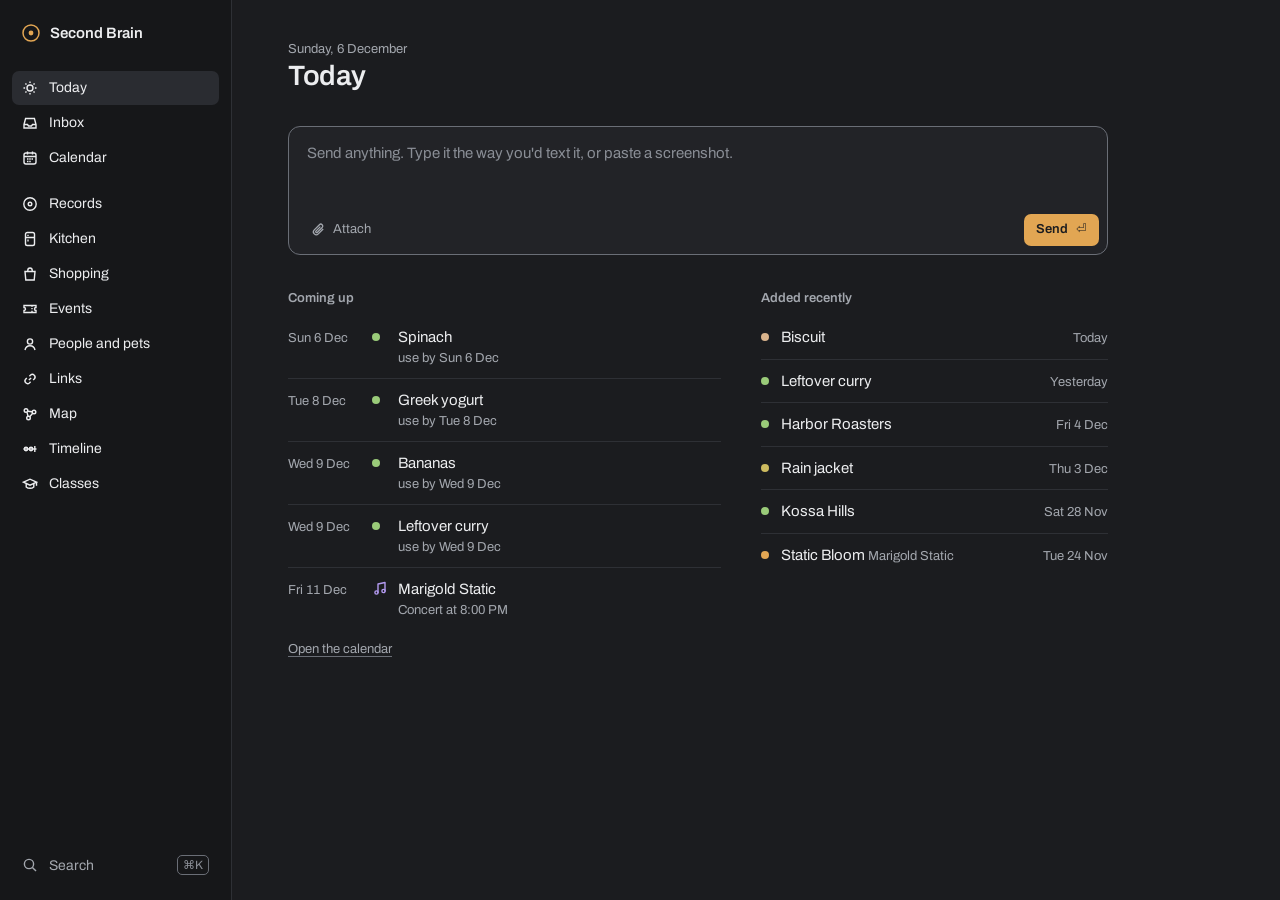
==== commit 72d802be: "Second Brain demo: dates follow the visitor's day, and visits are counted" ====
--- a/app/index.html
+++ b/app/index.html
@@ -1,11 +1,10 @@
 <!doctype html>
 <html lang="en">
   <head>
-    <script>(function(){var D=Date,p="2026-11-25".split('-'),n=new D(),off=new D(+p[0],+p[1]-1,+p[2]).getTime()-new D(n.getFullYear(),n.getMonth(),n.getDate()).getTime();class F extends D{constructor(...a){if(a.length)super(...a);else super(D.now()+off)}static now(){return D.now()+off}}window.Date=F})();</script>
     <meta charset="UTF-8" />
     <meta name="viewport" content="width=device-width, initial-scale=1.0" />
     <title>Second Brain</title>
-    <script type="module" crossorigin src="./assets/index-CHL68HMR.js"></script>
+    <script type="module" crossorigin src="./assets/index-mhSD2QjE.js"></script>
     <link rel="modulepreload" crossorigin href="./assets/tabTitle-BcQzjl2r.js">
     <link rel="stylesheet" crossorigin href="./assets/index-KR2u6XkV.css">
   </head>
